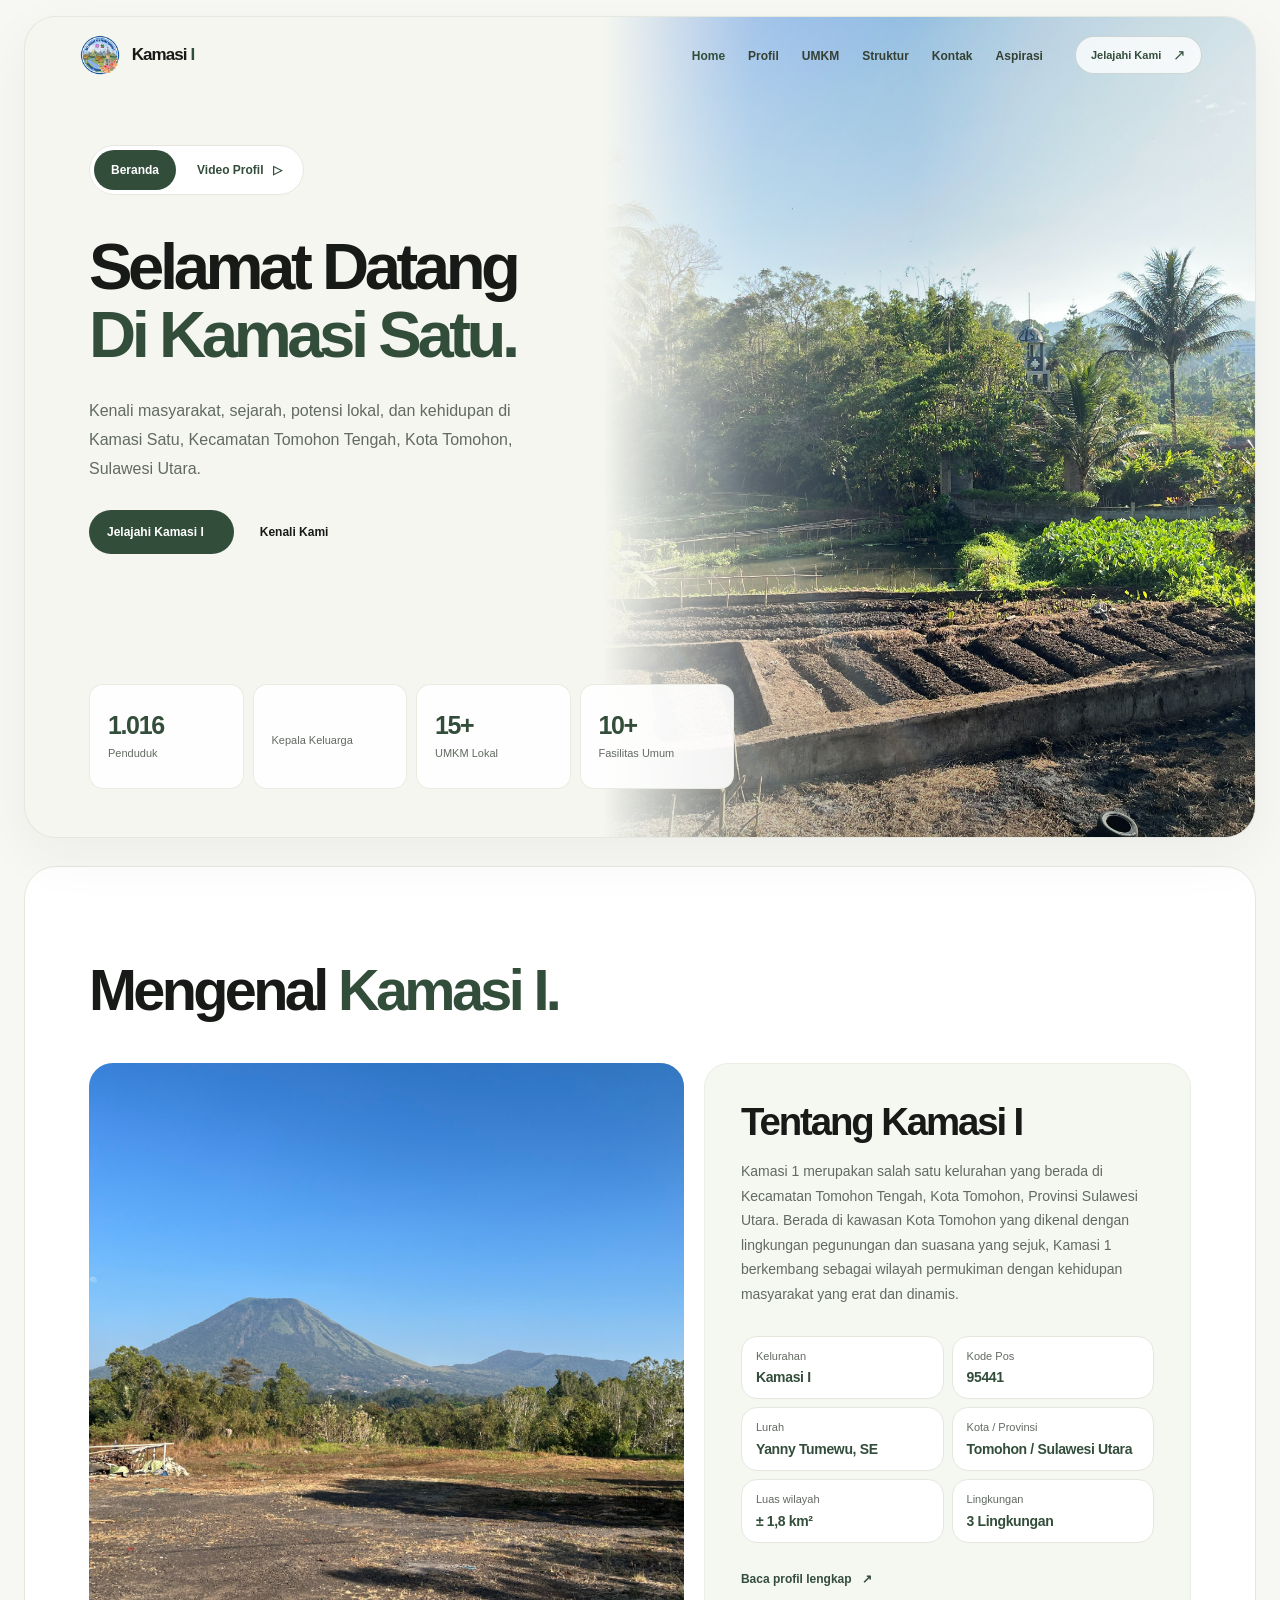
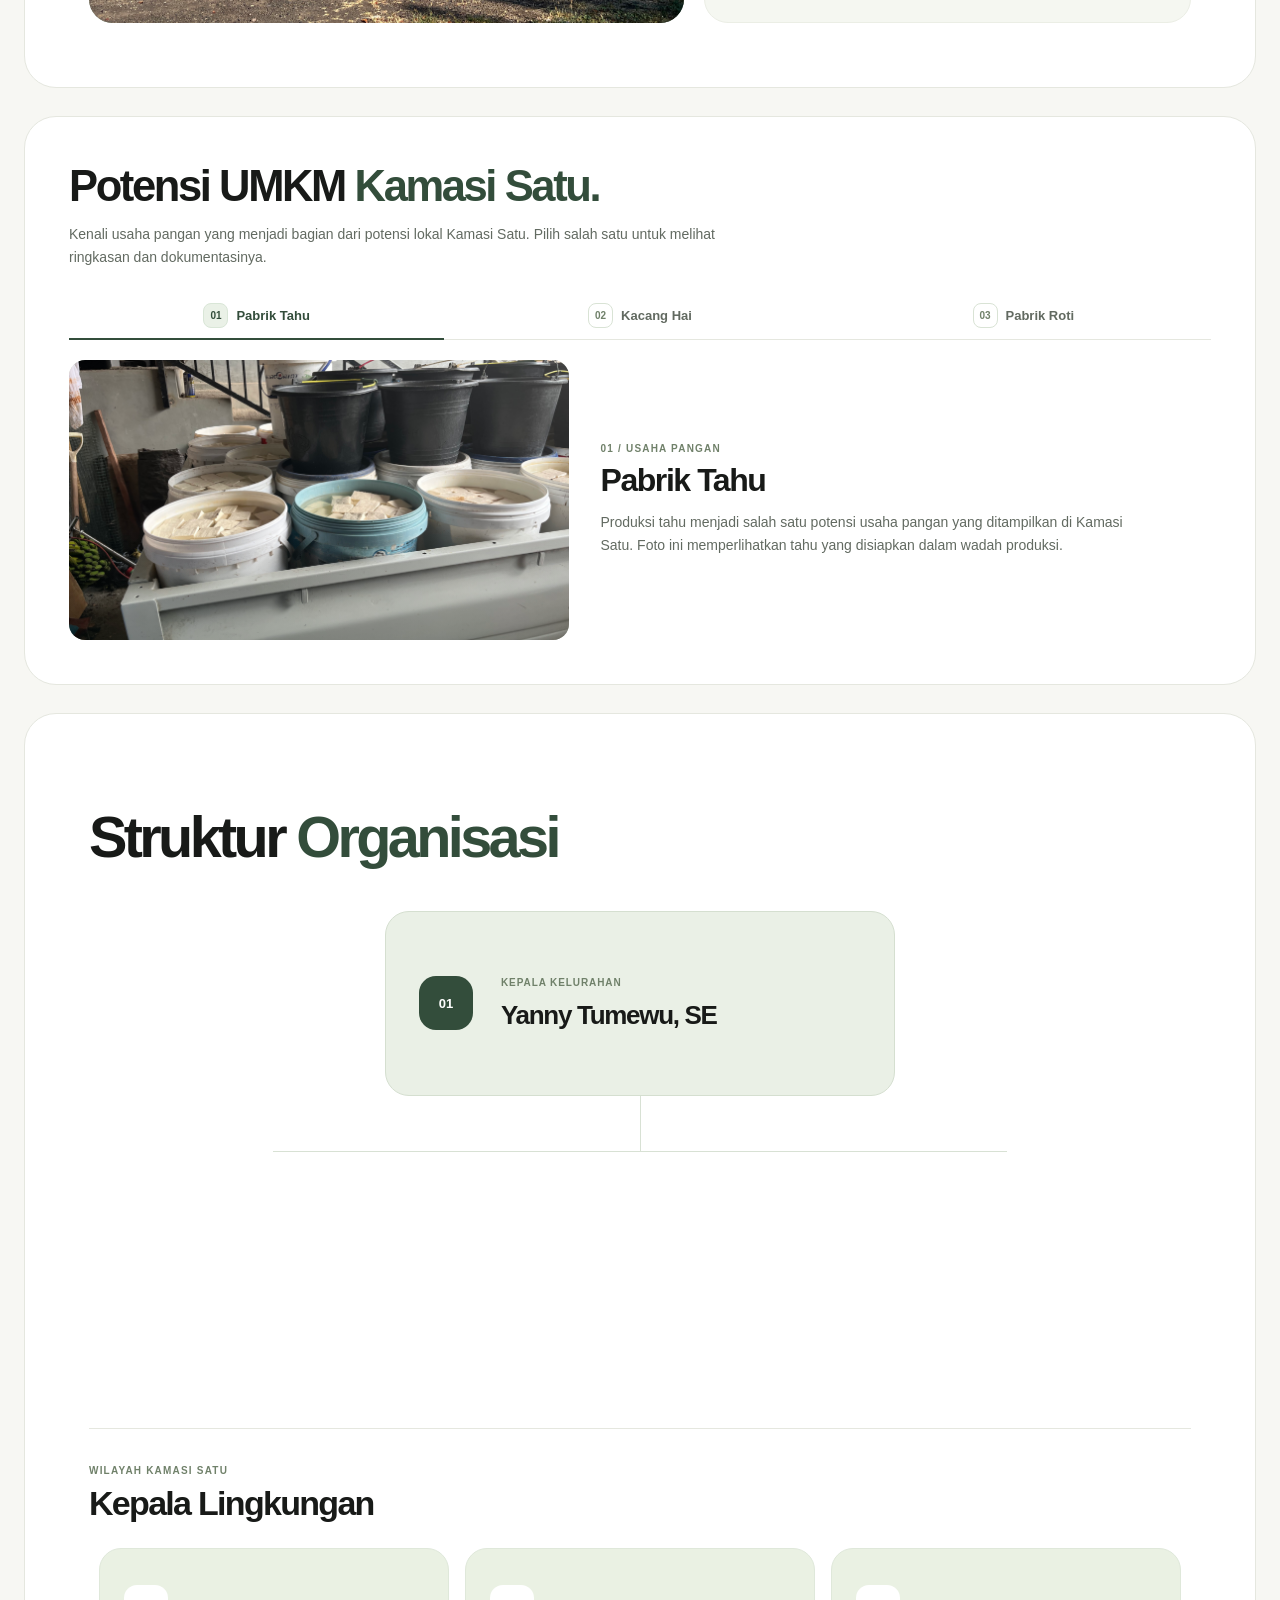
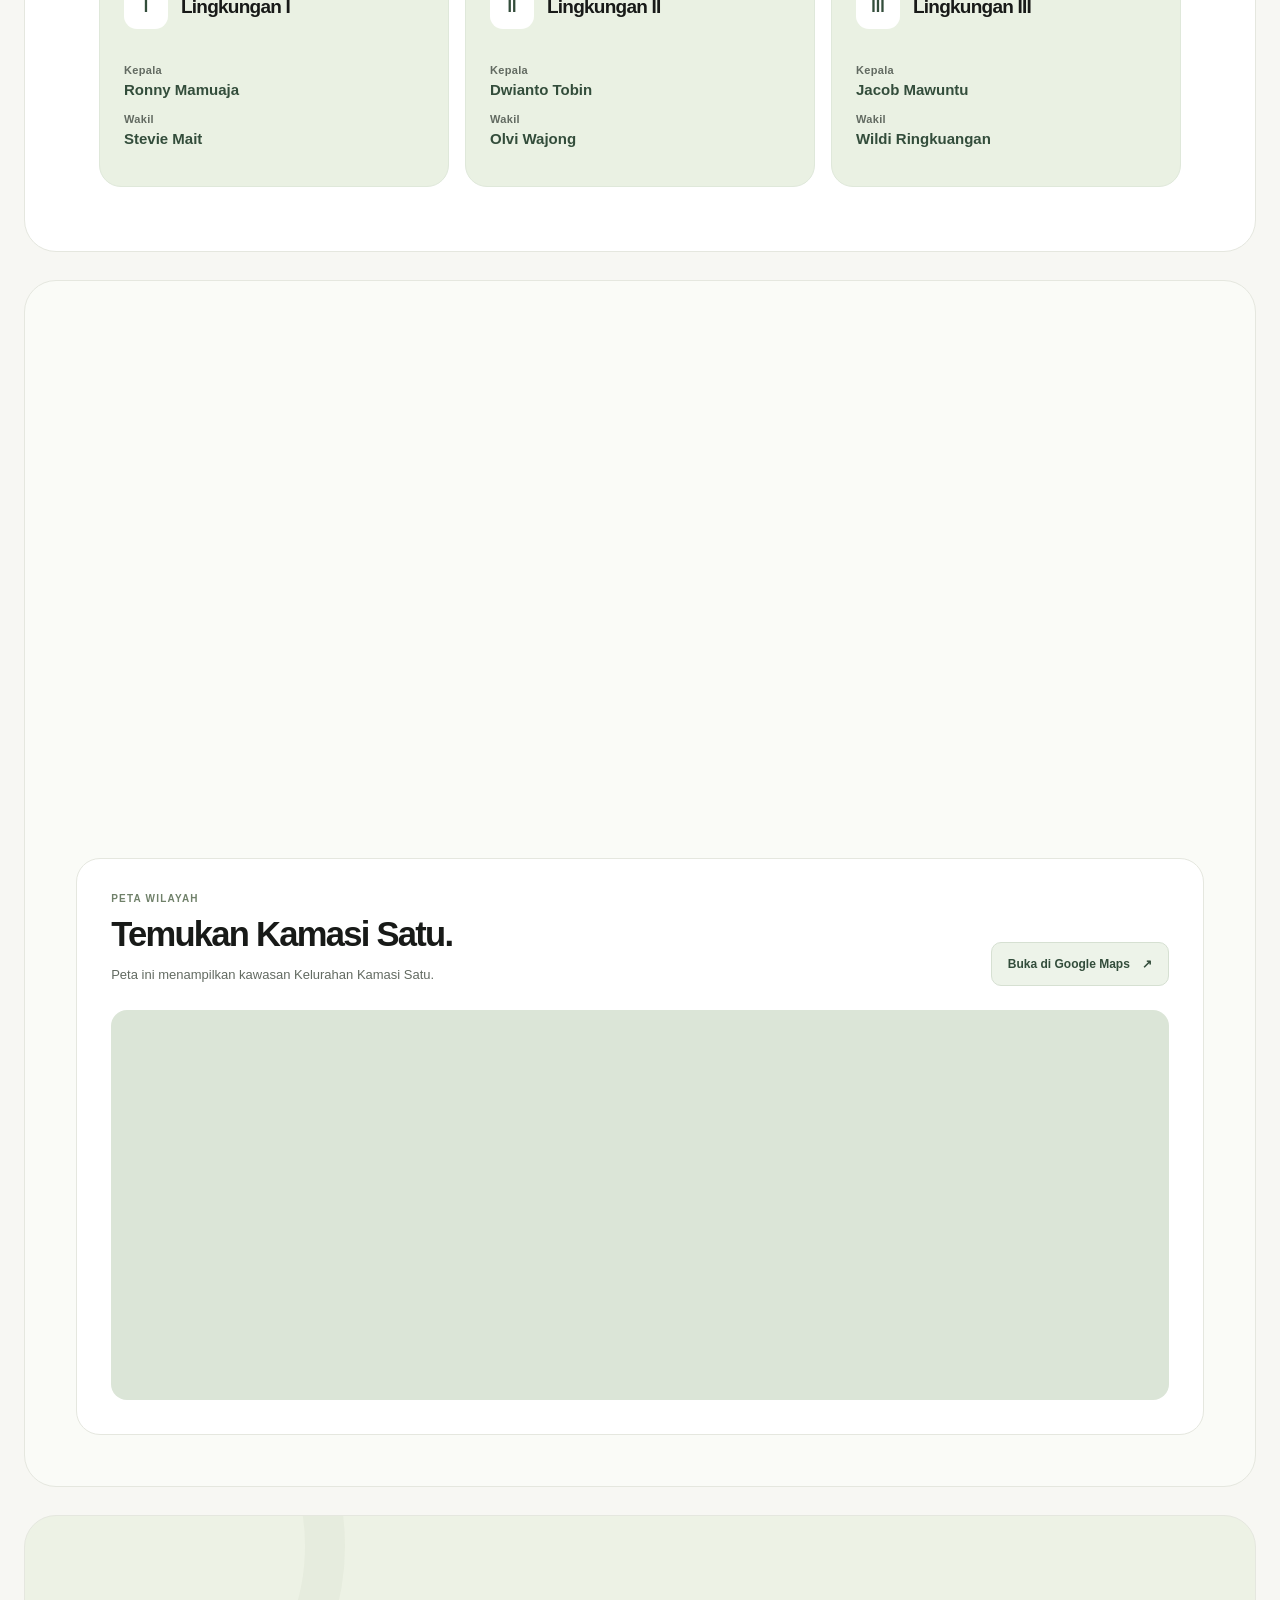
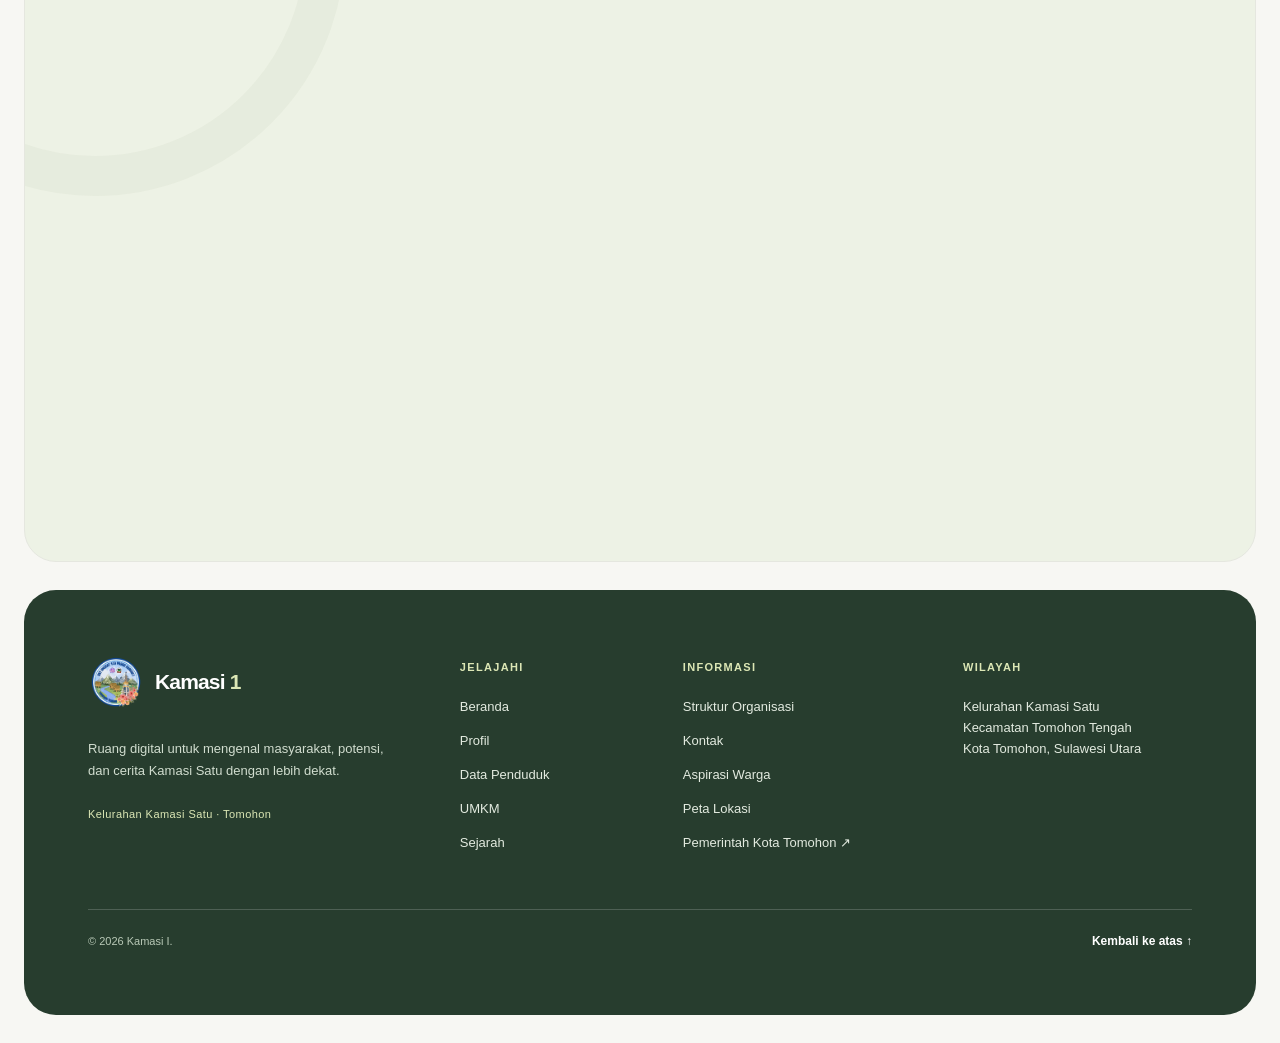
==== index.html @ d6968b81 "update layout potensi kamasi satu" ====
<!doctype html>
<html lang="id">
  <head>
    <meta charset="UTF-8" />
    <meta name="viewport" content="width=device-width, initial-scale=1" />
    <meta
      name="description"
      content="Mengenal Kamasi 1 lebih dekat: masyarakat, sejarah, potensi lokal, dan kehidupan di Kota Tomohon, Sulawesi Utara."
    />
    <meta name="theme-color" content="#f7f7f3" />
    <title>Kelurahan Kamasi I</title>
    <link rel="icon" href="assets/icons/logokamasi.png" type="image/png" />
    <link rel="preload" href="assets/images/hero/kamasi-hero%20.jpg" as="image" />
    <link rel="stylesheet" href="css/reset.css" />
    <link rel="stylesheet" href="css/variables.css" />
    <link rel="stylesheet" href="css/style.css" />
    <link rel="stylesheet" href="css/components.css" />
    <link rel="stylesheet" href="css/responsive.css" />
    <script defer src="js/navbar.js"></script>
    <script defer src="js/animation.js"></script>
    <script defer src="js/umkm.js"></script>
    <script defer src="js/hero.js"></script>
    <script defer src="js/main.js"></script>
  </head>
  <body>
    <a class="skip-link" href="#main-content">Lewati ke konten utama</a>

    <header class="site-header" id="site-header">
      <nav class="navbar container" aria-label="Navigasi utama">
        <a class="navbar__brand" href="#home" aria-label="Kamasi 1, kembali ke beranda">
          <img class="navbar__logo" src="assets/icons/logokamasi.png" alt="" width="44" height="44" />
          <span class="navbar__brand-name">Kamasi <span>I</span></span>
        </a>

        <div class="navbar__desktop">
          <ul class="navbar__menu">
            <li><a class="navbar__link" href="#home" aria-current="page">Home</a></li>
            <li><a class="navbar__link" href="profile.html">Profil</a></li>
            <li><a class="navbar__link" href="#umkm">UMKM</a></li>
            <li><a class="navbar__link" href="#structure" aria-label="Struktur Organisasi">Struktur</a></li>
            <li><a class="navbar__link" href="#contact">Kontak</a></li>
            <li><a class="navbar__link" href="#aspiration">Aspirasi</a></li>
          </ul>
          <a class="navbar__cta" href="profile.html">Jelajahi Kami <span aria-hidden="true">↗</span></a>
        </div>

        <button
          class="navbar__toggle"
          type="button"
          aria-label="Buka menu navigasi"
          aria-controls="mobile-menu"
          aria-expanded="false"
        >
          <span></span><span></span><span></span>
        </button>

        <div class="navbar__mobile" id="mobile-menu" inert>
          <ul class="navbar__mobile-list">
            <li><a href="#home" aria-current="page">Home</a></li>
            <li><a href="profile.html">Profil</a></li>
            <li><a href="#umkm">UMKM</a></li>
            <li><a href="#structure" aria-label="Struktur Organisasi">Struktur</a></li>
            <li><a href="#contact">Kontak</a></li>
            <li><a href="#aspiration">Aspirasi</a></li>
          </ul>
        </div>
      </nav>
    </header>

    <main id="main-content">
      <section class="hero container" id="home" aria-labelledby="hero-title">
        <div class="hero__tabs" role="tablist" aria-label="Pilih tampilan beranda" hidden>
          <button class="hero__tab" id="hero-tab-home" type="button" role="tab" aria-controls="hero-panel-home" aria-selected="true">Beranda</button>
          <button class="hero__tab" id="hero-tab-video" type="button" role="tab" aria-controls="hero-panel-video" aria-selected="false" tabindex="-1">Video Profil <span aria-hidden="true">▷</span></button>
        </div>
        <div class="hero__viewport">
          <div class="hero__track">
            <div class="hero__slide hero__slide--home" id="hero-panel-home">
              <div class="hero__content">
                <div class="hero__intro">
                  <h1 class="hero__title animate-in" id="hero-title">
                    Selamat Datang<br /><span>Di Kamasi Satu.</span>
                  </h1>
                  <p class="hero__description animate-in">
                    Kenali masyarakat, sejarah, potensi lokal, dan kehidupan di Kamasi Satu, Kecamatan Tomohon Tengah,  Kota Tomohon, Sulawesi Utara.
                  </p>
                  <div class="hero__actions animate-in">
                    <a class="button button--primary" href="#profile">Jelajahi Kamasi I <span aria-hidden="true"></span></a>
                    <a class="button button--text" href="profile.html">Kenali Kami <span aria-hidden="true"></span></a>
                  </div>
                </div>
              </div>

              <div class="hero__visual animate-in">
                <img
                  class="hero__image"
                  src="assets/images/hero/kamasi-hero%20.jpg"
                  alt="Lahan pertanian, pepohonan, dan perbukitan di bawah langit cerah"
                  width="4032"
                  height="3024"
                  fetchpriority="high"
                />
                <div class="hero__visual-wash" aria-hidden="true"></div>
              </div>


              <div class="stats animate-in" aria-label="Statistik contoh Kamasi 1, belum terverifikasi">
                <div class="stats__card"><strong class="stats__number">1.016</strong><span class="stats__label">Penduduk</span></div>
                <div class="stats__card"><strong class="stats__number"></strong><span class="stats__label">Kepala Keluarga</span></div>
                <div class="stats__card"><strong class="stats__number">15+</strong><span class="stats__label">UMKM Lokal</span></div>
                <div class="stats__card"><strong class="stats__number">10+</strong><span class="stats__label">Fasilitas Umum</span></div>
              </div>
            </div>
            <div class="hero__slide hero__slide--video" id="hero-panel-video" hidden>
              <div class="hero__video-intro">
                <h2 class="hero__video-title" id="hero-video-title">Lihat profile <span>Kamasi Satu

                </span></h2>
                <p class="hero__video-description" id="hero-video-status">Video profil sedang dipersiapkan. Untuk sementara, nikmati potret Kamasi Satu.</p>
              </div>
              <div class="hero__video-frame">
                <video class="hero__video" controls playsinline preload="none" poster="assets/images/hero/kamasi-hero%20.jpg" aria-label="Video profil Kamasi Satu" aria-describedby="hero-video-status" hidden></video>
                <img class="hero__video-poster" src="assets/images/hero/kamasi-hero%20.jpg" alt="Potret kawasan Kamasi Satu sebagai pengganti sementara video profil" width="4032" height="3024" />
              </div>
            </div>
          </div>
        </div>
      </section>

      <section class="profile container" id="profile" aria-labelledby="profile-title">
        <div class="profile__header">
          <div>
            <h2 class="profile__title" id="profile-title">Mengenal<span> Kamasi I.</span></h2>
          </div>
        </div>

        <div class="profile__grid">
          <figure class="profile__image-wrap">
            <img
              class="profile__image"
              src="assets/images/profile/kamasi1.jpg"
              alt="Pemandangan pegunungan dan kawasan hijau di sekitar Tomohon"
              width="4032"
              height="3024"
              loading="lazy"
              decoding="async"
            />
          </figure>

          <div class="profile__summary">
            <div>
              <h3 class="profile__summary-title">Tentang Kamasi I</h3>
              <p class="profile__summary-text">
              Kamasi 1 merupakan salah satu kelurahan yang berada di Kecamatan Tomohon Tengah, Kota Tomohon, Provinsi Sulawesi Utara. 
              Berada di kawasan Kota Tomohon yang dikenal dengan lingkungan pegunungan dan suasana yang sejuk, Kamasi 1 berkembang sebagai wilayah permukiman dengan kehidupan masyarakat yang erat dan dinamis.
              </p>
            </div>


            <dl class="profile__facts">
              <div class="profile__fact"><dt>Kelurahan</dt><dd>Kamasi I</dd></div>
              <div class="profile__fact"><dt>Kode Pos</dt><dd>95441</dd></div>
              <div class="profile__fact"><dt>Lurah</dt><dd>Yanny Tumewu, SE</dd></div>
              <div class="profile__fact"><dt>Kota / Provinsi</dt><dd>Tomohon / Sulawesi Utara</dd></div>
              <div class="profile__fact"><dt>Luas wilayah</dt><dd>± 1,8 km²</dd></div>
              <div class="profile__fact"><dt>Lingkungan</dt><dd>3 Lingkungan</dd></div>
            </dl>
            <a class="profile__more" href="profile.html">Baca profil lengkap <span aria-hidden="true">↗</span></a>
          </div>
        </div>

      </section>
      <section class="umkm container" id="umkm" aria-labelledby="umkm-title">

        <div class="umkm__header">
          <h2 class="umkm__title" id="umkm-title">Potensi UMKM <span>Kamasi Satu.</span></h2>
          <p class="umkm__intro">Kenali usaha pangan yang menjadi bagian dari potensi lokal Kamasi Satu. Pilih salah satu untuk melihat ringkasan dan dokumentasinya.</p>
        </div>

        <div class="umkm__tabs" role="tablist" aria-label="Pilih usaha lokal">
          <button class="umkm__tab" id="umkm-tab-tahu" type="button" role="tab" aria-selected="true" aria-controls="umkm-panel-tahu" tabindex="0"><span aria-hidden="true">01</span>Pabrik Tahu</button>
          <button class="umkm__tab" id="umkm-tab-kacang" type="button" role="tab" aria-selected="false" aria-controls="umkm-panel-kacang" tabindex="-1"><span aria-hidden="true">02</span>Kacang Hai</button>
          <button class="umkm__tab" id="umkm-tab-roti" type="button" role="tab" aria-selected="false" aria-controls="umkm-panel-roti" tabindex="-1"><span aria-hidden="true">03</span>Pabrik Roti</button>
        </div>

        <div class="umkm__panel" id="umkm-panel-tahu" role="tabpanel" aria-labelledby="umkm-tab-tahu" tabindex="0">
          <figure class="umkm__visual">
            <img class="umkm__image" src="assets/images/umkm/pabrik-tahu.jpg" alt="Potongan tahu dalam beberapa wadah pada area produksi" width="4032" height="3024" loading="lazy" decoding="async" />
          </figure>
          <div class="umkm__detail">
            <p class="umkm__detail-kicker">01 / USAHA PANGAN</p>
            <h3>Pabrik Tahu</h3>
            <p class="umkm__detail-lead">Produksi tahu menjadi salah satu potensi usaha pangan yang ditampilkan di Kamasi Satu. Foto ini memperlihatkan tahu yang disiapkan dalam wadah produksi.</p>
          </div>
        </div>

        <div class="umkm__panel" id="umkm-panel-kacang" role="tabpanel" aria-labelledby="umkm-tab-kacang" tabindex="0" hidden>
          <figure class="umkm__visual">
            <img class="umkm__image" src="assets/images/umkm/kacang-hai.jpg" alt="Camilan Kacang Hai berbentuk bulat dalam beberapa kemasan bening" width="1200" height="1600" loading="lazy" decoding="async" />
          </figure>
          <div class="umkm__detail">
            <p class="umkm__detail-kicker">02 / USAHA PANGAN</p>
            <h3>Kacang Hai</h3>
            <p class="umkm__detail-lead">Kacang Hai memperkaya pilihan camilan lokal Kamasi Satu. Dalam foto, produk berbentuk bulat ini telah dikemas dalam beberapa kantong bening.</p>
          </div>
        </div>

        <div class="umkm__panel" id="umkm-panel-roti" role="tabpanel" aria-labelledby="umkm-tab-roti" tabindex="0" hidden>
          <figure class="umkm__visual">
            <img class="umkm__image" src="assets/images/umkm/pabrikroti.jpeg" alt="Seseorang menyiapkan roti di meja produksi dengan rak dan loyang di sekitarnya" width="2160" height="1215" loading="lazy" decoding="async" />
          </figure>
          <div class="umkm__detail">
            <p class="umkm__detail-kicker">03 / USAHA PANGAN</p>
            <h3>Pabrik Roti</h3>
            <p class="umkm__detail-lead">Usaha roti menjadi bagian dari potensi pangan Kamasi Satu. Foto memperlihatkan persiapan roti di ruang produksi, dengan loyang dan rak di sekitarnya.</p>          </div>
        </div>
      </section>

      <section class="structure container" id="structure" aria-labelledby="structure-title">

        <div class="structure__header">
          <div>
            <h2 class="structure__title" id="structure-title">Struktur<span> Organisasi</span></h2>
          </div>
          <div class="structure__header-side">
          </div>
        </div>

        <div class="structure__chart" aria-label="Contoh susunan organisasi">
          <article class="structure-card structure-card--lead">
            <span class="structure-card__index" aria-hidden="true">01</span>
            <div class="structure-card__body">
              <p class="structure-card__eyebrow">Kepala Kelurahan</p>
              <h3>Yanny Tumewu, SE</h3>
            </div>
          </article>

          <div class="structure__branches" aria-hidden="true"></div>

          <div class="structure__team">
            <article class="structure-card">
              <span class="structure-card__index" aria-hidden="true">02</span>
              <p class="structure-card__eyebrow">Sekretariat</p>
              <h3>Vidi Alfian Assa, SIP</h3>
            </article>
            <article class="structure-card">
              <span class="structure-card__index" aria-hidden="true">03</span>
              <p class="structure-card__eyebrow">STAFF</p>
              <h3>Siska Prisilia Pontoh</h3>
            </article>
            <article class="structure-card">
              <span class="structure-card__index" aria-hidden="true">04</span>
              <p class="structure-card__eyebrow">Staff</p>
              <h3>Renaldo Mangundap</h3>
            </article>
          </div>
        </div>

        <div class="structure__neighborhoods" id="neighborhoods" aria-labelledby="neighborhoods-title">
          <div class="structure__neighborhoods-header">
            <div>
              <p class="structure__neighborhoods-kicker">WILAYAH KAMASI SATU</p>
              <h3 id="neighborhoods-title">Kepala Lingkungan</h3>
            </div>
          </div>

          <div class="structure__neighborhoods-grid">
            <article class="neighborhood-card">
              <div class="neighborhood-card__heading">
                <span class="neighborhood-card__number" aria-hidden="true">I</span>
                <h4>Lingkungan I</h4>
              </div>
              <dl class="neighborhood-card__people">
                <div><dt>Kepala</dt><dd>Ronny Mamuaja</dd></div>
                <div><dt>Wakil <span></span></dt><dd>Stevie Mait</dd></div>
              </dl>
            </article>
            <article class="neighborhood-card">
              <div class="neighborhood-card__heading">
                <span class="neighborhood-card__number" aria-hidden="true">II</span>
                <h4>Lingkungan II</h4>
              </div>
              <dl class="neighborhood-card__people">
                <div><dt>Kepala</dt><dd>Dwianto Tobin</dd></div>
                <div><dt>Wakil <span></span></dt><dd>Olvi Wajong</dd></div>
              </dl>
            </article>
            <article class="neighborhood-card">
              <div class="neighborhood-card__heading">
                <span class="neighborhood-card__number" aria-hidden="true">III</span>
                <h4>Lingkungan III</h4>
              </div>
              <dl class="neighborhood-card__people">
                <div><dt>Kepala</dt><dd>Jacob Mawuntu</dd></div>
                <div><dt>Wakil <span></span></dt><dd>Wildi Ringkuangan</dd></div>
              </dl>
            </article>
          </div>
        </div>
      </section>

      <section class="contact container" id="contact" aria-labelledby="contact-title">
        <div class="contact__header">
          <div>
            <h2 class="contact__title" id="contact-title">Ada yang ingin<br /><span>ditanyakan?</span></h2>
          </div>
        </div>


          <div class="contact__details">
            <div class="contact-card">
              <div>
                <h3>Alamat Kantor</h3>
                <p>Jl. Nawanua, Kelurahan Kamasi Satu, Kecamatan Tomohon Tengah, Kota Tomohon</p>
              </div>
            </div>
            <div class="contact-card">
              <div>
                <h3>Telepon &amp; Email</h3>
                <p>Nomor telepon dan alamat email belum diisi</p>
              </div>
            </div>
            <div class="contact-card">
              <div>
                <h3>Jam Pelayanan</h3>
                <p>Senin - Kamis: 07.30 - 16.30 WITA</p>
                <p>Jumat: 07.30 - 13.30 WITA</p>
              </div>
            </div>
          </div>
        <div class="contact__map" id="contact-map">
          <div class="contact__map-heading">
            <div>
              <p class="contact__map-kicker">Peta wilayah</p>
              <h3>Temukan Kamasi Satu.</h3>
              <p>Peta ini menampilkan kawasan Kelurahan Kamasi Satu.</p>
            </div>
            <a
              class="contact__map-link"
              href="https://www.google.com/maps/search/?api=1&amp;query=Kamasi%20Satu%2C%20Tomohon%20Tengah%2C%20Kota%20Tomohon%2C%20Sulawesi%20Utara"
              target="_blank"
              rel="noopener noreferrer"
            >Buka di Google Maps <span aria-hidden="true">↗</span></a>
          </div>
          <div class="contact__map-frame">
            <iframe
              title="Peta Google Maps Kelurahan Kamasi Satu, Tomohon Tengah"
              src="https://maps.google.com/maps?q=Kamasi%20Satu%2C%20Tomohon%20Tengah%2C%20Kota%20Tomohon%2C%20Sulawesi%20Utara&amp;z=15&amp;output=embed"
              loading="lazy"
              referrerpolicy="strict-origin-when-cross-origin"
              allowfullscreen
            ></iframe>
          </div>
        </div>
      </section>

      <section class="aspiration container" id="aspiration" aria-labelledby="aspiration-title">
        <div class="aspiration__intro">
          <p class="section-eyebrow"><span class="section-eyebrow__dot" aria-hidden="true"></span>ASPIRASI WARGA</p>
          <h2 class="aspiration__title" id="aspiration-title">Sampaikan aspirasi<br /><span>lewat WhatsApp.</span></h2>
          <p class="aspiration__description">Bagikan saran, masukan, atau kondisi fasilitas dan lingkungan di Kamasi Satu langsung melalui WhatsApp.</p>
          <ol class="aspiration__steps">
            <li class="aspiration__step">
              <span class="aspiration__step-number" aria-hidden="true">01</span>
              <div><h3>Buka WhatsApp</h3><p>Tekan tombol WhatsApp untuk membuka chat dengan format pesan yang sudah disiapkan.</p></div>
            </li>
            <li class="aspiration__step">
              <span class="aspiration__step-number" aria-hidden="true">02</span>
              <div><h3>Lengkapi lalu kirim</h3><p>Isi nama, lingkungan, lokasi, dan aspirasi Anda. Tambahkan foto jika diperlukan.</p></div>
            </li>
          </ol>
        </div>

        <article class="aspiration__report" aria-labelledby="aspiration-report-title">
          <h3 id="aspiration-report-title">Format pesan</h3>
          <p class="aspiration__report-description">Lengkapi format berikut di WhatsApp agar aspirasi mudah dipahami.</p>
          <pre class="aspiration__message" aria-label="Contoh format pesan aspirasi">Halo, saya ingin menyampaikan aspirasi untuk Kelurahan Kamasi Satu.

Nama:
Lingkungan (I/II/III):
Kategori (saran/jalan/sampah/drainase/lampu jalan/lainnya):
Lokasi:
Aspirasi atau kondisi yang dilaporkan:</pre>
          <ul class="aspiration__tips">
            <li>Tulis lokasi dengan jelas, misalnya patokan terdekat.</li>
            <li>Lampirkan foto kondisi di lapangan bila ada.</li>
          </ul>
          <a class="button button--primary aspiration__button" href="https://wa.me/6285396323894?text=Halo%2C%20saya%20ingin%20menyampaikan%20aspirasi%20untuk%20Kelurahan%20Kamasi%20Satu.%0A%0ANama%3A%0ALingkungan%20(I%2FII%2FIII)%3A%0AKategori%20(saran%2Fjalan%2Fsampah%2Fdrainase%2Flampu%20jalan%2Flainnya)%3A%0ALokasi%3A%0AAspirasi%20atau%20kondisi%20yang%20dilaporkan%3A" target="_blank" rel="noopener noreferrer" aria-label="Sampaikan aspirasi lewat WhatsApp ke +62 853-9632-3894, buka tab baru">Sampaikan lewat WhatsApp <span aria-hidden="true">↗</span></a>
          <p class="aspiration__destination"><span>Nomor WhatsApp</span><strong>+62 853-9632-3894</strong></p>
          <p class="aspiration__hint">Pesan belum terkirim otomatis. Periksa isinya, lalu tekan Kirim di WhatsApp.</p>
        </article>
      </section>
    </main>
    <footer class="site-footer container">
      <div class="site-footer__main">
        <div class="site-footer__about">
          <a class="site-footer__brand" href="#home" aria-label="Kamasi 1, kembali ke beranda">
            <img src="assets/icons/logokamasi.png" alt="" width="56" height="56" />
            <span>Kamasi <strong>1</strong></span>
          </a>
          <p>Ruang digital untuk mengenal masyarakat, potensi, dan cerita Kamasi Satu dengan lebih dekat.</p>
          <span class="site-footer__identity">Kelurahan Kamasi Satu · Tomohon</span>
        </div>

        <nav class="site-footer__column" aria-label="Jelajahi situs">
          <h2>Jelajahi</h2>
          <ul>
            <li><a href="#home">Beranda</a></li>
            <li><a href="profile.html">Profil</a></li>
            <li><a href="profile.html#population">Data Penduduk</a></li>
            <li><a href="#umkm">UMKM</a></li>
            <li><a href="profile.html#history">Sejarah</a></li>
          </ul>
        </nav>

        <nav class="site-footer__column" aria-label="Informasi warga">
          <h2>Informasi</h2>
          <ul>
            <li><a href="#structure">Struktur Organisasi</a></li>
            <li><a href="#contact">Kontak</a></li>
            <li><a href="#aspiration">Aspirasi Warga</a></li>
            <li><a href="#contact-map">Peta Lokasi</a></li>
            <li><a href="https://tomohon.go.id/" target="_blank" rel="noopener noreferrer">Pemerintah Kota Tomohon <span aria-hidden="true">↗</span></a></li>
          </ul>
        </nav>

        <div class="site-footer__column site-footer__location">
          <h2>Wilayah</h2>
          <address>Kelurahan Kamasi Satu<br />Kecamatan Tomohon Tengah<br />Kota Tomohon, Sulawesi Utara</address>
        </div>
      </div>
      <div class="site-footer__bottom">
        <p>© <span id="footer-year">2026</span> Kamasi I.</p>
        <a href="#home">Kembali ke atas <span aria-hidden="true">↑</span></a>
      </div>
    </footer>
  </body>
</html>
---- css/variables.css ----
:root {
  color-scheme: light;
  --background: #f7f7f3;
  --surface: #ffffff;
  --primary: #334d3b;
  --primary-dark: #273d2e;
  --primary-light: #70816a;
  --accent: #dce7b5;
  --text-primary: #181a18;
  --text-secondary: #626a61;
  --border: #e5e7df;
  --radius-small: 10px;
  --radius-medium: 16px;
  --radius-large: 24px;
  --radius-xl: 32px;
  --container-width: 1280px;
  --shadow-soft: 0 12px 34px rgb(35 52 38 / 8%);
  --font-sans: "Inter", "Helvetica Neue", Arial, sans-serif;
}
---- css/style.css ----
body {
  min-width: 320px;
  overflow-x: clip;
  background: var(--background);
  color: var(--text-primary);
  font-family: var(--font-sans);
  -webkit-font-smoothing: antialiased;
}

.container {
  width: min(calc(100% - 48px), var(--container-width));
  margin-inline: auto;
}

.skip-link {
  position: fixed;
  z-index: 100;
  top: 12px;
  left: 12px;
  transform: translateY(-150%);
  border-radius: var(--radius-small);
  background: var(--primary);
  color: var(--surface);
  padding: 12px 16px;
}

.skip-link:focus {
  transform: translateY(0);
}

main {
  padding-top: 16px;
}

.hero {
  position: relative;
  overflow: hidden;
  border: 1px solid rgb(225 229 219 / 80%);
  border-radius: var(--radius-xl);
  background: #f5f6f0;
  box-shadow: 0 18px 55px rgb(40 51 38 / 5%);
  scroll-margin-top: 16px;
}

.hero__viewport { height: var(--hero-panel-height, auto); overflow: hidden; transition: height 500ms cubic-bezier(0.22, 0.68, 0.25, 1); }
.hero__track { display: grid; grid-template-columns: 100% 100%; align-items: start; transition: transform 500ms cubic-bezier(0.22, 0.68, 0.25, 1); }
.hero--video .hero__track { transform: translateX(-100%); }
.hero__slide { position: relative; min-width: 0; }
.hero__slide[hidden] { display: none; }
.hero__slide[inert] { visibility: hidden; transition: visibility 0s 500ms; }
.hero__slide--home { display: grid; grid-template-columns: 47% 53%; min-height: min(820px, max(760px, calc(100svh - 32px))); }
.hero__slide--video { display: flex; flex-direction: column; gap: 26px; padding: 128px clamp(40px, 5vw, 72px) 40px; }
.hero__video-intro { display: grid; width: 100%; max-width: 960px; grid-template-columns: minmax(240px, 0.8fr) minmax(0, 1.2fr); column-gap: 32px; align-self: center; }
.hero__video-intro > * { grid-column: 2; min-width: 0; }
.hero__video-frame { position: relative; display: grid; width: 100%; max-width: 960px; flex: none; align-self: center; aspect-ratio: 16 / 9; overflow: hidden; border-radius: var(--radius-large); background: #d7dfd0; }
.hero__video-poster,
.hero__video { position: absolute; width: 100%; height: 100%; object-fit: cover; }
.hero__video { object-fit: contain; background: #181a18; }
.hero__video-frame [hidden] { display: none; }

.hero__content {
  position: relative;
  z-index: 2;
  display: flex;
  min-width: 0;
  flex-direction: column;
  justify-content: space-between;
  padding: 184px 16px 210px clamp(40px, 5vw, 72px);
}

.hero__intro {
  position: relative;
  z-index: 2;
}

.hero__eyebrow {
  display: flex;
  align-items: center;
  gap: 11px;
  color: var(--primary);
  font-size: 11px;
  font-weight: 700;
  letter-spacing: 0.19em;
  line-height: 1.5;
  text-transform: uppercase;
}

.hero__eyebrow-dot,
.hero__visual-label-dot {
  width: 7px;
  height: 7px;
  flex: none;
  border-radius: 50%;
  background: #8da276;
  box-shadow: 0 0 0 4px rgb(141 162 118 / 16%);
}

.hero__title {
  width: max-content;
  max-width: calc(100vw - 48px);
  margin-top: 32px;
  font-size: clamp(52px, 5.1vw, 70px);
  font-weight: 550;
  letter-spacing: -0.068em;
  line-height: 1.035;
}

.hero__title span {
  color: var(--primary);
}

.hero__description {
  max-width: 430px;
  margin-top: 29px;
  color: var(--text-secondary);
  font-size: 16px;
  line-height: 1.8;
}

.hero__actions {
  display: flex;
  flex-wrap: wrap;
  align-items: center;
  gap: 8px;
  margin-top: 26px;
}

.hero__location {
  display: flex;
  align-items: center;
  gap: 10px;
  margin-top: 32px;
  color: var(--text-secondary);
  font-size: 11px;
  font-weight: 600;
  letter-spacing: 0.07em;
  text-transform: uppercase;
}

.hero__location-line {
  width: 22px;
  height: 1px;
  background: var(--primary-light);
}

.hero__visual {
  position: relative;
  min-width: 0;
  overflow: hidden;
  background: linear-gradient(155deg, #d7dfd0 8%, #829779 50%, #3f6247 100%);
}

.hero__visual::before,
.hero__visual::after {
  position: absolute;
  right: -10%;
  bottom: -18%;
  width: 120%;
  height: 52%;
  border-radius: 50% 50% 0 0;
  background: rgb(30 70 48 / 25%);
  content: "";
}

.hero__visual::after {
  right: 15%;
  bottom: -26%;
  background: rgb(24 58 42 / 25%);
}

.hero__image {
  position: absolute;
  z-index: 1;
  width: 100%;
  height: 100%;
  object-fit: cover;
  object-position: 58% center;
}

.hero__visual--image-missing .hero__image {
  display: none;
}

.hero__visual-wash {
  position: absolute;
  z-index: 2;
  inset: 0;
  background: linear-gradient(90deg, #f5f6f0 0%, rgb(245 246 240 / 88%) 5%, rgb(245 246 240 / 38%) 23%, transparent 48%),
    linear-gradient(0deg, rgb(20 35 24 / 28%), transparent 30%);
  pointer-events: none;
}

.hero__visual-label {
  position: absolute;
  z-index: 3;
  right: 32px;
  bottom: 42px;
  display: flex;
  align-items: center;
  gap: 10px;
  border: 1px solid rgb(255 255 255 / 30%);
  border-radius: 100px;
  background: rgb(29 47 34 / 38%);
  color: #fff;
  padding: 10px 14px;
  font-size: 11px;
  letter-spacing: 0.02em;
  backdrop-filter: blur(8px);
}

.hero__visual-label-dot {
  width: 5px;
  height: 5px;
  background: var(--accent);
  box-shadow: none;
}

.profile {
  margin-top: 28px;
  border: 1px solid var(--border);
  border-radius: var(--radius-xl);
  background: var(--surface);
  padding: clamp(36px, 5vw, 72px);
  scroll-margin-top: 100px;
}

.profile__header {
  display: grid;
  grid-template-columns: 1.15fr 0.85fr;
  align-items: end;
  gap: 48px;
  margin-bottom: 42px;
}

.profile__title {
  margin-top: 28px;
  font-size: clamp(42px, 4.5vw, 60px);
  font-weight: 550;
  letter-spacing: -0.063em;
  line-height: 1.08;
}

.profile__title span { color: var(--primary); }

.profile__lead {
  max-width: 420px;
  padding-bottom: 5px;
  color: var(--text-secondary);
  font-size: 15px;
  line-height: 1.8;
}

.profile__grid {
  display: grid;
  grid-template-columns: 1.1fr 0.9fr;
  gap: 20px;
}

.profile__image-wrap {
  position: relative;
  min-width: 0;
  min-height: 560px;
  margin: 0;
  overflow: hidden;
  border-radius: var(--radius-large);
  background: linear-gradient(145deg, #dfe8d7, #809b80 58%, #355340);
}

.profile__image {
  position: absolute;
  width: 100%;
  height: 100%;
  object-fit: cover;
  object-position: 53% center;
}

.profile__image-wrap--image-missing .profile__image { display: none; }

.profile__image-caption {
  position: absolute;
  right: 22px;
  bottom: 22px;
  border: 1px solid rgb(255 255 255 / 40%);
  border-radius: 100px;
  background: rgb(255 255 255 / 89%);
  color: var(--primary);
  padding: 10px 15px;
  font-size: 11px;
  font-weight: 650;
  backdrop-filter: blur(8px);
}

.profile__summary {
  display: flex;
  min-width: 0;
  flex-direction: column;
  justify-content: space-between;
  gap: 24px;
  border: 1px solid #ebeee5;
  border-radius: var(--radius-large);
  background: #f5f7f1;
  padding: clamp(24px, 2.8vw, 36px);
}

.profile__summary-title {
  margin-top: 0;
  font-size: clamp(30px, 3vw, 40px);
  font-weight: 550;
  letter-spacing: -0.055em;
  line-height: 1.13;
}

.profile__summary-text {
  max-width: 410px;
  margin-top: 16px;
  color: var(--text-secondary);
  font-size: 14px;
  line-height: 1.75;
}

.profile__facts {
  display: grid;
  grid-template-columns: repeat(2, minmax(0, 1fr));
  gap: 8px;
  margin: 0;
}

.profile__footnote {
  margin-top: 22px;
  color: var(--text-secondary);
  font-size: 11px;
  line-height: 1.6;
}

.population {
  margin-top: 28px;
  border: 1px solid #dfe6db;
  border-radius: var(--radius-xl);
  background: #edf2e9;
  padding: clamp(36px, 5vw, 72px);
  scroll-margin-top: 100px;
}

.population__header {
  display: grid;
  grid-template-columns: 1.15fr 0.85fr;
  align-items: end;
  gap: 48px;
  margin-bottom: 42px;
}

.population__title {
  margin-top: 28px;
  font-size: clamp(44px, 4.7vw, 62px);
  font-weight: 550;
  letter-spacing: -0.063em;
  line-height: 1.06;
}

.population__title span { color: var(--primary); }

.population__header-side {
  max-width: 420px;
  padding-bottom: 5px;
}

.population__header-side p {
  margin-top: 18px;
  color: var(--text-secondary);
  font-size: 15px;
  line-height: 1.75;
}

.population__overview {
  display: grid;
  grid-template-columns: 0.92fr 1.08fr;
  gap: 16px;
}

.population__summary-cards {
  display: grid;
  grid-template-columns: repeat(2, minmax(0, 1fr));
  gap: 14px;
}

.population__age-panel {
  margin-top: 16px;
  border: 1px solid var(--border);
  border-radius: var(--radius-large);
  background: var(--surface);
  padding: clamp(28px, 3.5vw, 42px);
}

.population__age-heading {
  display: flex;
  align-items: end;
  justify-content: space-between;
  gap: 32px;
  margin-bottom: 35px;
}

.population__age-heading h3 {
  margin-top: 8px;
  font-size: 30px;
  font-weight: 550;
  letter-spacing: -0.045em;
}

.population__age-heading > p {
  max-width: 250px;
  color: var(--text-secondary);
  font-size: 12px;
  line-height: 1.6;
}

.population__age-list {
  display: grid;
  grid-template-columns: repeat(3, minmax(0, 1fr));
  gap: 34px;
}

.population__note {
  margin-top: 30px;
  padding-top: 19px;
  border-top: 1px solid var(--border);
  color: var(--text-secondary);
  font-size: 11px;
  line-height: 1.6;
}

.umkm,
.history,
.structure,
.contact {
  margin-top: 28px;
  border: 1px solid var(--border);
  border-radius: var(--radius-xl);
  padding: clamp(36px, 5vw, 72px);
  scroll-margin-top: 100px;
}

.umkm { background: var(--surface); padding: clamp(24px, 3.6vw, 44px); }
.history { background: #f4f3ed; }
.structure { background: var(--surface); }
.contact { background: #fafbf7; padding: clamp(28px, 4vw, 52px); }

.history__header,
.structure__header {
  display: grid;
  grid-template-columns: 1.15fr 0.85fr;
  align-items: end;
  gap: 48px;
  margin-bottom: 42px;
}

.contact__header { display: block; margin-bottom: 30px; }
.contact .contact__title { margin-top: 0; font-size: clamp(38px, 4.3vw, 54px); }

.history__title,
.structure__title,
.contact__title {
  margin-top: 28px;
  font-size: clamp(42px, 4.5vw, 60px);
  font-weight: 550;
  letter-spacing: -0.063em;
  line-height: 1.08;
}

.history__title span,
.structure__title span,
.contact__title span { color: var(--primary); }

.history__header-side,
.structure__header-side,
.contact__header-side { max-width: 420px; padding-bottom: 5px; }

.history__header-side p,
.structure__header-side p,
.contact__header-side p {
  margin-top: 18px;
  color: var(--text-secondary);
  font-size: 15px;
  line-height: 1.75;
}

.umkm__eyebrow { color: var(--primary-light); font-size: 10px; font-weight: 700; letter-spacing: 0.14em; }
.umkm__title { margin-top: 0; font-size: clamp(32px, 3.4vw, 44px); font-weight: 550; letter-spacing: -0.055em; line-height: 1.15; }
.umkm__title span { color: var(--primary); }
.umkm__intro { max-width: 670px; margin-top: 12px; color: var(--text-secondary); font-size: 14px; line-height: 1.65; }

.umkm__panel {
  display: grid;
  grid-template-columns: 0.9fr 1.1fr;
  align-items: center;
  gap: clamp(22px, 2.6vw, 32px);
  margin-top: 20px;
}
.umkm__panel[hidden] { display: none; }

.umkm__visual {
  position: relative;
  min-width: 0;
  height: clamp(220px, 22vw, 280px);
  margin: 0;
  overflow: hidden;
  border-radius: var(--radius-medium);
  background: #e2e9dc;
}

.umkm__visual::after {
  position: absolute;
  inset: 60% 0 0;
  background: linear-gradient(0deg, rgb(20 35 24 / 25%), transparent);
  content: "";
  pointer-events: none;
}

.umkm__image {
  position: absolute;
  inset: 0;
  width: 100%;
  height: 100%;
  object-fit: cover;
  object-position: center;
}

.umkm__visual--image-missing .umkm__image { display: none; }
.umkm__visual--image-missing .umkm__image-caption { display: none; }
.umkm__visual--image-missing::before { position: absolute; inset: 0; display: grid; place-items: center; color: var(--primary); content: "Foto belum tersedia"; font-size: 14px; font-weight: 650; }

.umkm__image-caption {
  position: absolute;
  z-index: 1;
  bottom: 22px;
  left: 22px;
  border: 1px solid rgb(255 255 255 / 40%);
  border-radius: 100px;
  background: rgb(255 255 255 / 91%);
  color: var(--primary);
  padding: 10px 15px;
  font-size: 11px;
  font-weight: 650;
  backdrop-filter: blur(8px);
}

.umkm__detail { min-width: 0; padding-block: 8px; }
.umkm__detail-kicker { color: var(--primary-light); font-size: 10px; font-weight: 700; letter-spacing: 0.12em; }
.umkm__detail h3 { margin-top: 8px; font-size: clamp(26px, 2.6vw, 32px); font-weight: 550; letter-spacing: -0.045em; line-height: 1.15; }
.umkm__detail-lead { max-width: 530px; margin-top: 12px; color: var(--text-secondary); font-size: 14px; line-height: 1.65; }
.umkm__detail-note { max-width: 530px; margin-top: 16px; border-top: 1px solid var(--border); padding-top: 12px; color: var(--text-secondary); font-size: 12px; line-height: 1.6; }

.umkm__footnote,
.history__footnote,
.structure__footnote,
.contact__footnote {
  margin-top: 22px;
  color: var(--text-secondary);
  font-size: 11px;
  line-height: 1.6;
}

.history__grid {
  display: grid;
  grid-template-columns: 0.84fr 1.16fr;
  gap: 18px;
}

.history__timeline-wrap {
  min-width: 0;
  border: 1px solid var(--border);
  border-radius: var(--radius-large);
  background: var(--surface);
  padding: clamp(28px, 3.5vw, 44px);
}

.structure__chart { max-width: 1120px; margin-inline: auto; }

.structure__branches {
  position: relative;
  height: 56px;
  margin-inline: 16.66%;
  border-bottom: 1px solid #d8e1d4;
}

.structure__branches::before {
  position: absolute;
  top: 0;
  left: 50%;
  height: 100%;
  border-left: 1px solid #d8e1d4;
  content: "";
}

.structure__team {
  display: grid;
  grid-template-columns: repeat(3, minmax(0, 1fr));
  gap: 16px;
  margin-top: 18px;
}

.structure__neighborhoods {
  max-width: 1120px;
  margin: 48px auto 0;
  border-top: 1px solid var(--border);
  padding-top: 36px;
  scroll-margin-top: 100px;
}

.structure__neighborhoods-header {
  display: flex;
  align-items: end;
  justify-content: space-between;
  gap: 24px;
}

.structure__neighborhoods-kicker {
  color: var(--primary-light);
  font-size: 10px;
  font-weight: 700;
  letter-spacing: 0.12em;
}

.structure__neighborhoods-header h3 {
  margin-top: 8px;
  font-size: clamp(26px, 2.8vw, 34px);
  font-weight: 550;
  letter-spacing: -0.05em;
  line-height: 1.15;
}

.structure__neighborhoods-header > p {
  max-width: 390px;
  color: var(--text-secondary);
  font-size: 13px;
  line-height: 1.6;
}

.structure__neighborhoods-grid {
  display: flex;
  flex-wrap: wrap;
  justify-content: center;
  gap: 16px;
  margin-top: 25px;
}

.contact__grid {
  display: grid;
  grid-template-columns: 0.9fr 1.1fr;
  gap: 18px;
}

.contact__details { display: grid; gap: 0; }

.contact__map {
  margin-top: 28px;
  border: 1px solid var(--border);
  border-radius: var(--radius-large);
  background: var(--surface);
  padding: clamp(22px, 3vw, 34px);
  scroll-margin-top: 100px;
}

.contact__map-heading {
  display: flex;
  align-items: end;
  justify-content: space-between;
  gap: 28px;
}

.contact__map-heading > div { max-width: 520px; }
.contact__map-heading h3 { margin-top: 11px; font-size: clamp(27px, 2.7vw, 36px); font-weight: 550; letter-spacing: -0.05em; line-height: 1.15; }
.contact__map-heading p:last-child { margin-top: 10px; color: var(--text-secondary); font-size: 13px; line-height: 1.6; }

.contact__map-frame {
  height: 390px;
  margin-top: 24px;
  overflow: hidden;
  border-radius: var(--radius-medium);
  background: #dbe5d7;
}

.contact__map-frame iframe { display: block; width: 100%; height: 100%; border: 0; }

.aspiration {
  position: relative;
  isolation: isolate;
  display: grid;
  grid-template-columns: minmax(0, 0.9fr) minmax(0, 1.1fr);
  gap: clamp(28px, 4vw, 52px);
  margin-top: 28px;
  overflow: hidden;
  border: 1px solid var(--border);
  border-radius: var(--radius-xl);
  background: #edf2e5;
  padding: clamp(28px, 4vw, 52px);
  scroll-margin-top: 100px;
}

.aspiration::before { position: absolute; z-index: -1; top: -220px; left: -180px; width: 500px; height: 500px; border: 40px solid rgb(112 129 106 / 6%); border-radius: 50%; content: ""; pointer-events: none; }
.aspiration__intro { min-width: 0; padding-top: 8px; }
.aspiration__title { margin-top: 20px; font-size: clamp(40px, 4.2vw, 54px); font-weight: 550; letter-spacing: -0.065em; line-height: 1.05; }
.aspiration__title span { color: var(--primary); }
.aspiration__description { max-width: 400px; margin-top: 20px; color: var(--text-secondary); font-size: 15px; line-height: 1.7; }
.aspiration__steps { display: grid; gap: 24px; margin: 34px 0 0; padding: 0; list-style: none; }
.aspiration__tips { display: grid; gap: 7px; margin: 18px 0 22px; padding-left: 17px; color: var(--text-secondary); font-size: 12px; line-height: 1.65; list-style: disc; }
.aspiration__destination { display: flex; flex-wrap: wrap; align-items: baseline; justify-content: space-between; gap: 6px 12px; margin-top: 14px; color: var(--text-secondary); font-size: 11px; }
.aspiration__destination strong { color: var(--primary); font-size: 12px; font-weight: 650; white-space: nowrap; }
.aspiration__hint { margin-top: 10px; color: var(--text-secondary); font-size: 11px; line-height: 1.6; }

.site-footer {
  margin-top: 28px;
  margin-bottom: 28px;
  border-radius: var(--radius-xl);
  background: var(--primary-dark);
  color: var(--surface);
  padding: clamp(34px, 5vw, 64px);
}

.site-footer__main {
  display: grid;
  grid-template-columns: 1.4fr 0.75fr 1fr 1fr;
  gap: clamp(24px, 4vw, 60px);
}

.site-footer__about { max-width: 300px; }
.site-footer__brand { display: inline-flex; align-items: center; gap: 11px; font-size: 21px; font-weight: 600; letter-spacing: -0.04em; }
.site-footer__brand img { width: 56px; height: 56px; flex: none; border-radius: 50%; object-fit: contain; }
.site-footer__brand strong { color: var(--accent); font-weight: 600; }
.site-footer__about > p { margin-top: 24px; color: #d1ddcf; font-size: 13px; line-height: 1.7; }
.site-footer__identity { display: inline-block; margin-top: 25px; color: var(--accent); font-size: 11px; letter-spacing: 0.04em; }

.site-footer__column h2 { margin: 7px 0 24px; color: var(--accent); font-size: 11px; font-weight: 700; letter-spacing: 0.12em; text-transform: uppercase; }
.site-footer__column ul { display: grid; gap: 13px; }
.site-footer__column a,
.site-footer__location address { color: #e3ebe0; font-size: 13px; line-height: 1.6; }
.site-footer__column a:hover { color: var(--surface); text-decoration: underline; text-underline-offset: 4px; }
.site-footer__location address { font-style: normal; }
.site-footer__location p { margin-top: 20px; color: #b9c9b7; font-size: 12px; line-height: 1.65; }

.site-footer__bottom {
  display: flex;
  align-items: center;
  justify-content: space-between;
  gap: 20px;
  margin-top: 56px;
  border-top: 1px solid rgb(255 255 255 / 18%);
  padding-top: 22px;
  color: #b9c9b7;
  font-size: 11px;
  line-height: 1.6;
}

.site-footer__bottom a { flex: none; color: var(--surface); font-size: 12px; font-weight: 600; }
.site-footer__bottom a:hover { text-decoration: underline; text-underline-offset: 4px; }

.placeholder-section {
  min-height: 180px;
  scroll-margin-top: 92px;
}

.animate-in {
  animation: rise-in 600ms cubic-bezier(0.2, 0.7, 0.2, 1) both;
}

.hero__title.animate-in { animation-delay: 90ms; }
.hero__description.animate-in { animation-delay: 170ms; }
.hero__actions.animate-in { animation-delay: 250ms; }
.hero__visual.animate-in { animation-name: image-in; animation-delay: 120ms; animation-duration: 700ms; }
.stats.animate-in { animation-delay: 350ms; }

@keyframes rise-in {
  from { opacity: 0; transform: translateY(16px); }
  to { opacity: 1; transform: translateY(0); }
}

@keyframes image-in {
  from { opacity: 0; transform: scale(1.025); }
  to { opacity: 1; transform: scale(1); }
}

.reveal-ready .reveal-on-scroll {
  opacity: 0;
  transform: translateY(14px);
  transition: opacity 600ms ease, transform 600ms ease;
}

.reveal-ready .reveal-on-scroll.is-visible {
  opacity: 1;
  transform: translateY(0);
}

@media (prefers-reduced-motion: reduce) {
  .hero__viewport,
  .hero__track,
  .hero__slide[inert] { transition: none; }
  .animate-in,
  .reveal-ready .reveal-on-scroll {
    animation: none !important;
    opacity: 1;
    transform: none;
    transition: none !important;
  }
}
---- css/components.css ----
.site-header {
  position: fixed;
  z-index: 30;
  top: 16px;
  right: 0;
  left: 0;
  transition: top 250ms ease, background-color 250ms ease, border-color 250ms ease, box-shadow 250ms ease;
}

.site-header.is-scrolled {
  top: 0;
  border-bottom: 1px solid rgb(225 229 219 / 90%);
  background: rgb(255 255 255 / 90%);
  box-shadow: 0 8px 24px rgb(30 50 32 / 5%);
  backdrop-filter: blur(14px);
}

.navbar {
  position: relative;
  display: flex;
  height: 78px;
  align-items: center;
  justify-content: space-between;
  gap: 24px;
  padding-inline: clamp(32px, 4.2vw, 60px);
}

.navbar__brand {
  display: inline-flex;
  flex: none;
  align-items: center;
  gap: 10px;
  font-size: 17px;
  font-weight: 700;
  letter-spacing: -0.055em;
}

.navbar__brand-name span { color: var(--primary); }
.navbar__logo { width: 44px; height: 44px; flex: none; border-radius: 50%; object-fit: contain; }

.navbar__desktop,
.navbar__menu {
  display: flex;
  align-items: center;
}

.navbar__desktop { gap: clamp(18px, 2.5vw, 36px); }
.navbar__menu { gap: clamp(13px, 1.8vw, 25px); }

.navbar__link {
  color: #354035;
  font-size: 12px;
  font-weight: 550;
  white-space: nowrap;
  transition: color 200ms ease;
}

.navbar__link:hover,
.navbar__link[aria-current="page"] { color: var(--primary); }

.navbar__cta {
  display: inline-flex;
  min-height: 38px;
  flex: none;
  align-items: center;
  gap: 12px;
  border: 1px solid rgb(51 77 59 / 20%);
  border-radius: 100px;
  background: rgb(255 255 255 / 78%);
  padding: 0 15px;
  color: var(--primary);
  font-size: 11px;
  font-weight: 700;
  white-space: nowrap;
  transition: background-color 200ms ease, transform 200ms ease;
}

.navbar__cta:hover { background: var(--surface); transform: translateY(-2px); }
.navbar__cta span { font-size: 15px; font-weight: 400; }

.navbar__toggle,
.navbar__mobile { display: none; }

.button {
  display: inline-flex;
  min-height: 44px;
  align-items: center;
  justify-content: center;
  gap: 12px;
  border-radius: 100px;
  padding: 0 18px;
  font-size: 12px;
  font-weight: 650;
  transition: background-color 200ms ease, color 200ms ease, transform 200ms ease;
}

.button:hover { transform: translateY(-2px); }
.button span { font-size: 16px; font-weight: 400; line-height: 1; }
.button--primary { background: var(--primary); color: var(--surface); }
.button--primary:hover { background: var(--primary-dark); }
.button--text { color: var(--text-primary); }
.button--text:hover { color: var(--primary); }

.hero__tabs {
  position: absolute;
  z-index: 6;
  top: 128px;
  left: clamp(40px, 5vw, 72px);
  display: inline-flex;
  gap: 4px;
  border: 1px solid var(--border);
  border-radius: 100px;
  background: rgb(255 255 255 / 94%);
  padding: 4px;
}
.hero__tabs[hidden] { display: none; }
.hero__tab { display: inline-flex; min-height: 40px; align-items: center; justify-content: center; gap: 9px; border: 0; border-radius: 100px; background: transparent; padding: 8px 17px; color: var(--primary); font-size: 12px; font-weight: 600; transition: background 200ms ease, color 200ms ease; }
.hero__tab[aria-selected="true"] { background: var(--primary); color: var(--surface); }
.hero__tab:hover:not([aria-selected="true"]) { background: #edf2e9; }
.hero__video-title { margin-top: 0; font-size: clamp(25px, 2.6vw, 32px); font-weight: 550; letter-spacing: -0.055em; line-height: 1.15; }
.hero__video-title span { color: var(--primary); }
.hero__video-description { max-width: 490px; margin-top: 8px; color: var(--text-secondary); font-size: 13px; line-height: 1.65; }
.hero__video-badge { position: absolute; bottom: 18px; left: 18px; max-width: calc(100% - 36px); border-radius: 100px; background: rgb(255 255 255 / 94%); padding: 9px 14px; color: var(--primary); font-size: 11px; font-weight: 600; }
.hero__video-frame--available .hero__video-badge { display: none; }

.stats {
  position: absolute;
  z-index: 5;
  bottom: 48px;
  left: clamp(40px, 5vw, 72px);
  display: grid;
  width: min(645px, calc(100% - 120px));
  grid-template-columns: repeat(4, minmax(0, 1fr));
  gap: 9px;
}

.stats__card {
  display: flex;
  min-height: 105px;
  flex-direction: column;
  justify-content: center;
  gap: 8px;
  border: 1px solid rgb(232 235 226 / 95%);
  border-radius: 14px;
  background: rgb(255 255 255 / 90%);
  padding: 17px 18px;
  backdrop-filter: blur(9px);
  transition: transform 220ms ease, background-color 220ms ease;
}

.stats__card:hover { transform: translateY(-3px); background: var(--surface); }
.stats__number { color: var(--primary); font-size: 25px; font-weight: 550; letter-spacing: -0.055em; line-height: 1; }
.stats__label { color: var(--text-secondary); font-size: 11px; font-weight: 500; line-height: 1.3; }

.section-eyebrow {
  display: inline-flex;
  align-items: center;
  gap: 10px;
  color: var(--primary);
  font-size: 11px;
  font-weight: 700;
  letter-spacing: 0.16em;
  text-transform: uppercase;
}

.section-eyebrow__dot {
  width: 7px;
  height: 7px;
  flex: none;
  border-radius: 50%;
  background: #8da276;
  box-shadow: 0 0 0 4px rgb(141 162 118 / 16%);
}

.sample-badge {
  display: inline-flex;
  align-items: center;
  border: 1px solid #dce5d7;
  border-radius: 100px;
  background: #eaf0e5;
  color: var(--primary);
  padding: 8px 12px;
  font-size: 10px;
  font-weight: 700;
  letter-spacing: 0.025em;
}

.profile__fact {
  min-width: 0;
  border: 1px solid var(--border);
  border-radius: var(--radius-medium);
  background: var(--surface);
  padding: 12px 14px;
}

.profile__fact dt {
  margin-bottom: 6px;
  color: var(--text-secondary);
  font-size: 11px;
  line-height: 1.3;
}

.profile__fact dt span { font-size: 10px; }

.profile__fact dd {
  margin: 0;
  color: var(--primary);
  font-size: 14px;
  font-weight: 650;
  letter-spacing: -0.025em;
  line-height: 1.25;
}

.profile__more {
  display: inline-flex;
  align-self: flex-start;
  align-items: center;
  gap: 10px;
  color: var(--primary);
  font-size: 12px;
  font-weight: 700;
}

.profile__more:hover { text-decoration: underline; text-underline-offset: 4px; }

.population__total {
  position: relative;
  display: flex;
  min-height: 336px;
  flex-direction: column;
  justify-content: space-between;
  overflow: hidden;
  border-radius: var(--radius-large);
  background: var(--primary);
  color: var(--surface);
  padding: clamp(28px, 3vw, 40px);
}

.population__total::after {
  position: absolute;
  top: -118px;
  right: -96px;
  width: 350px;
  height: 350px;
  border: 1px solid rgb(255 255 255 / 15%);
  border-radius: 50%;
  box-shadow: 0 0 0 48px rgb(255 255 255 / 4%), 0 0 0 96px rgb(255 255 255 / 3%);
  content: "";
  pointer-events: none;
}

.population__total-top {
  position: relative;
  z-index: 1;
  display: flex;
  justify-content: space-between;
  gap: 18px;
  font-size: 11px;
  font-weight: 650;
  letter-spacing: 0.04em;
}

.population__total-top span:last-child { color: #d1dfd0; font-weight: 500; }
.population__total > div:last-child { position: relative; z-index: 1; }

.population__total strong {
  display: flex;
  align-items: baseline;
  gap: 11px;
  font-size: clamp(66px, 7.3vw, 96px);
  font-weight: 500;
  letter-spacing: -0.075em;
  line-height: 1;
}

.population__total strong span {
  font-size: 18px;
  font-weight: 450;
  letter-spacing: 0;
}

.population__total p {
  max-width: 250px;
  margin-top: 19px;
  color: #dce8d9;
  font-size: 12px;
  line-height: 1.6;
}

.population__stat-card {
  display: flex;
  min-width: 0;
  min-height: 161px;
  flex-direction: column;
  align-items: flex-start;
  justify-content: space-between;
  border: 1px solid var(--border);
  border-radius: var(--radius-large);
  background: var(--surface);
  padding: 23px 26px;
  transition: transform 220ms ease, box-shadow 220ms ease;
}

.population__stat-card:hover { transform: translateY(-3px); box-shadow: var(--shadow-soft); }

.population__stat-icon {
  display: grid;
  width: 31px;
  height: 31px;
  place-items: center;
  border-radius: 10px;
  background: #eff3e9;
  color: var(--primary-light);
  font-size: 10px;
  font-weight: 700;
}

.population__stat-card > div { display: grid; gap: 4px; }
.population__stat-card strong { color: var(--primary); font-size: 39px; font-weight: 550; letter-spacing: -0.055em; line-height: 1; }
.population__stat-card div span { color: var(--text-secondary); font-size: 12px; }
.population__stat-card--wide { grid-column: 1 / -1; flex-direction: row; align-items: end; }
.population__stat-card--wide .population__stat-icon { align-self: flex-start; }
.population__stat-card--wide > div { margin-right: auto; margin-left: 21px; }
.population__stat-card--wide p { max-width: 180px; color: var(--text-secondary); font-size: 11px; line-height: 1.5; }

.population__age-kicker {
  color: var(--primary-light);
  font-size: 10px;
  font-weight: 700;
  letter-spacing: 0.13em;
  text-transform: uppercase;
}

.population__age-meta { display: flex; justify-content: space-between; gap: 12px; margin-bottom: 18px; font-size: 12px; }
.population__age-meta span { color: var(--text-secondary); }
.population__age-meta strong { color: var(--text-primary); font-weight: 650; white-space: nowrap; }

.population__age-item progress {
  display: block;
  width: 100%;
  height: 9px;
  overflow: hidden;
  border: 0;
  border-radius: 100px;
  appearance: none;
  background: #e7ede4;
}

.population__age-item progress::-webkit-progress-bar { border-radius: 100px; background: #e7ede4; }
.population__age-item progress::-webkit-progress-value { border-radius: 100px; background: #729171; }
.population__age-item progress::-moz-progress-bar { border-radius: 100px; background: #729171; }
.population__age-percent { display: block; margin-top: 12px; color: var(--primary); font-size: 12px; font-weight: 700; }

.umkm__tabs { display: flex; gap: 8px; border-bottom: 1px solid var(--border); margin-top: 22px; }
.umkm__tab { position: relative; display: inline-flex; min-width: 0; min-height: 48px; flex: 1; align-items: center; justify-content: center; gap: 8px; border: 0; background: transparent; padding: 8px 10px; color: var(--text-secondary); font-family: inherit; font-size: 13px; font-weight: 550; white-space: nowrap; transition: color 180ms ease, background 180ms ease; }
.umkm__tab:hover { color: var(--primary); background: #f7f9f5; }
.umkm__tab[aria-selected="true"] { color: var(--primary); font-weight: 700; }
.umkm__tab[aria-selected="true"]::after { position: absolute; right: 0; bottom: -1px; left: 0; height: 2px; background: var(--primary); content: ""; }
.umkm__tab span { display: grid; width: 25px; height: 25px; flex: none; place-items: center; border: 1px solid #d9e3d5; border-radius: 8px; color: var(--primary-light); font-size: 10px; font-weight: 700; }
.umkm__tab[aria-selected="true"] span { border-color: #d9e6d7; background: #eaf1e7; color: var(--primary); }

.history__aside {
  position: relative;
  display: flex;
  min-height: 545px;
  flex-direction: column;
  justify-content: space-between;
  overflow: hidden;
  border-radius: var(--radius-large);
  background: var(--primary);
  color: var(--surface);
  padding: clamp(30px, 3.5vw, 44px);
}

.history__aside::after {
  position: absolute;
  top: -160px;
  right: -145px;
  width: 410px;
  height: 410px;
  border: 1px solid rgb(255 255 255 / 13%);
  border-radius: 50%;
  box-shadow: 0 0 0 64px rgb(255 255 255 / 3%), 0 0 0 128px rgb(255 255 255 / 2%);
  content: "";
  pointer-events: none;
}

.history__aside > * { position: relative; z-index: 1; }
.history__aside-kicker { color: #dce8d9; font-size: 11px; font-weight: 650; letter-spacing: 0.11em; text-transform: uppercase; }
.history__aside h3 { font-size: clamp(38px, 3.7vw, 52px); font-weight: 500; letter-spacing: -0.065em; line-height: 1.08; }
.history__aside div p { max-width: 310px; margin-top: 20px; color: #dce8d9; font-size: 13px; line-height: 1.75; }
.history__aside-footer { display: flex; justify-content: space-between; gap: 20px; border-top: 1px solid rgb(255 255 255 / 25%); padding-top: 18px; color: #dce8d9; font-size: 11px; }
.history__aside-footer span { color: var(--surface); font-size: 17px; }

.history__timeline { margin: 0; padding: 0; list-style: none; }

.history__item {
  position: relative;
  display: grid;
  grid-template-columns: 44px minmax(0, 1fr);
  gap: 22px;
  padding-bottom: 30px;
}

.history__item:last-child { padding-bottom: 0; }

.history__item:not(:last-child)::before {
  position: absolute;
  top: 47px;
  bottom: 3px;
  left: 21px;
  width: 1px;
  background: #d9e3d5;
  content: "";
}

.history__item-number {
  display: grid;
  width: 44px;
  height: 44px;
  place-items: center;
  border: 1px solid #dce5d8;
  border-radius: 50%;
  background: #edf3e9;
  color: var(--primary);
  font-size: 11px;
  font-weight: 700;
}

.history__period { color: var(--primary-light); font-size: 10px; font-weight: 700; letter-spacing: 0.08em; line-height: 1.4; text-transform: uppercase; }
.history__item h3 { margin-top: 10px; font-size: 23px; font-weight: 550; letter-spacing: -0.045em; line-height: 1.2; }
.history__item div > p:last-child { max-width: 460px; margin-top: 11px; color: var(--text-secondary); font-size: 12px; line-height: 1.7; }

.structure-card {
  position: relative;
  min-width: 0;
  min-height: 210px;
  border: 1px solid var(--border);
  border-radius: var(--radius-large);
  background: #f6f8f3;
  padding: 28px;
  transition: transform 220ms ease, box-shadow 220ms ease;
}

.structure-card:hover { transform: translateY(-3px); box-shadow: var(--shadow-soft); }

.structure-card--lead {
  display: flex;
  width: min(100%, 510px);
  min-height: 185px;
  align-items: center;
  gap: 28px;
  margin-inline: auto;
  border-color: #d5dfd0;
  background: #eaf0e6;
  padding: 33px;
}

.structure-card__index {
  display: grid;
  width: 39px;
  height: 39px;
  place-items: center;
  border-radius: 12px;
  background: #e7eee2;
  color: var(--primary);
  font-size: 11px;
  font-weight: 700;
}

.structure-card--lead .structure-card__index { width: 54px; height: 54px; flex: none; border-radius: 17px; background: var(--primary); color: var(--surface); font-size: 13px; }
.structure-card__body { min-width: 0; }
.structure-card__eyebrow { margin-top: 21px; color: var(--primary-light); font-size: 10px; font-weight: 700; letter-spacing: 0.09em; line-height: 1.4; text-transform: uppercase; }
.structure-card--lead .structure-card__eyebrow { margin-top: 0; }
.structure-card h3 { margin-top: 11px; font-size: 26px; font-weight: 550; letter-spacing: -0.05em; line-height: 1.15; }
.structure-card p:last-child { margin-top: 9px; color: var(--text-secondary); font-size: 12px; line-height: 1.6; }
.structure-card__symbol { align-self: flex-start; margin-left: auto; color: var(--primary); font-size: 20px; }
.structure__team .structure-card::before { position: absolute; bottom: 100%; left: 50%; height: 19px; border-left: 1px solid #d8e1d4; content: ""; }

.neighborhood-card {
  flex: 1 1 270px;
  max-width: 350px;
  min-width: 0;
  border: 1px solid #dfe8da;
  border-radius: 22px;
  background: #eaf1e3;
  padding: 22px 24px;
  transition: background 220ms ease, transform 220ms ease;
}

.neighborhood-card:hover { background: #e5eedc; transform: translateY(-2px); }
.neighborhood-card__heading { display: flex; align-items: center; gap: 13px; }
.neighborhood-card__number { display: grid; width: 44px; height: 44px; flex: none; place-items: center; border-radius: 13px; background: var(--surface); color: var(--primary); font-size: 16px; font-weight: 700; }
.neighborhood-card__heading h4 { min-width: 0; font-size: 19px; font-weight: 550; letter-spacing: -0.04em; }
.neighborhood-card__people { display: grid; gap: 13px; margin-top: 21px; }
.neighborhood-card__people dt { color: var(--text-secondary); font-size: 11px; font-weight: 650; letter-spacing: 0.03em; }
.neighborhood-card__people dt span { font-weight: 400; }
.neighborhood-card__people dd { margin: 4px 0 0; color: var(--primary); font-size: 15px; font-weight: 550; line-height: 1.3; }

.contact__feature {
  position: relative;
  display: flex;
  min-height: 535px;
  flex-direction: column;
  justify-content: space-between;
  overflow: hidden;
  border-radius: var(--radius-large);
  background: var(--primary);
  color: var(--surface);
  padding: clamp(30px, 3.5vw, 44px);
}

.contact__feature::after {
  position: absolute;
  top: -185px;
  right: -155px;
  width: 470px;
  height: 470px;
  border: 1px solid rgb(255 255 255 / 12%);
  border-radius: 50%;
  box-shadow: 0 0 0 70px rgb(255 255 255 / 3%), 0 0 0 140px rgb(255 255 255 / 2%);
  content: "";
  pointer-events: none;
}

.contact__feature > * { position: relative; z-index: 1; }
.contact__feature-kicker { color: #dce8d9; font-size: 11px; font-weight: 650; letter-spacing: 0.11em; text-transform: uppercase; }
.contact__feature h3 { font-size: clamp(42px, 4.4vw, 59px); font-weight: 500; letter-spacing: -0.065em; line-height: 1.04; }
.contact__feature div p { max-width: 330px; margin-top: 22px; color: #dce8d9; font-size: 14px; line-height: 1.7; }
.contact__feature-location { display: flex; justify-content: space-between; gap: 18px; border-top: 1px solid rgb(255 255 255 / 25%); padding-top: 18px; color: #dce8d9; font-size: 11px; }
.contact__feature-location span { color: var(--surface); font-size: 17px; }

.contact-card {
  min-width: 0;
  padding: 24px 8px;
}

.contact-card:first-child { border: 1px solid #e0e8d8; border-radius: var(--radius-medium); background: #e8f0de; padding-inline: 24px; }
.contact-card:not(:first-child) { border-bottom: 1px solid var(--border); }
.contact-card h3 { font-size: 23px; font-weight: 550; letter-spacing: -0.04em; line-height: 1.2; }
.contact-card p { max-width: 800px; margin-top: 8px; color: var(--text-secondary); font-size: 14px; line-height: 1.65; overflow-wrap: anywhere; }
.contact-card p + p { margin-top: 4px; }

.contact__map-kicker { color: var(--primary-light); font-size: 10px; font-weight: 700; letter-spacing: 0.12em; text-transform: uppercase; }
.contact__map-link {
  display: inline-flex;
  min-height: 44px;
  flex: none;
  align-items: center;
  justify-content: center;
  gap: 12px;
  border: 1px solid #d6e0d2;
  border-radius: var(--radius-small);
  background: #edf3e9;
  color: var(--primary);
  padding: 11px 16px;
  font-size: 12px;
  font-weight: 650;
  transition: background 220ms ease, transform 220ms ease;
}

.contact__map-link:hover { background: #e1ebdc; transform: translateY(-2px); }

.aspiration__step { position: relative; display: flex; align-items: flex-start; gap: 14px; }
.aspiration__step:not(:last-child)::after { position: absolute; top: 40px; bottom: -24px; left: 19px; border-left: 1px solid #c5d4bc; content: ""; }
.aspiration__step-number { display: grid; width: 40px; height: 40px; flex: none; place-items: center; border: 1px solid #d6e1ce; border-radius: 50%; background: var(--surface); color: var(--primary); font-size: 11px; font-weight: 700; }
.aspiration__step h3 { margin-top: 3px; font-size: 16px; font-weight: 600; letter-spacing: -0.025em; }
.aspiration__step p { max-width: 330px; margin-top: 7px; color: var(--text-secondary); font-size: 12px; line-height: 1.7; }
.aspiration__report { min-width: 0; border: 1px solid rgb(255 255 255 / 80%); border-radius: var(--radius-large); background: var(--surface); padding: clamp(24px, 2.7vw, 36px); }
.aspiration__report > h3 { font-size: 26px; font-weight: 550; letter-spacing: -0.045em; }
.aspiration__report-description { margin-top: 12px; color: var(--text-secondary); font-size: 13px; line-height: 1.65; }
.aspiration__message { margin: 20px 0 0; border: 1px solid #e4ebdc; border-radius: var(--radius-medium); background: #f1f5eb; padding: 20px; color: var(--text-primary); font-family: var(--font-sans); font-size: 12px; line-height: 1.85; white-space: pre-wrap; overflow-wrap: anywhere; }
.aspiration__button { width: 100%; min-height: 48px; padding-block: 12px; text-align: center; }

@media (prefers-reduced-motion: reduce) {
  .hero__tab,
  .site-header,
  .navbar__cta,
  .navbar__link,
  .button,
  .stats__card,
  .population__stat-card,
  .umkm__tab,
  .structure-card,
  .neighborhood-card,
  .contact-card,
  .contact__map-link {
    transition: none;
  }
}
---- css/responsive.css ----
@media (max-width: 1190px) {
  .navbar { padding-inline: 32px; }
  .navbar__desktop { gap: 18px; }
  .navbar__menu { gap: 14px; }
  .navbar__link { font-size: 11px; }
  .hero__title { font-size: clamp(52px, 5vw, 62px); }
  .hero__content { padding-left: 48px; }
  .stats { left: 48px; }
  .profile__grid { grid-template-columns: 1fr 1fr; }
  .profile__image-wrap { min-height: 530px; }
  .history__header,
  .structure__header,
  .contact__header { gap: 30px; }
}

@media (min-width: 768px) and (max-width: 1023px) {
  .hero__slide--home { min-height: 780px; grid-template-columns: 50% 50%; }
  .hero__tabs { top: 114px; left: 36px; }
  .hero__slide--video { padding: 114px 36px 36px; }
  .hero__content { padding: 170px 0 265px 36px; }
  .hero__title { font-size: clamp(44px, 5.2vw, 55px); }
  .hero__description { max-width: 355px; font-size: 14px; }
  .stats { bottom: 38px; left: 36px; width: 385px; grid-template-columns: repeat(2, 1fr); }
  .stats__card { min-height: 82px; padding: 14px 18px; }
  .stats__number { font-size: 22px; }
  .navbar__cta { display: none; }
  .navbar__menu { gap: 12px; }
  .profile { padding: 36px; }
  .profile__header { gap: 28px; }
  .profile__title { font-size: clamp(38px, 4.6vw, 48px); }
  .profile__lead { font-size: 13px; }
  .profile__image-wrap { min-height: 580px; }
  .profile__summary { padding: 24px; }
  .profile__summary-title { font-size: 31px; }
  .profile__summary-text { font-size: 12px; }
  .profile__fact { padding: 11px 12px; }
  .profile__fact dd { font-size: 13px; }
  .population { padding: 36px; }
  .population__header { gap: 28px; }
  .population__title { font-size: clamp(40px, 4.8vw, 50px); }
  .population__header-side p { font-size: 13px; }
  .population__total { min-height: 320px; }
  .population__total strong { font-size: 65px; }
  .population__stat-card { min-height: 153px; padding: 18px; }
  .population__stat-card strong { font-size: 32px; }
  .population__stat-card--wide p { max-width: 125px; font-size: 10px; }
  .population__age-list { gap: 20px; }
  .population__age-meta { display: grid; gap: 5px; }
  .umkm,
  .history,
  .structure,
  .contact { padding: 36px; }
  .history__title,
  .structure__title,
  .contact__title { font-size: clamp(38px, 4.6vw, 48px); }
  .history__header-side p,
  .structure__header-side p,
  .contact__header-side p { font-size: 13px; }
  .umkm__title { font-size: clamp(32px, 4vw, 38px); }
  .umkm__detail h3 { font-size: 28px; }
  .history__grid { grid-template-columns: 0.88fr 1.12fr; }
  .history__aside { min-height: 610px; padding: 27px; }
  .history__aside h3 { font-size: 38px; }
  .history__timeline-wrap { padding: 28px; }
  .history__item { grid-template-columns: 38px minmax(0, 1fr); gap: 14px; }
  .history__item-number { width: 38px; height: 38px; }
  .history__item:not(:last-child)::before { top: 41px; left: 18px; }
  .history__item h3 { font-size: 20px; }
  .history__item div > p:last-child { font-size: 11px; }
  .structure-card { min-height: 200px; padding: 22px; }
  .structure-card h3 { font-size: 21px; }
  .structure-card--lead { min-height: 170px; }
  .contact__feature { min-height: 565px; padding: 28px; }
  .contact__feature h3 { font-size: 44px; }
  .contact-card { padding: 22px 8px; }
  .contact-card h3 { font-size: 21px; }
  .contact-card p { font-size: 13px; }
  .contact__map-frame { height: 345px; }
  .aspiration { grid-template-columns: 1fr; gap: 28px; }
  .aspiration__title { font-size: 46px; }
  .aspiration__steps { grid-template-columns: repeat(2, minmax(0, 1fr)); }
  .aspiration__step:not(:last-child)::after { display: none; }
  .site-footer__main { grid-template-columns: repeat(2, minmax(0, 1fr)); gap: 36px; }
  .site-footer__about { max-width: 320px; }
}

@media (max-width: 768px) {
  .container { width: min(calc(100% - 32px), var(--container-width)); }
  main { padding-top: 12px; }
  .site-header { top: 12px; }
  .navbar { height: 68px; padding-inline: 20px; }
  .navbar__brand { font-size: 17px; }
  .navbar__desktop { display: none; }
  .navbar__toggle {
    display: flex;
    width: 40px;
    height: 40px;
    flex-direction: column;
    align-items: center;
    justify-content: center;
    gap: 5px;
    border: 1px solid rgb(51 77 59 / 15%);
    border-radius: 12px;
    background: rgb(255 255 255 / 88%);
    color: var(--primary);
  }
  .navbar__toggle span {
    width: 17px;
    height: 1.8px;
    border-radius: 4px;
    background: currentColor;
    transition: transform 200ms ease, opacity 200ms ease;
  }
  .navbar__toggle[aria-expanded="true"] span:first-child { transform: translateY(6.8px) rotate(45deg); }
  .navbar__toggle[aria-expanded="true"] span:nth-child(2) { opacity: 0; }
  .navbar__toggle[aria-expanded="true"] span:last-child { transform: translateY(-6.8px) rotate(-45deg); }
  .navbar__mobile {
    position: absolute;
    top: 70px;
    right: 0;
    left: 0;
    display: block;
    visibility: hidden;
    border: 1px solid var(--border);
    border-radius: var(--radius-large);
    background: rgb(255 255 255 / 97%);
    box-shadow: var(--shadow-soft);
    padding: 10px;
    opacity: 0;
    transform: translateY(-8px);
    transition: visibility 200ms ease, opacity 200ms ease, transform 200ms ease;
    backdrop-filter: blur(12px);
  }
  .navbar__mobile.is-open { visibility: visible; opacity: 1; transform: translateY(0); }
  .navbar__mobile-list { display: grid; }
  .navbar__mobile-list a {
    display: block;
    border-radius: var(--radius-small);
    padding: 11px 13px;
    color: var(--text-primary);
    font-size: 13px;
    font-weight: 600;
  }
  .navbar__mobile-list a:hover,
  .navbar__mobile-list a:focus-visible { background: #f2f5ed; color: var(--primary); }
}

@media (max-width: 767px) {
  .hero { border-radius: 24px; }
  .hero__slide--home { display: flex; min-height: 0; flex-direction: column; }
  .hero__tabs { top: 86px; left: 24px; }
  .hero:has(.hero__tabs:not([hidden])) .hero__content { padding-top: 142px; }
  .hero__slide--video { padding: 150px 24px 24px; gap: 18px; }
  .hero__video-intro { display: block; }
  .hero__video-frame { border-radius: var(--radius-medium); }
  .hero__video-title { font-size: 28px; }
  .hero__video-description { margin-top: 10px; line-height: 1.6; }
  .hero__video-badge { bottom: 10px; left: 10px; max-width: calc(100% - 20px); padding: 6px 10px; font-size: 10px; }
  .hero__content { display: block; padding: 102px 24px 35px; }
  .hero__eyebrow { font-size: 10px; }
  .hero__title { width: auto; max-width: none; margin-top: 24px; font-size: clamp(42px, 7vw, 54px); }
  .hero__description { max-width: 540px; margin-top: 22px; font-size: 15px; line-height: 1.7; }
  .hero__actions { margin-top: 25px; }
  .hero__location { margin-top: 38px; font-size: 10px; }
  .hero__visual { min-height: 430px; margin: 0 15px; border-radius: 20px; }
  .hero__visual-wash { background: linear-gradient(0deg, rgb(20 35 24 / 28%), transparent 32%); }
  .hero__image { object-position: 58% 50%; }
  .hero__visual-label { right: 15px; bottom: 15px; }
  .stats { position: static; width: auto; grid-template-columns: repeat(2, minmax(0, 1fr)); gap: 9px; margin: 16px 15px 20px; }
  .stats__card { min-height: 90px; }
  .profile { margin-top: 16px; padding: 30px 24px; scroll-margin-top: 80px; }
  .profile__header { display: block; margin-bottom: 28px; }
  .profile__title { margin-top: 20px; font-size: clamp(36px, 7vw, 50px); }
  .profile__lead { max-width: 560px; margin-top: 20px; font-size: 14px; }
  .profile__grid { grid-template-columns: 1fr; gap: 14px; }
  .profile__image-wrap { min-height: 410px; }
  .profile__summary { gap: 24px; padding: 26px; }
  .profile__summary-title { margin-top: 0; }
  .profile__summary-text { font-size: 14px; }
  .population { margin-top: 16px; padding: 30px 24px; scroll-margin-top: 80px; }
  .population__header { display: block; margin-bottom: 28px; }
  .population__title { margin-top: 20px; font-size: clamp(38px, 7vw, 52px); }
  .population__header-side { margin-top: 22px; }
  .population__header-side p { margin-top: 13px; font-size: 14px; }
  .population__overview { grid-template-columns: 1fr; gap: 12px; }
  .population__total { min-height: 275px; }
  .population__stat-card { min-height: 140px; }
  .population__age-panel { margin-top: 12px; }
  .population__age-list { grid-template-columns: 1fr; gap: 25px; }
  .population__age-meta { display: flex; }
  .umkm,
  .history,
  .structure,
  .contact { margin-top: 16px; padding: 30px 24px; scroll-margin-top: 80px; }
  .history__header,
  .structure__header,
  .contact__header { display: block; margin-bottom: 28px; }
  .history__title,
  .structure__title,
  .contact__title { margin-top: 20px; font-size: clamp(36px, 7vw, 50px); }
  .history__header-side,
  .structure__header-side,
  .contact__header-side { margin-top: 22px; }
  .history__header-side p,
  .structure__header-side p,
  .contact__header-side p { margin-top: 13px; font-size: 14px; }
  .history__grid { grid-template-columns: 1fr; gap: 14px; }
  .umkm { padding: 26px 24px; }
  .umkm__title { font-size: clamp(30px, 5vw, 36px); }
  .umkm__intro { font-size: 13px; }
  .umkm__tabs { margin-top: 18px; }
  .umkm__tab { min-height: 46px; padding: 8px 6px; font-size: 12px; }
  .umkm__panel { grid-template-columns: 1fr; gap: 16px; margin-top: 18px; }
  .umkm__visual { height: 220px; }
  .umkm__detail { padding-block: 0; }
  .umkm__detail h3 { font-size: 26px; }
  .umkm__detail-lead { margin-top: 10px; font-size: 13px; }
  .history__aside { min-height: 320px; }
  .history__timeline-wrap { padding: 28px; }
  .structure__branches { display: none; }
  .structure__team { grid-template-columns: 1fr; gap: 12px; margin-top: 12px; }
  .structure__team .structure-card::before { display: none; }
  .structure-card { min-height: 0; padding: 22px; }
  .structure-card--lead { width: 100%; min-height: 155px; }
  .structure__neighborhoods { margin-top: 36px; padding-top: 28px; scroll-margin-top: 80px; }
  .structure__neighborhoods-header { align-items: flex-start; flex-direction: column; gap: 12px; }
  .structure__neighborhoods-grid { gap: 12px; margin-top: 20px; }
  .contact__grid { grid-template-columns: 1fr; gap: 14px; }
  .contact__feature { min-height: 340px; }
  .contact__map { margin-top: 14px; padding: 24px; scroll-margin-top: 80px; }
  .contact__map-heading { align-items: flex-start; flex-direction: column; gap: 18px; }
  .contact__map-frame { height: 340px; margin-top: 20px; }
  .aspiration { grid-template-columns: 1fr; gap: 26px; margin-top: 16px; border-radius: 24px; padding: 30px 24px; scroll-margin-top: 80px; }
  .aspiration::before { top: -190px; left: -130px; width: 360px; height: 360px; }
  .aspiration__title { font-size: clamp(36px, 7vw, 46px); }
  .aspiration__description { font-size: 14px; }
  .aspiration__steps { margin-top: 26px; }
  .aspiration__report { padding: 24px; }
  .aspiration__message { padding: 18px; }
  .site-footer { margin-top: 16px; margin-bottom: 16px; padding: 38px; }
  .site-footer__about { grid-column: 1 / -1; }
  .site-footer__bottom { margin-top: 42px; }
  .placeholder-section { min-height: 160px; scroll-margin-top: 80px; }
}

@media (max-width: 480px) {
  .hero__content { padding: 96px 20px 29px; }
  .hero__tabs { left: 20px; }
  .hero__tab { min-height: 40px; padding-inline: 14px; font-size: 11px; }
  .hero__slide--video { padding-inline: 20px; }
  .hero__video-title { font-size: 26px; }
  .hero__video-description { font-size: 13px; }
  .hero__title { font-size: clamp(40px, 10.9vw, 48px); letter-spacing: -0.075em; }
  .hero__description { font-size: 14px; }
  .hero__actions { gap: 4px; }
  .button { min-height: 44px; padding-inline: 14px; font-size: 11px; gap: 9px; }
  .hero__location { flex-wrap: wrap; gap: 7px; line-height: 1.5; }
  .hero__visual { min-height: 380px; margin-inline: 12px; }
  .stats { margin: 12px 12px 18px; }
  .stats__card { min-height: 84px; padding: 13px; }
  .stats__number { font-size: 23px; }
  .stats__label { font-size: 10px; }
  .profile { padding: 25px 18px; border-radius: 24px; }
  .profile__title { font-size: clamp(33px, 9vw, 40px); }
  .profile__lead { font-size: 13px; }
  .profile__image-wrap { min-height: 300px; border-radius: 18px; }
  .profile__image-caption { right: 12px; bottom: 12px; font-size: 10px; }
  .profile__summary { padding: 22px 18px; border-radius: 18px; }
  .profile__summary-title { font-size: 32px; }
  .profile__summary-text { font-size: 13px; }
  .profile__facts { gap: 8px; }
  .profile__fact { padding: 11px 10px; }
  .profile__fact dd { font-size: 12px; }
  .profile__footnote { font-size: 12px; }
  .population { padding: 25px 18px; border-radius: 24px; }
  .population__title { font-size: clamp(36px, 9.4vw, 42px); }
  .population__header-side p { font-size: 13px; }
  .population__total { min-height: 255px; padding: 24px; border-radius: 18px; }
  .population__total strong { font-size: 64px; }
  .population__total strong span { font-size: 15px; }
  .population__stat-card { min-height: 125px; padding: 15px; border-radius: 18px; }
  .population__stat-card strong { font-size: 29px; }
  .population__stat-card--wide { min-height: 105px; align-items: center; }
  .population__stat-card--wide .population__stat-icon { align-self: center; }
  .population__stat-card--wide > div { margin: 0 0 0 auto; text-align: right; }
  .population__stat-card--wide p { display: none; }
  .population__age-panel { padding: 24px 18px; border-radius: 18px; }
  .population__age-heading { display: block; margin-bottom: 28px; }
  .population__age-heading h3 { font-size: 27px; }
  .population__age-heading > p { margin-top: 10px; }
  .population__note { font-size: 12px; }
  .umkm,
  .history,
  .structure,
  .contact { padding: 25px 18px; border-radius: 24px; }
  .history__title,
  .structure__title,
  .contact__title { font-size: clamp(33px, 9vw, 40px); }
  .history__header-side p,
  .structure__header-side p,
  .contact__header-side p { font-size: 13px; }
  .umkm { padding: 24px 18px; }
  .umkm__title { font-size: clamp(28px, 7.8vw, 32px); }
  .umkm__tabs { gap: 3px; }
  .umkm__tab { min-height: 44px; padding-inline: 3px; font-size: 11px; }
  .umkm__tab span { display: none; }
  .umkm__visual { height: 190px; }
  .umkm__image-caption { right: 12px; bottom: 12px; left: auto; font-size: 10px; }
  .history__aside { min-height: 300px; border-radius: 18px; padding: 24px; }
  .history__aside h3 { font-size: 35px; }
  .history__timeline-wrap { border-radius: 18px; padding: 24px 18px; }
  .history__item { grid-template-columns: 36px minmax(0, 1fr); gap: 14px; }
  .history__item-number { width: 36px; height: 36px; }
  .history__item:not(:last-child)::before { top: 39px; left: 17px; }
  .history__item h3 { font-size: 20px; }
  .history__period { font-size: 9px; }
  .umkm__footnote,
  .history__footnote,
  .structure__footnote,
  .contact__footnote { font-size: 12px; }
  .structure-card { border-radius: 18px; padding: 20px; }
  .structure-card--lead { gap: 17px; padding: 20px; }
  .structure-card--lead .structure-card__index { width: 44px; height: 44px; }
  .structure-card h3 { font-size: 22px; }
  .structure-card__symbol { display: none; }
  .structure__neighborhoods-header h3 { font-size: 28px; }
  .neighborhood-card { border-radius: 18px; padding: 20px; }
  .contact__feature { min-height: 300px; border-radius: 18px; padding: 24px; }
  .contact__feature h3 { font-size: 40px; }
  .contact__feature div p { font-size: 13px; }
  .contact .contact__title { font-size: clamp(33px, 9vw, 40px); }
  .contact-card { padding: 20px 6px; }
  .contact-card:first-child { padding-inline: 16px; }
  .contact-card h3 { font-size: 21px; }
  .contact-card p { font-size: 13px; }
  .contact__map { border-radius: 18px; padding: 20px 18px; }
  .contact__map-heading h3 { font-size: 27px; }
  .contact__map-heading p:last-child { font-size: 12px; }
  .contact__map-link { width: 100%; }
  .contact__map-frame { height: 300px; border-radius: 14px; }
  .aspiration { padding: 25px 18px; }
  .aspiration__intro { padding-top: 0; }
  .aspiration__title { margin-top: 16px; font-size: clamp(34px, 9vw, 40px); }
  .aspiration__description { margin-top: 16px; font-size: 13px; }
  .aspiration__step { gap: 12px; }
  .aspiration__step h3 { font-size: 15px; }
  .aspiration__report { border-radius: 18px; padding: 22px 16px; }
  .aspiration__report > h3 { font-size: 24px; }
  .aspiration__message { margin-top: 16px; padding: 15px; }
  .site-footer { border-radius: 24px; padding: 30px 23px; }
  .site-footer__main { grid-template-columns: 1fr; gap: 29px; }
  .site-footer__about { grid-column: auto; }
  .site-footer__about > p { margin-top: 18px; }
  .site-footer__identity { margin-top: 15px; }
  .site-footer__column h2 { margin: 0 0 14px; }
  .site-footer__column ul { gap: 10px; }
  .site-footer__bottom { align-items: flex-start; flex-direction: column; gap: 17px; margin-top: 34px; }
}

@media (prefers-reduced-motion: reduce) {
  .navbar__toggle span,
  .navbar__mobile { transition: none; }
}
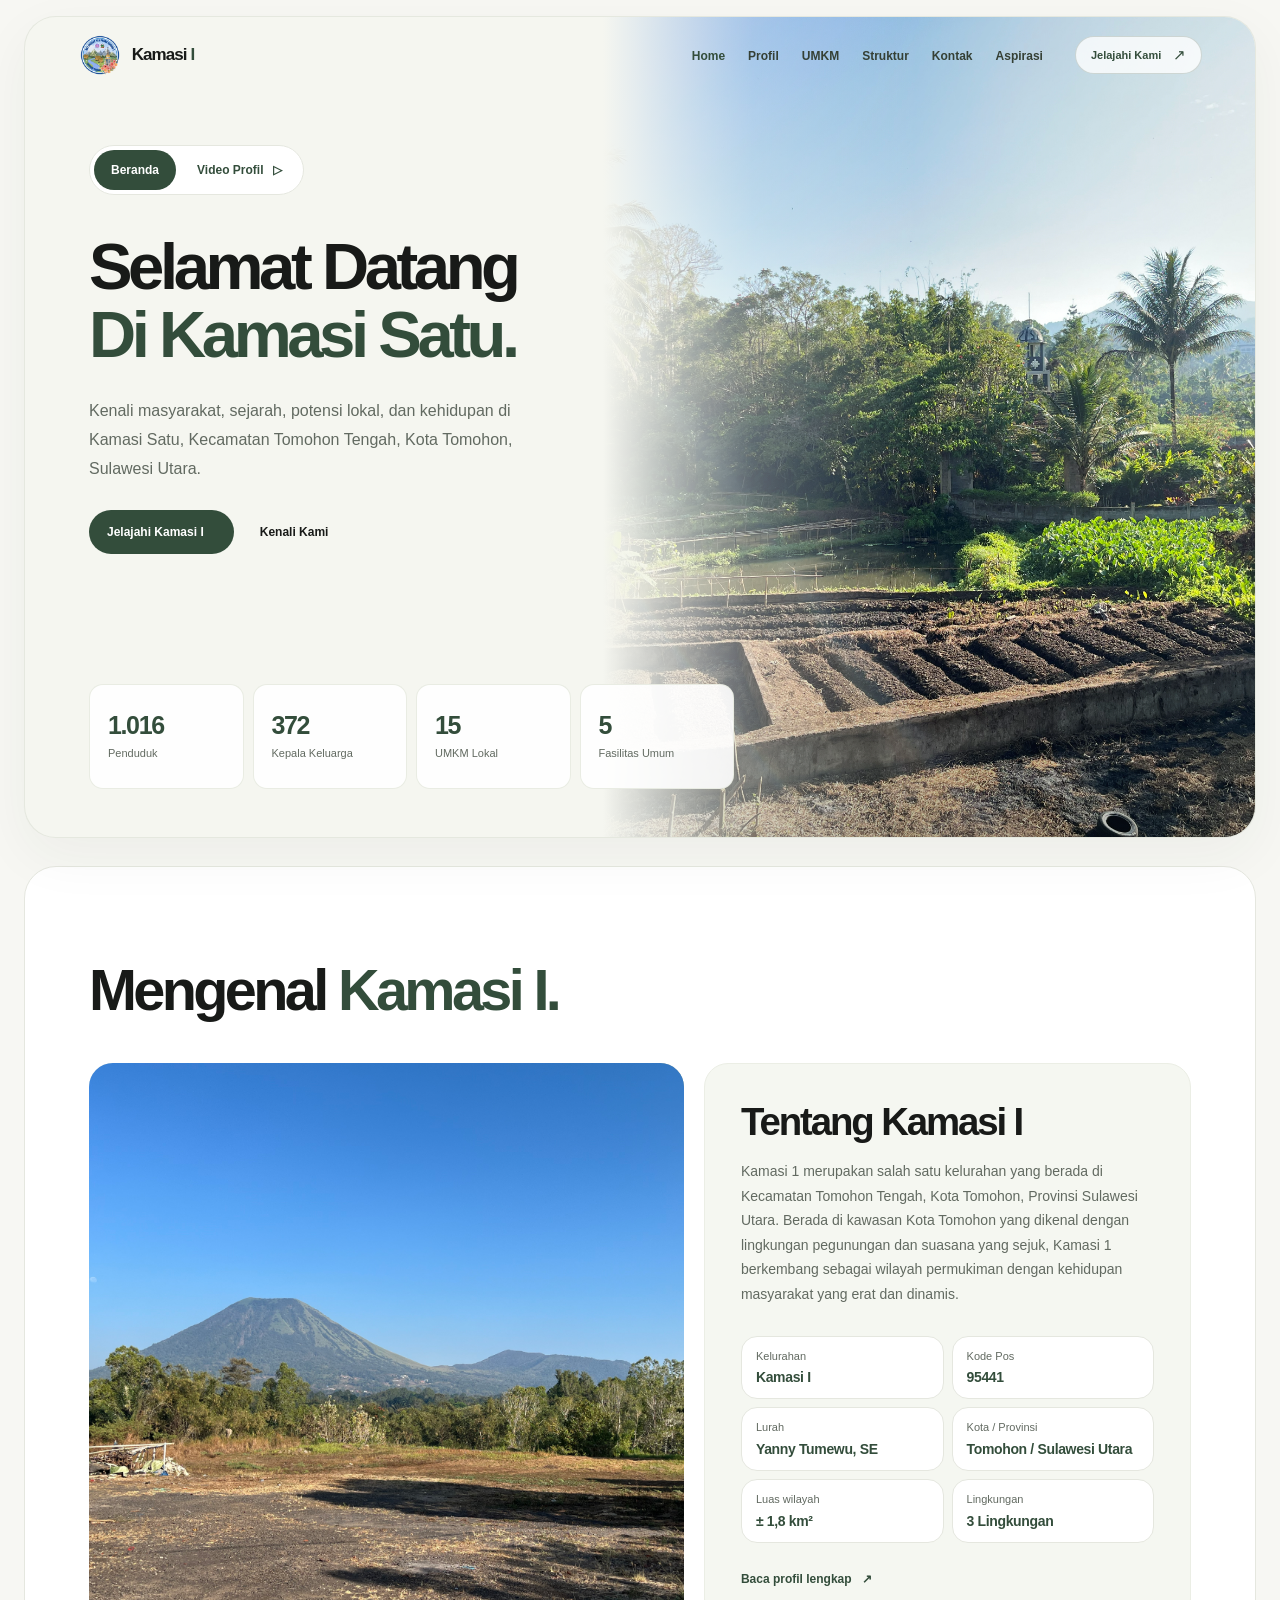
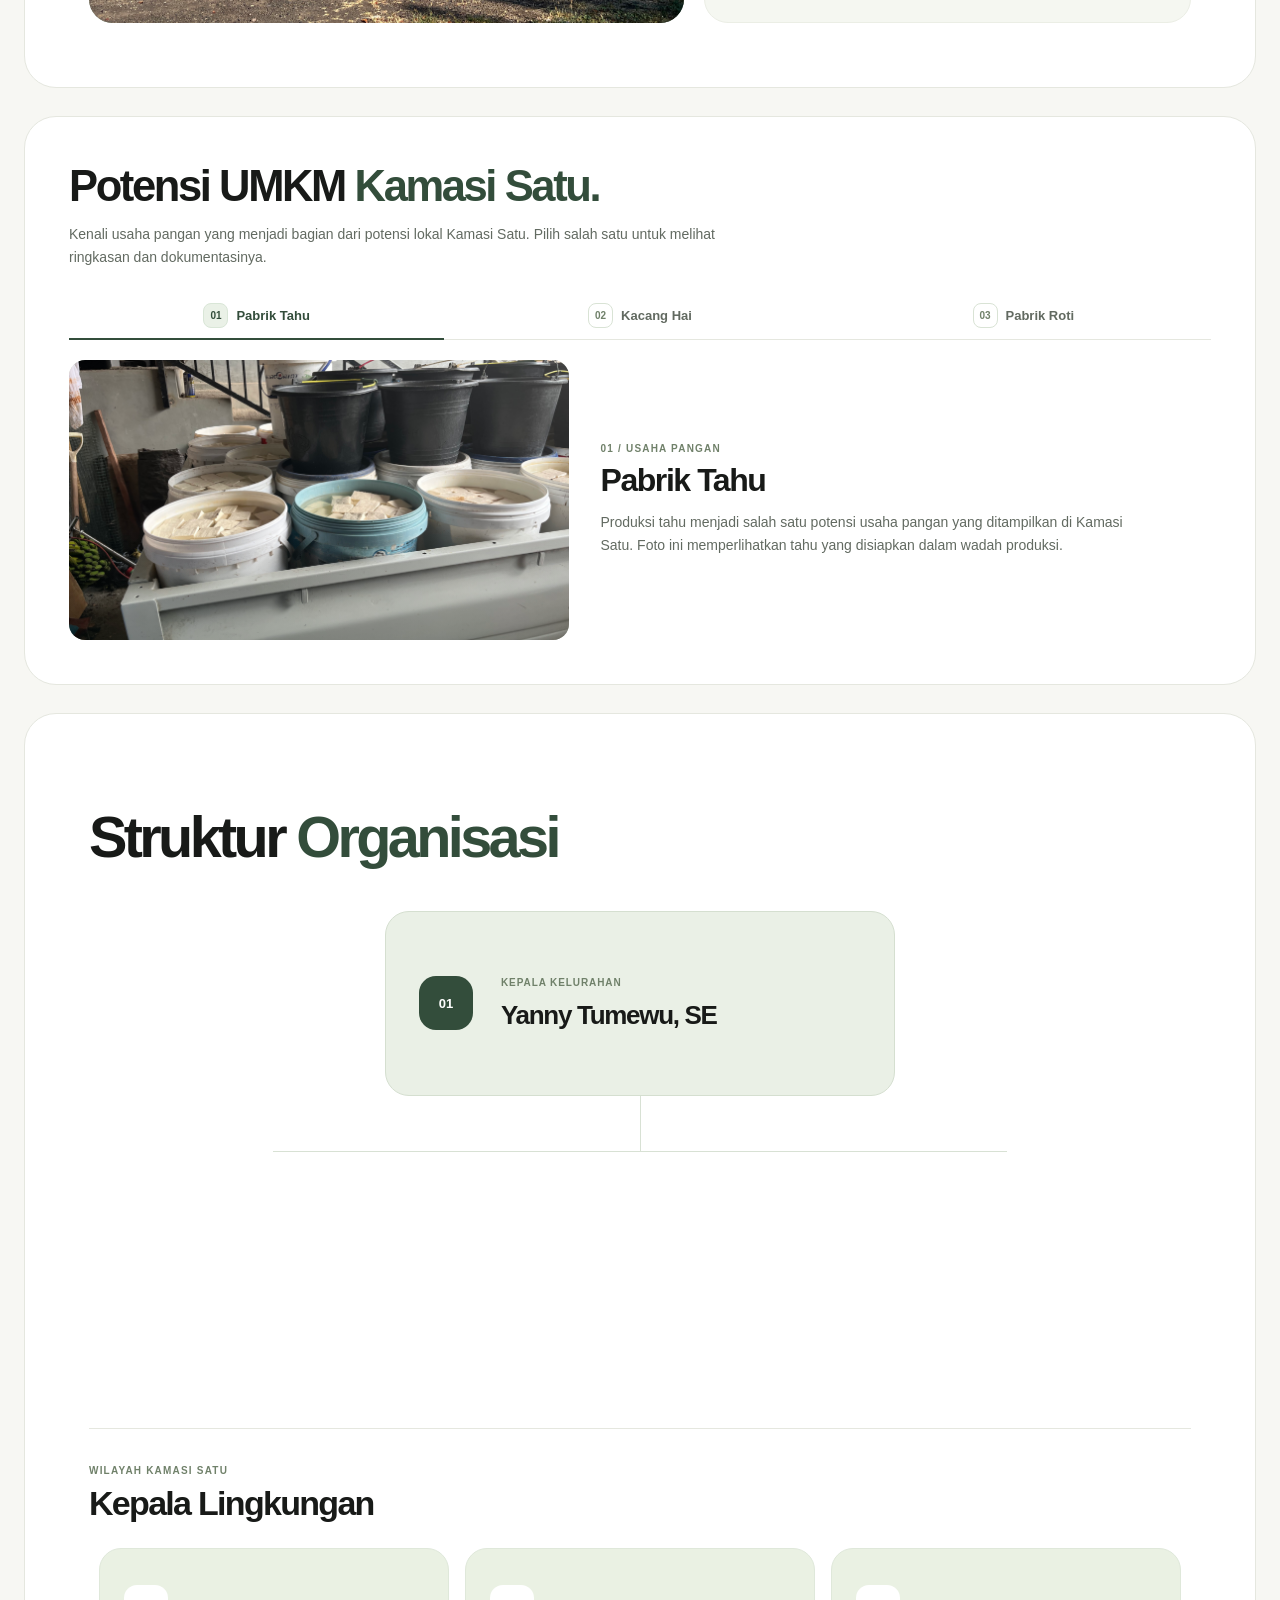
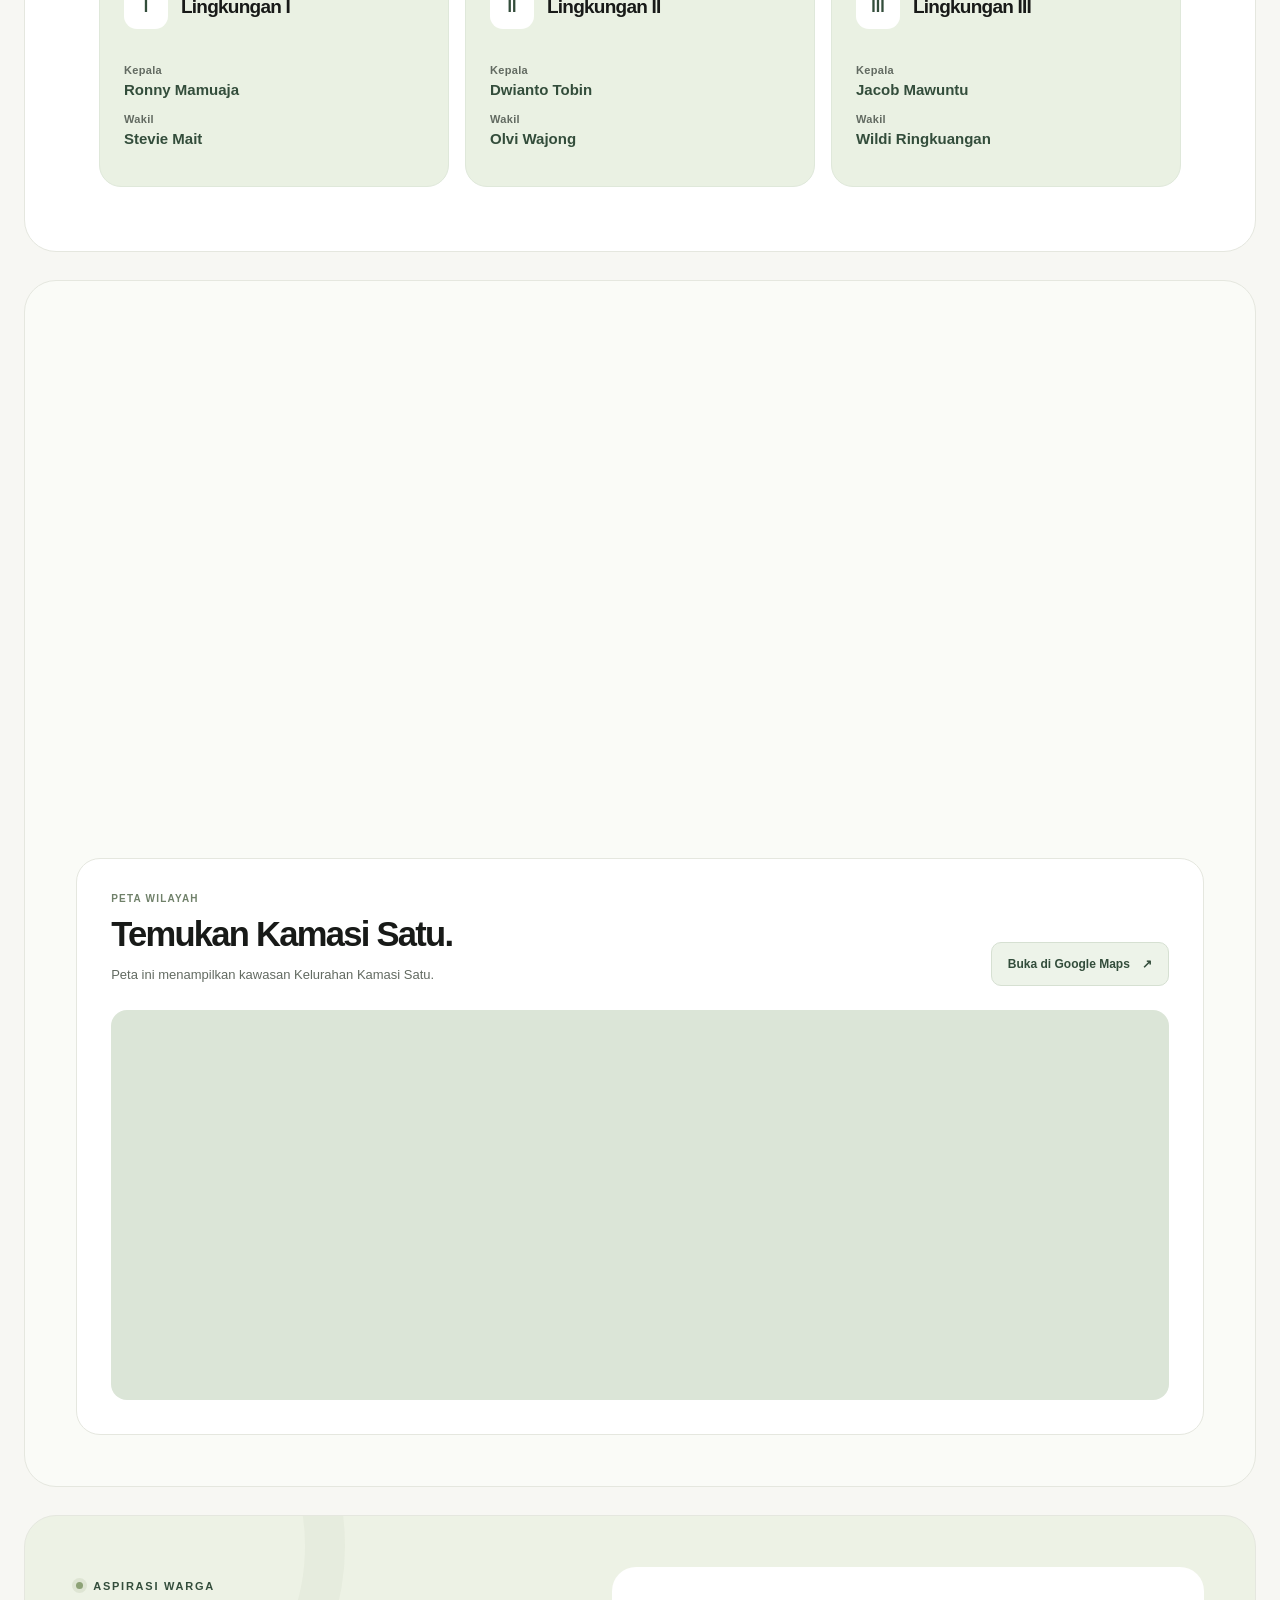
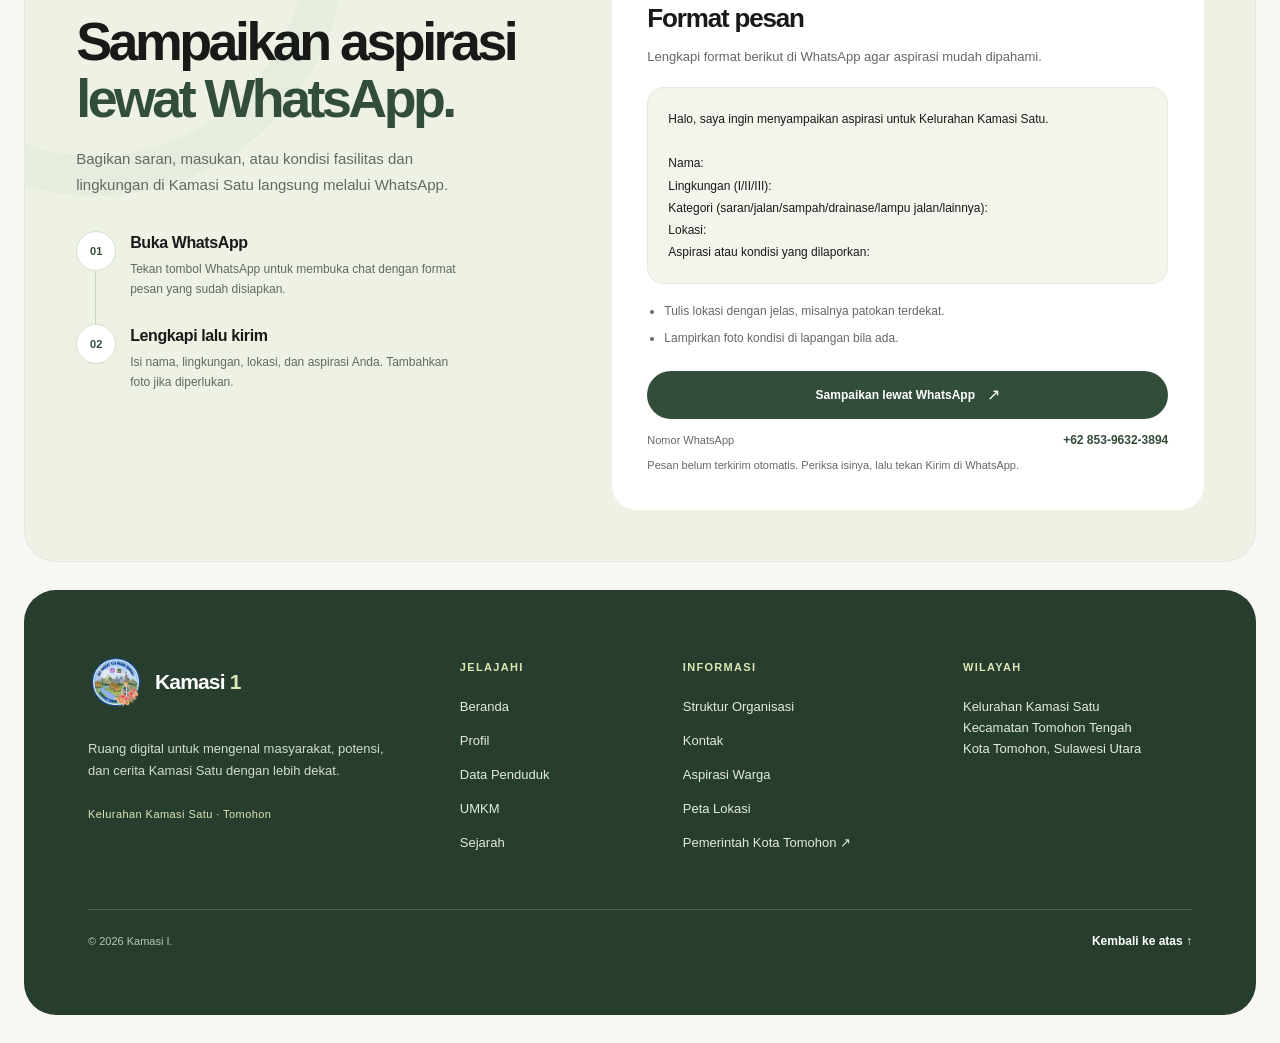
==== commit 688fabdf: "update stastik home page" ====
--- a/index.html
+++ b/index.html
@@ -106,9 +106,9 @@
 
               <div class="stats animate-in" aria-label="Statistik contoh Kamasi 1, belum terverifikasi">
                 <div class="stats__card"><strong class="stats__number">1.016</strong><span class="stats__label">Penduduk</span></div>
-                <div class="stats__card"><strong class="stats__number"></strong><span class="stats__label">Kepala Keluarga</span></div>
-                <div class="stats__card"><strong class="stats__number">15+</strong><span class="stats__label">UMKM Lokal</span></div>
-                <div class="stats__card"><strong class="stats__number">10+</strong><span class="stats__label">Fasilitas Umum</span></div>
+                <div class="stats__card"><strong class="stats__number">372</strong><span class="stats__label">Kepala Keluarga</span></div>
+                <div class="stats__card"><strong class="stats__number">15</strong><span class="stats__label">UMKM Lokal</span></div>
+                <div class="stats__card"><strong class="stats__number">5</strong><span class="stats__label">Fasilitas Umum</span></div>
               </div>
             </div>
             <div class="hero__slide hero__slide--video" id="hero-panel-video" hidden>
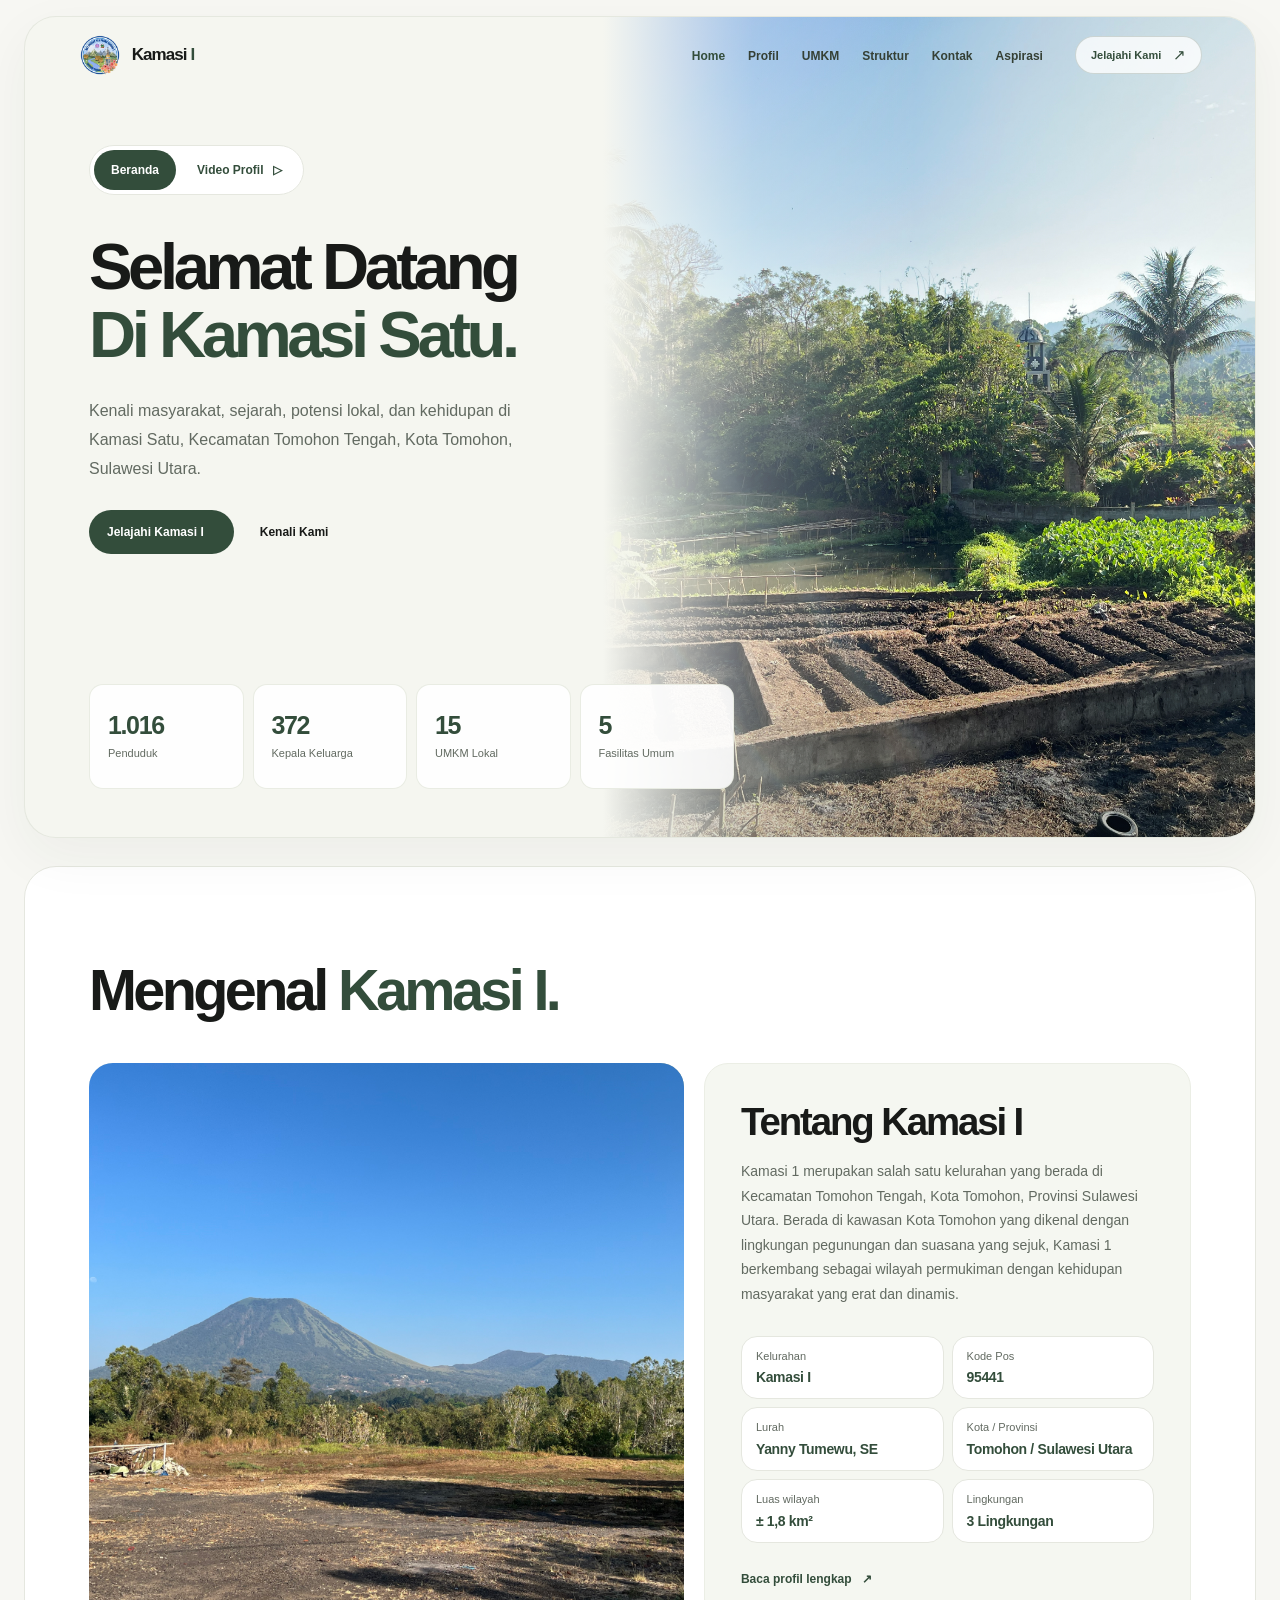
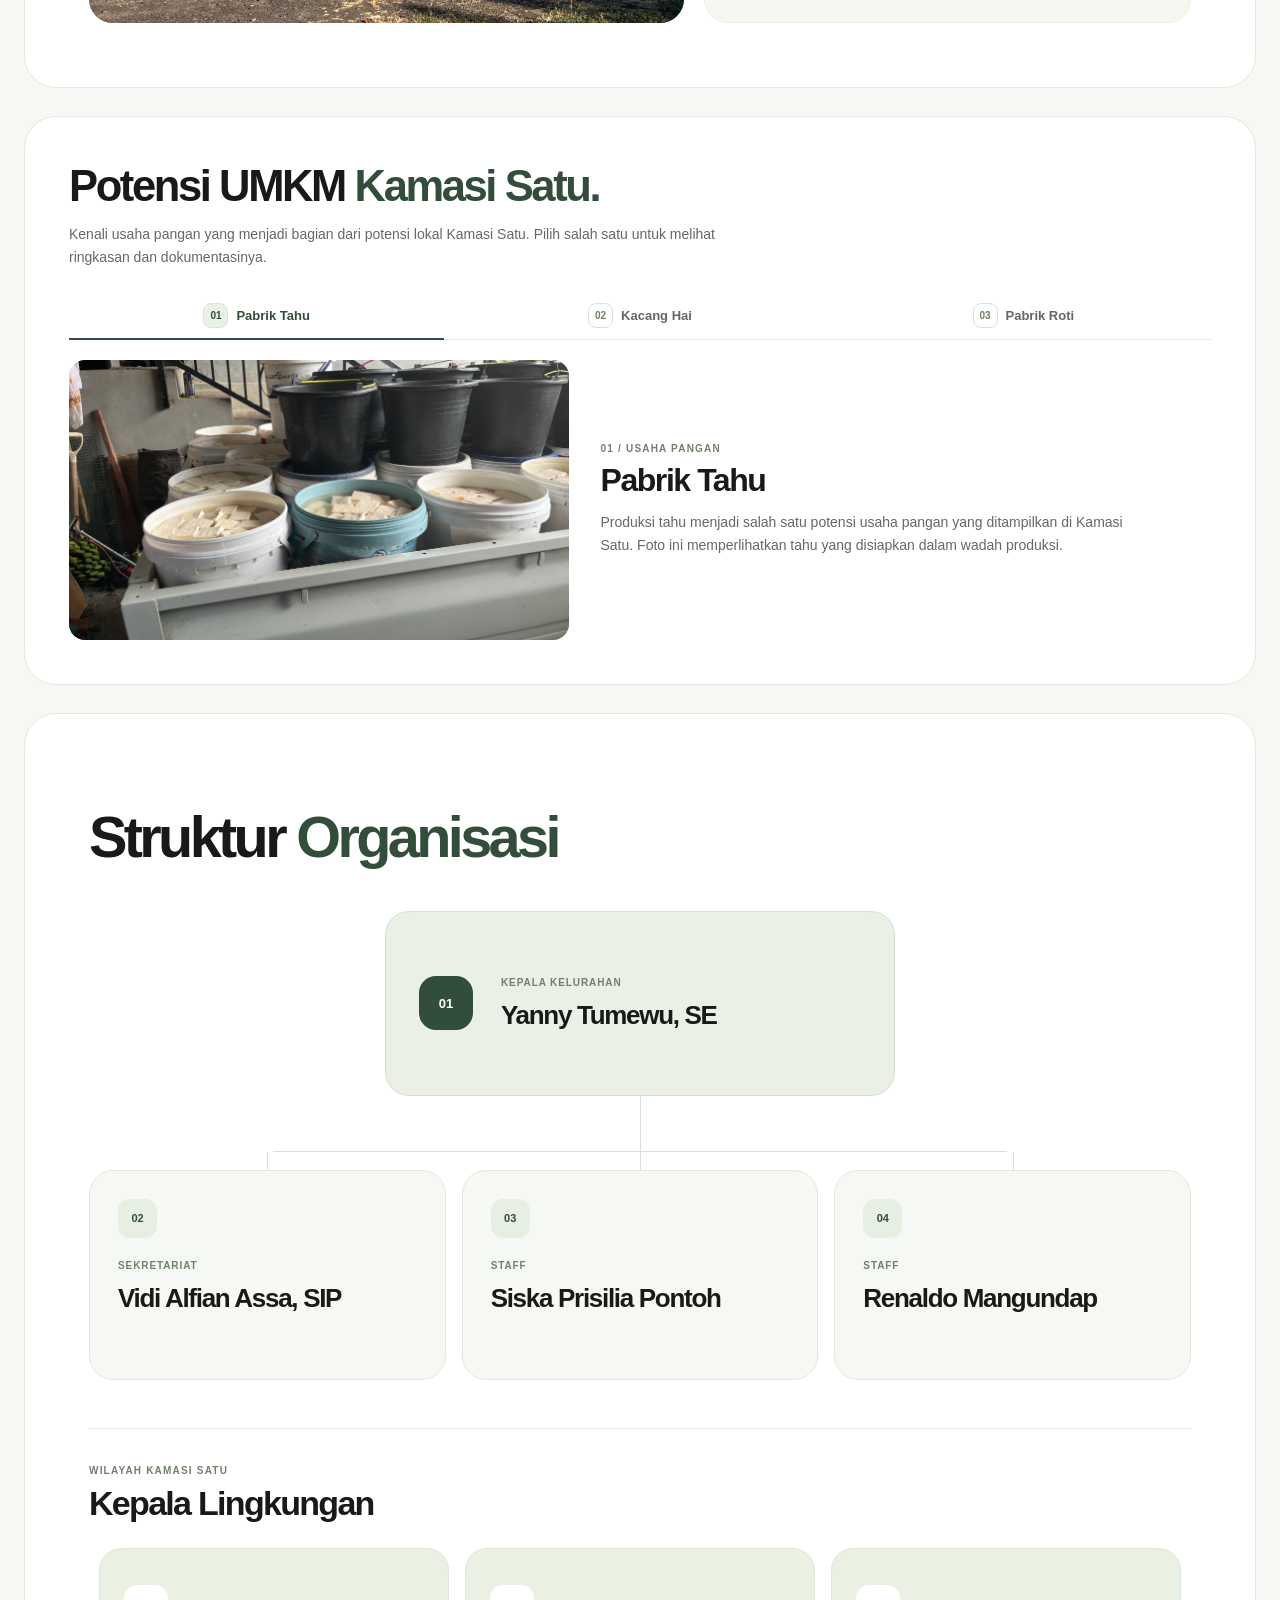
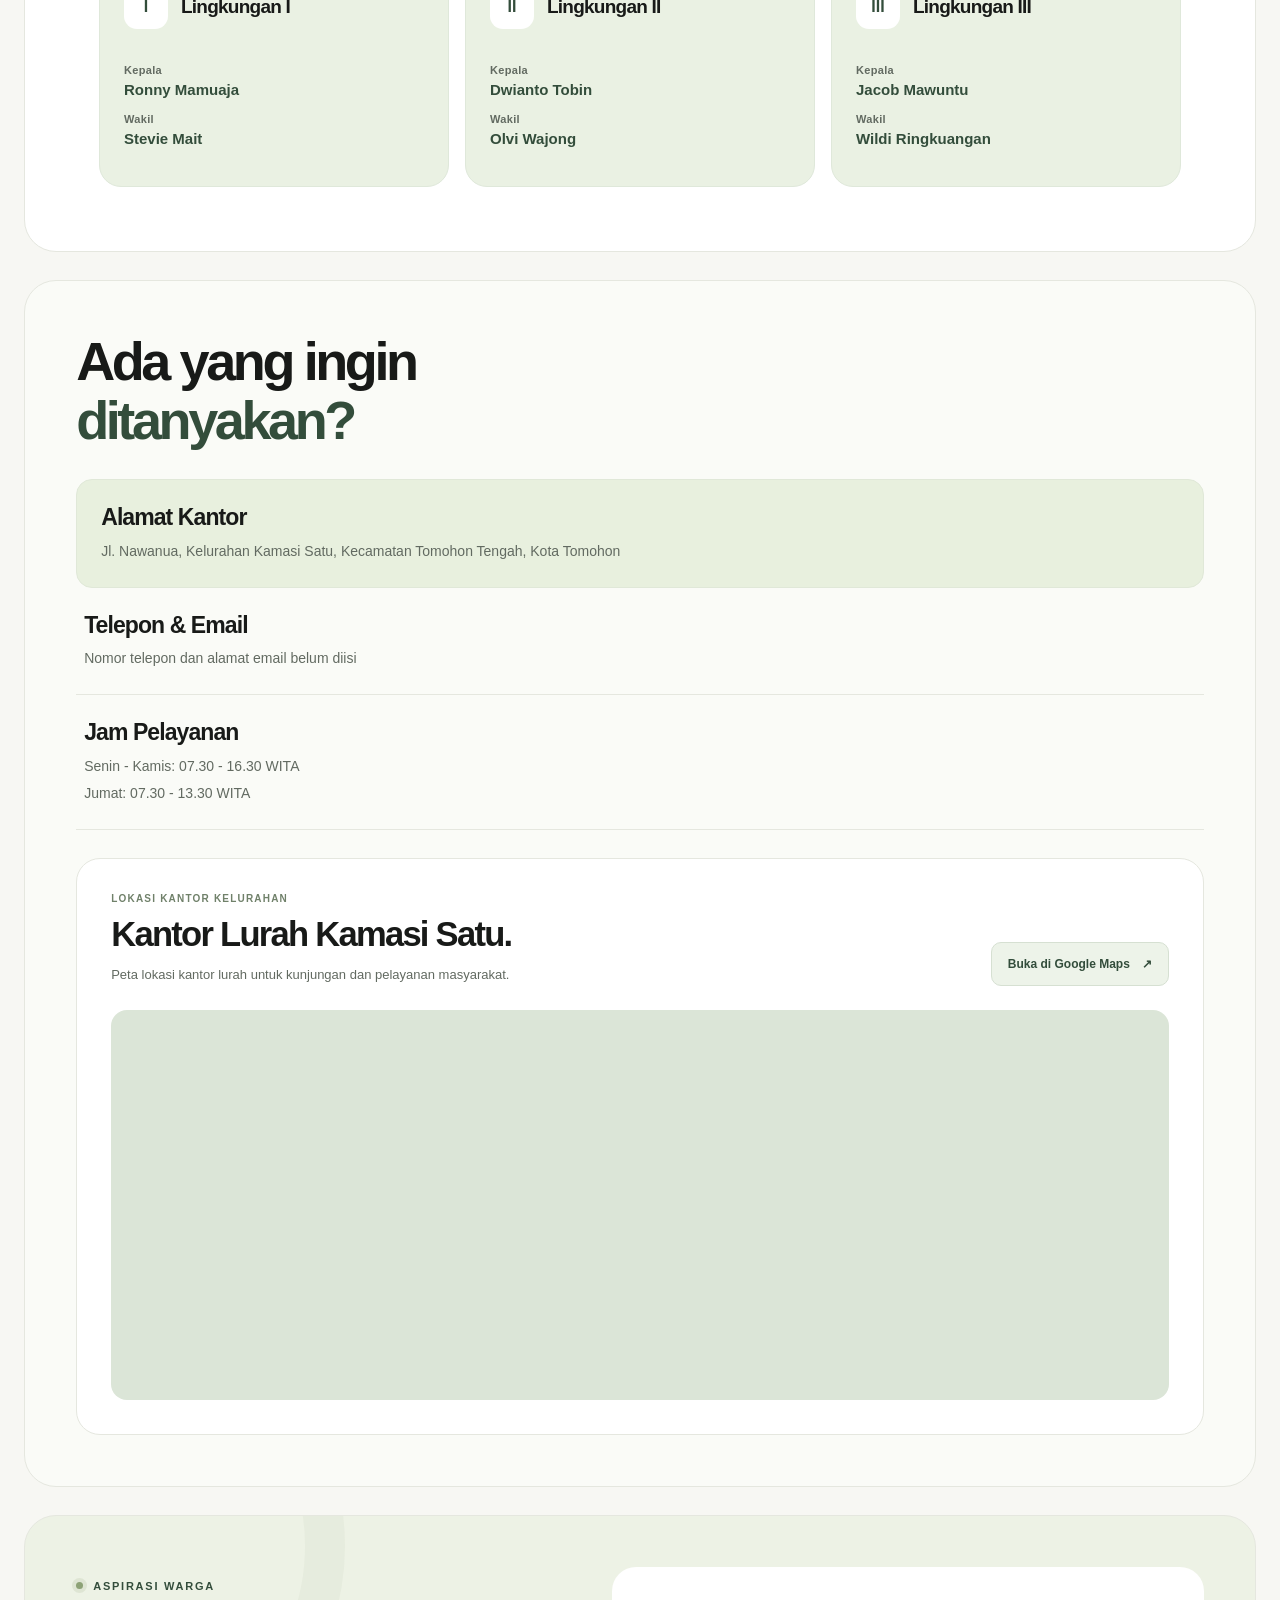
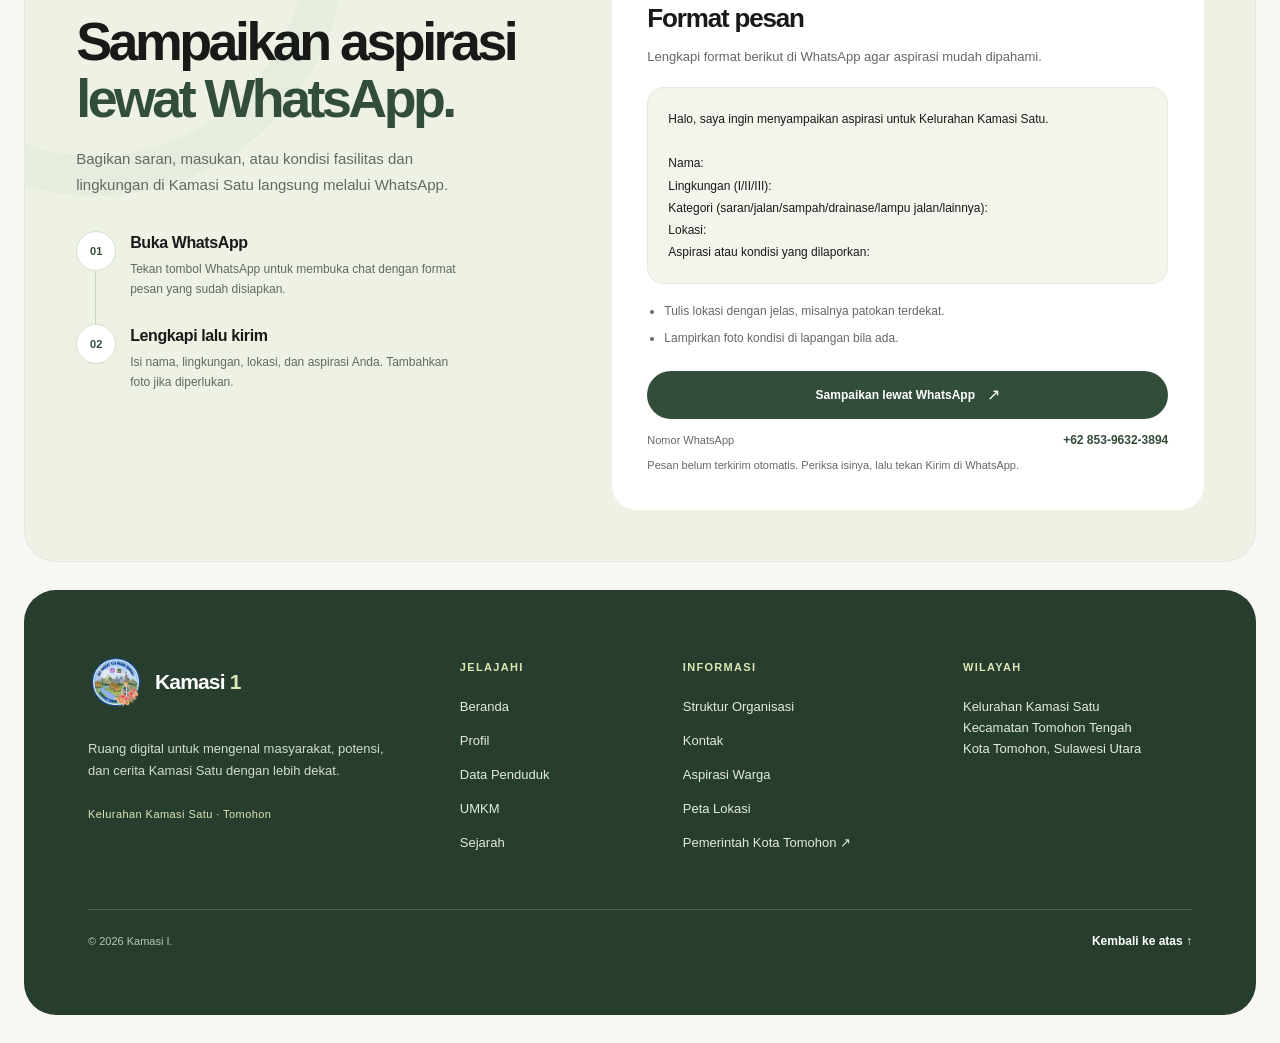
==== commit 02a56a35: "update lokasi google maps kamasi satu" ====
--- a/index.html
+++ b/index.html
@@ -331,21 +331,21 @@
         <div class="contact__map" id="contact-map">
           <div class="contact__map-heading">
             <div>
-              <p class="contact__map-kicker">Peta wilayah</p>
-              <h3>Temukan Kamasi Satu.</h3>
-              <p>Peta ini menampilkan kawasan Kelurahan Kamasi Satu.</p>
+              <p class="contact__map-kicker">Lokasi kantor kelurahan</p>
+              <h3>Kantor Lurah Kamasi Satu.</h3>
+              <p>Peta lokasi kantor lurah untuk kunjungan dan pelayanan masyarakat.</p>
             </div>
             <a
               class="contact__map-link"
-              href="https://www.google.com/maps/search/?api=1&amp;query=Kamasi%20Satu%2C%20Tomohon%20Tengah%2C%20Kota%20Tomohon%2C%20Sulawesi%20Utara"
+              href="https://maps.app.goo.gl/ySBEKvRKJSBdPKPK8"
               target="_blank"
               rel="noopener noreferrer"
             >Buka di Google Maps <span aria-hidden="true">↗</span></a>
           </div>
           <div class="contact__map-frame">
             <iframe
-              title="Peta Google Maps Kelurahan Kamasi Satu, Tomohon Tengah"
-              src="https://maps.google.com/maps?q=Kamasi%20Satu%2C%20Tomohon%20Tengah%2C%20Kota%20Tomohon%2C%20Sulawesi%20Utara&amp;z=15&amp;output=embed"
+              title="Peta lokasi Kantor Lurah Kamasi Satu, Tomohon Tengah"
+              src="https://maps.google.com/maps?q=1.3285899%2C124.8307644&amp;z=18&amp;output=embed"
               loading="lazy"
               referrerpolicy="strict-origin-when-cross-origin"
               allowfullscreen
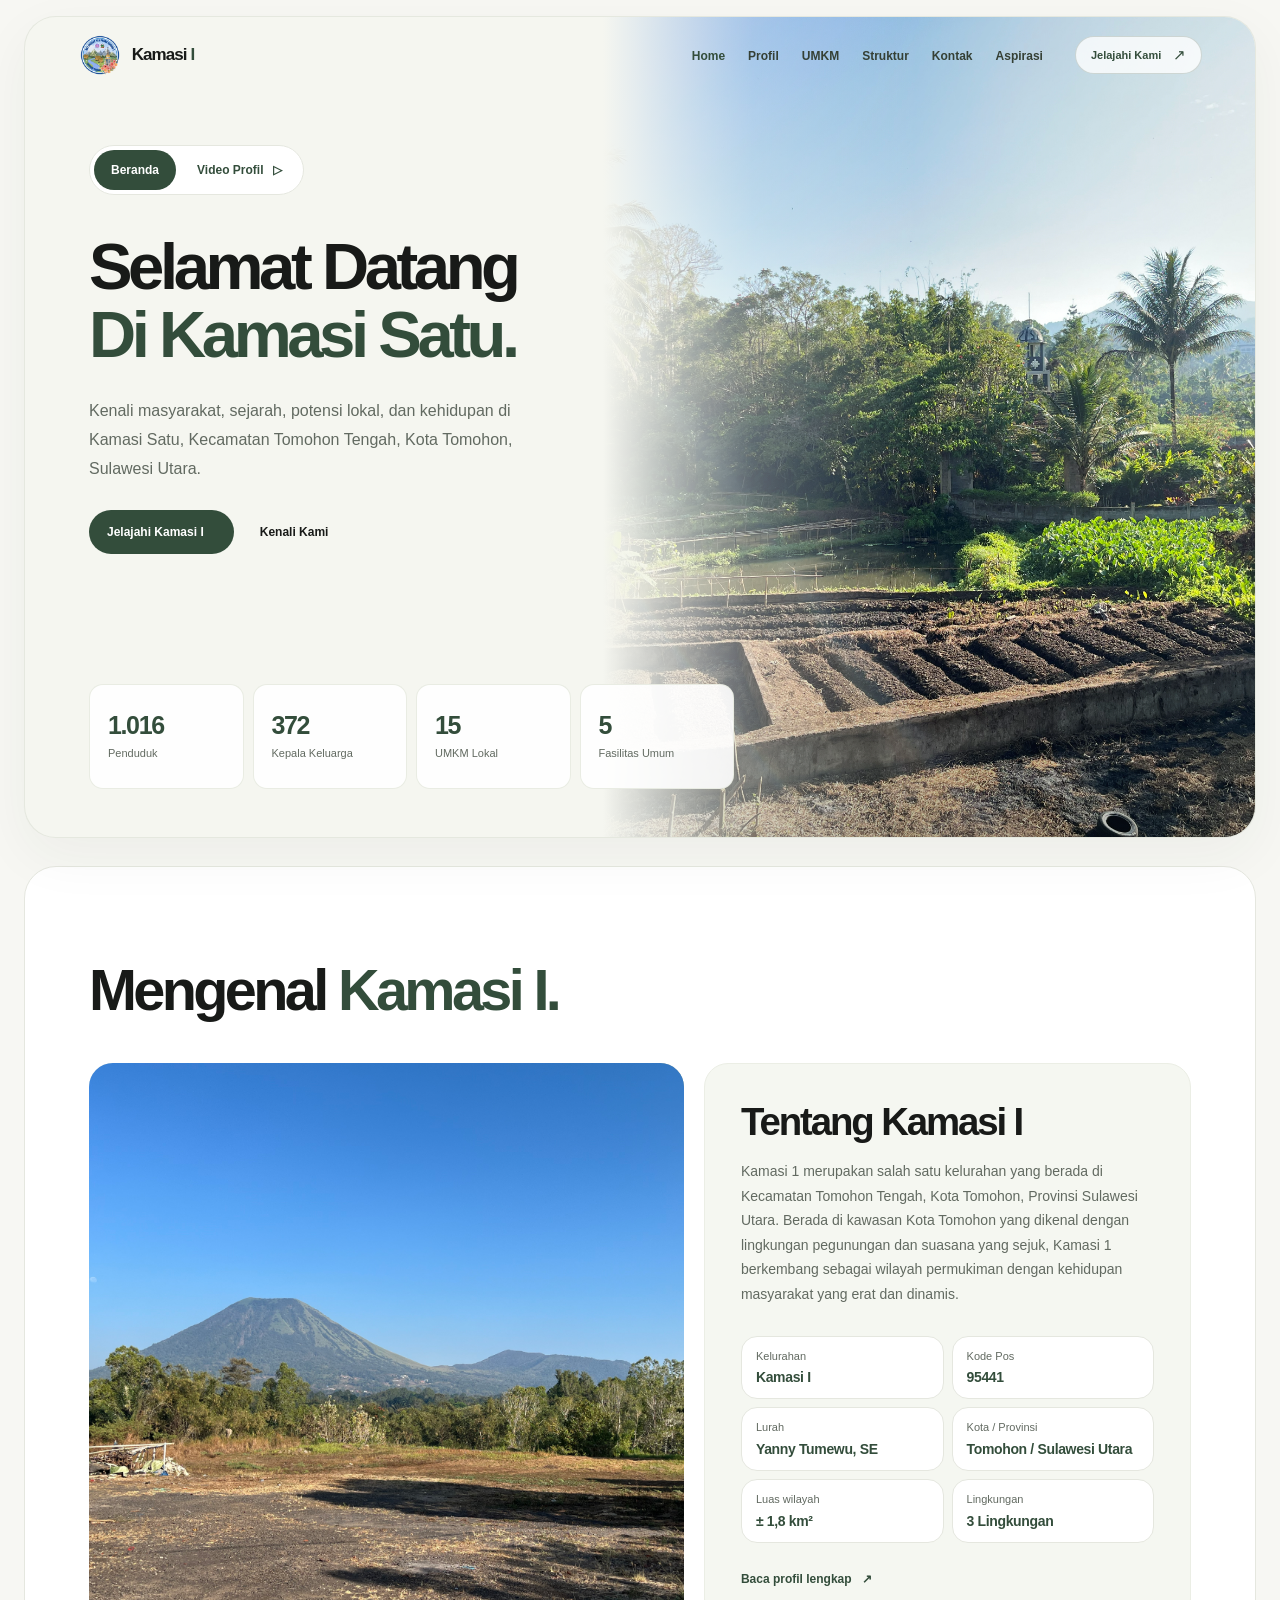
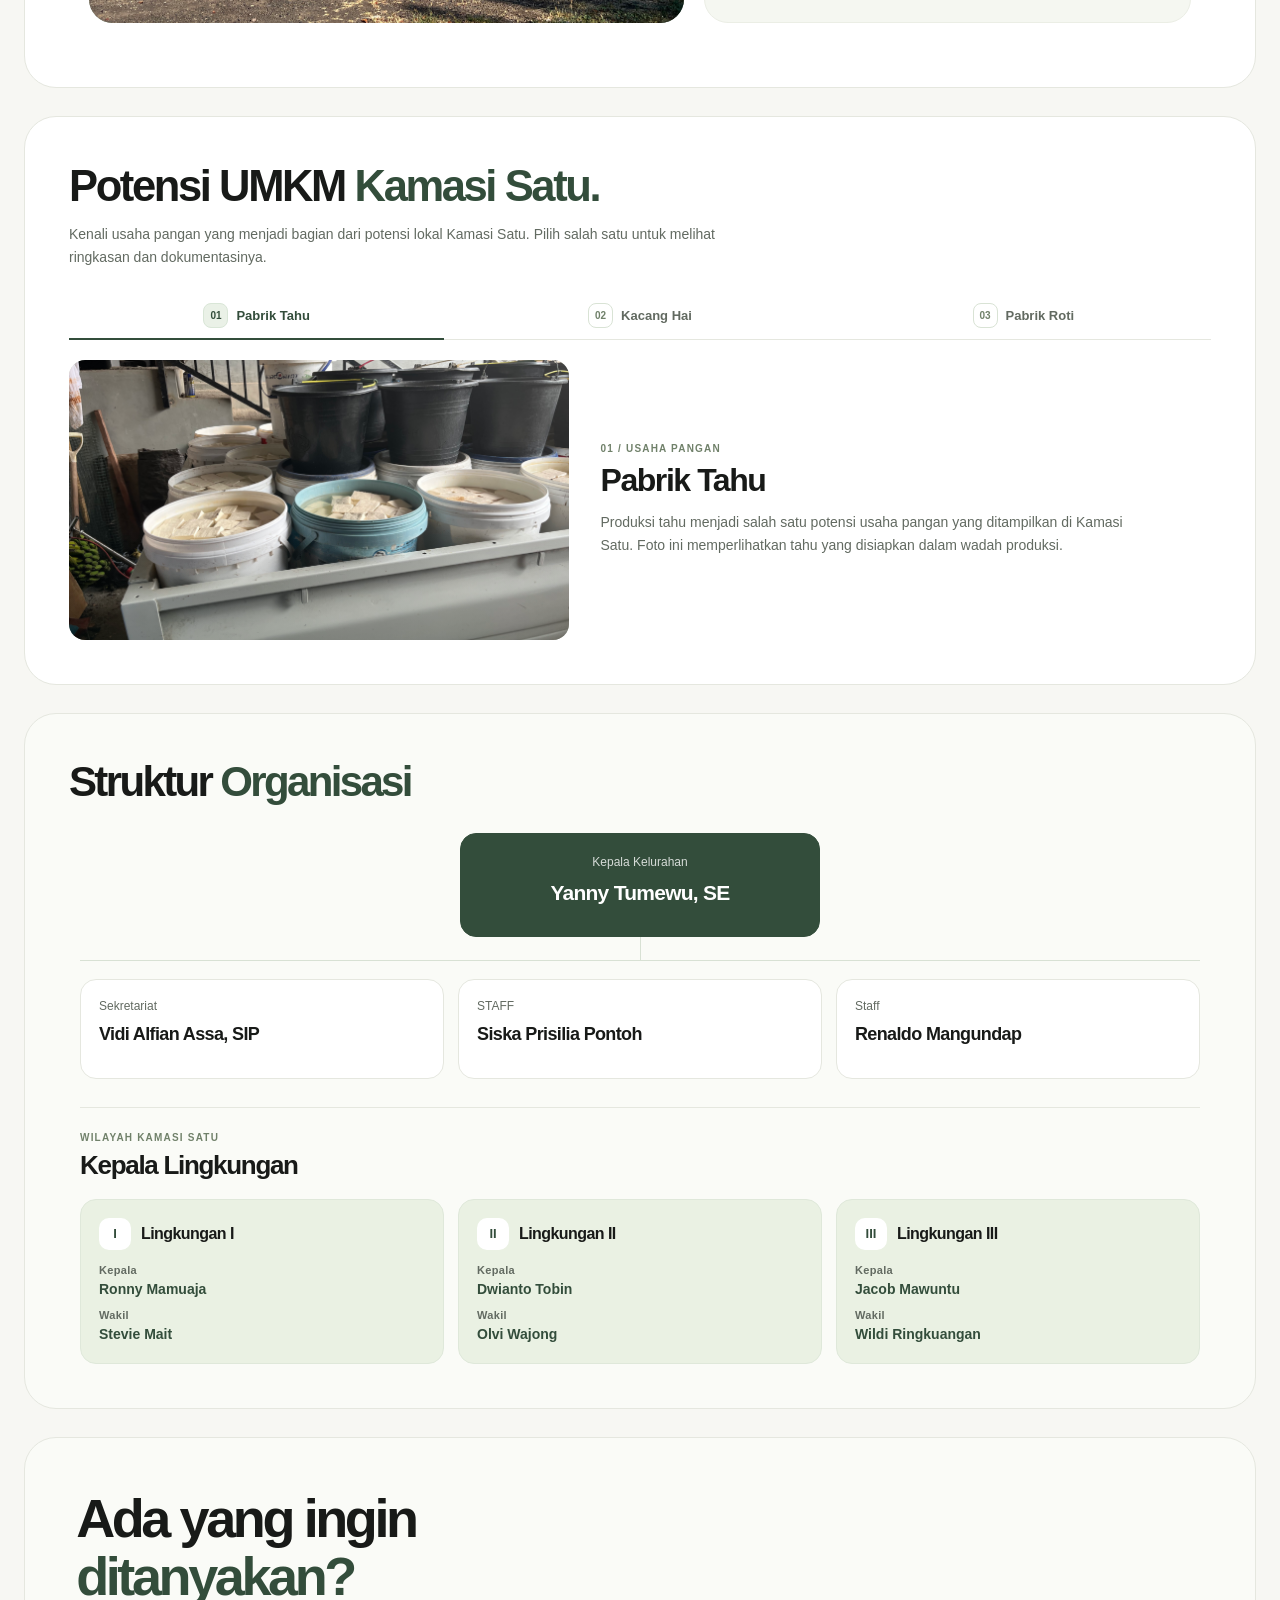
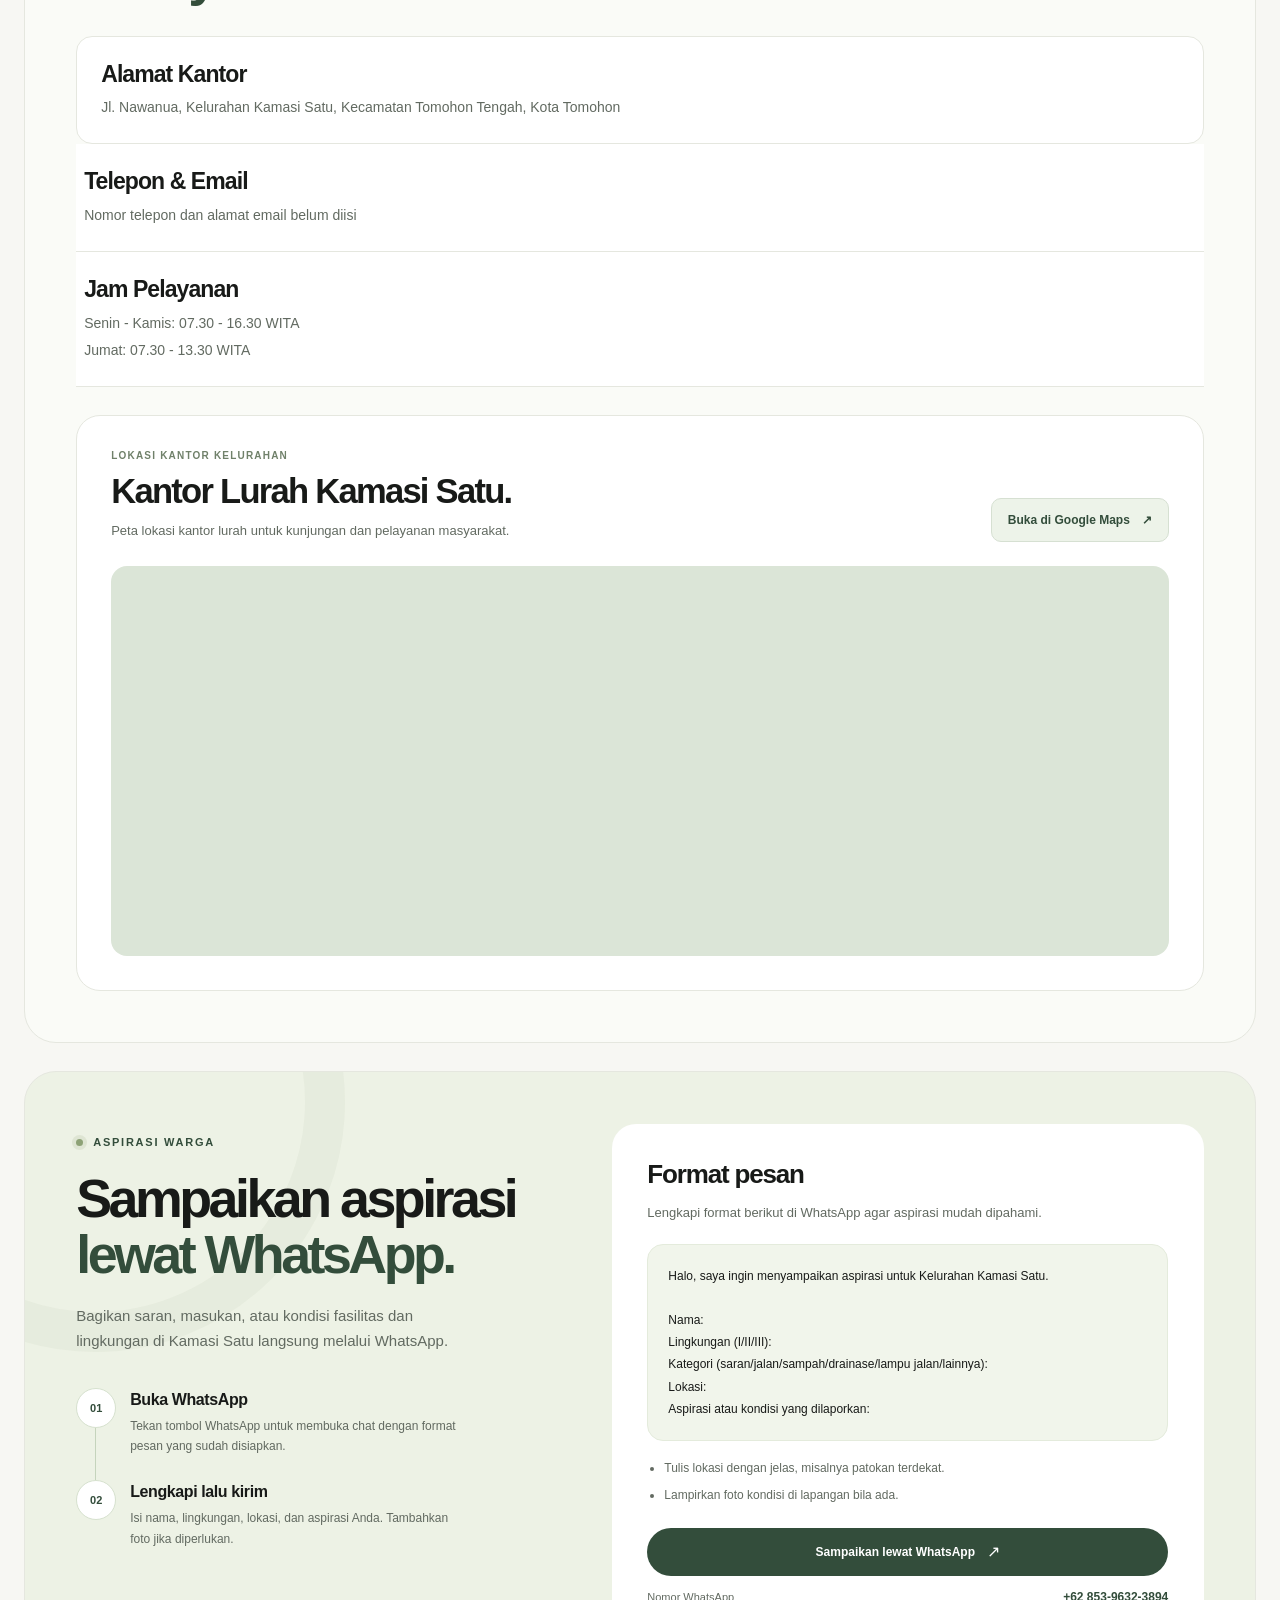
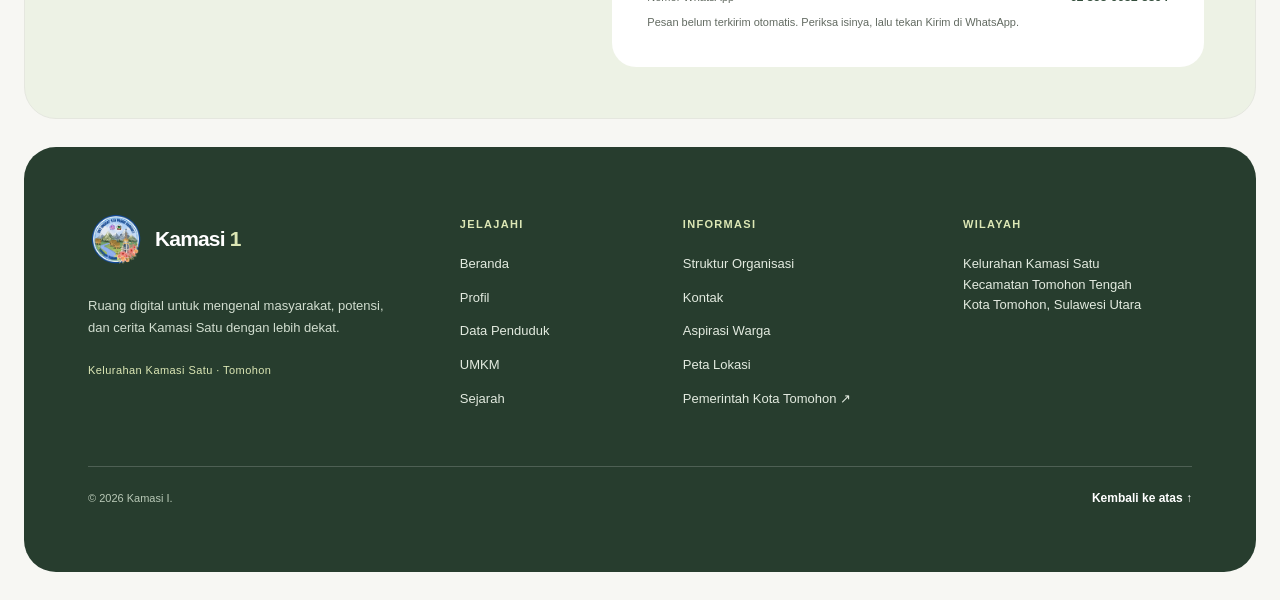
==== commit 1f54ed28: "update struktur layout and contact layout" ====
--- a/index.html
+++ b/index.html
@@ -222,13 +222,10 @@
           <div>
             <h2 class="structure__title" id="structure-title">Struktur<span> Organisasi</span></h2>
           </div>
-          <div class="structure__header-side">
-          </div>
         </div>
 
         <div class="structure__chart" aria-label="Contoh susunan organisasi">
           <article class="structure-card structure-card--lead">
-            <span class="structure-card__index" aria-hidden="true">01</span>
             <div class="structure-card__body">
               <p class="structure-card__eyebrow">Kepala Kelurahan</p>
               <h3>Yanny Tumewu, SE</h3>
@@ -239,17 +236,14 @@
 
           <div class="structure__team">
             <article class="structure-card">
-              <span class="structure-card__index" aria-hidden="true">02</span>
               <p class="structure-card__eyebrow">Sekretariat</p>
               <h3>Vidi Alfian Assa, SIP</h3>
             </article>
             <article class="structure-card">
-              <span class="structure-card__index" aria-hidden="true">03</span>
               <p class="structure-card__eyebrow">STAFF</p>
               <h3>Siska Prisilia Pontoh</h3>
             </article>
             <article class="structure-card">
-              <span class="structure-card__index" aria-hidden="true">04</span>
               <p class="structure-card__eyebrow">Staff</p>
               <h3>Renaldo Mangundap</h3>
             </article>
--- a/css/style.css
+++ b/css/style.css
@@ -441,7 +441,9 @@
 
 .umkm { background: var(--surface); padding: clamp(24px, 3.6vw, 44px); }
 .history { background: #f4f3ed; }
-.structure { background: var(--surface); }
+.structure { background: #fafbf7; padding: clamp(24px, 3.6vw, 44px); }
+.structure .structure__header { display: block; margin-bottom: 26px; }
+.structure .structure__title { margin-top: 0; font-size: clamp(30px, 3.4vw, 42px); line-height: 1.15; }
 .contact { background: #fafbf7; padding: clamp(28px, 4vw, 52px); }
 
 .history__header,
@@ -577,8 +579,8 @@
 
 .structure__branches {
   position: relative;
-  height: 56px;
-  margin-inline: 16.66%;
+  height: 24px;
+  margin-inline: 0;
   border-bottom: 1px solid #d8e1d4;
 }
 
@@ -594,15 +596,15 @@
 .structure__team {
   display: grid;
   grid-template-columns: repeat(3, minmax(0, 1fr));
-  gap: 16px;
+  gap: 14px;
   margin-top: 18px;
 }
 
 .structure__neighborhoods {
   max-width: 1120px;
-  margin: 48px auto 0;
+  margin: 28px auto 0;
   border-top: 1px solid var(--border);
-  padding-top: 36px;
+  padding-top: 24px;
   scroll-margin-top: 100px;
 }
 
@@ -622,7 +624,7 @@
 
 .structure__neighborhoods-header h3 {
   margin-top: 8px;
-  font-size: clamp(26px, 2.8vw, 34px);
+  font-size: clamp(22px, 2.4vw, 26px);
   font-weight: 550;
   letter-spacing: -0.05em;
   line-height: 1.15;
@@ -636,11 +638,10 @@
 }
 
 .structure__neighborhoods-grid {
-  display: flex;
-  flex-wrap: wrap;
-  justify-content: center;
-  gap: 16px;
-  margin-top: 25px;
+  display: grid;
+  grid-template-columns: repeat(3, minmax(0, 1fr));
+  gap: 14px;
+  margin-top: 18px;
 }
 
 .contact__grid {
--- a/css/components.css
+++ b/css/components.css
@@ -434,68 +434,49 @@
 .structure-card {
   position: relative;
   min-width: 0;
-  min-height: 210px;
+  min-height: 100px;
   border: 1px solid var(--border);
-  border-radius: var(--radius-large);
-  background: #f6f8f3;
-  padding: 28px;
-  transition: transform 220ms ease, box-shadow 220ms ease;
-}
-
-.structure-card:hover { transform: translateY(-3px); box-shadow: var(--shadow-soft); }
+  border-radius: var(--radius-medium);
+  background: var(--surface);
+  padding: 18px;
+}
 
 .structure-card--lead {
-  display: flex;
-  width: min(100%, 510px);
-  min-height: 185px;
-  align-items: center;
-  gap: 28px;
+  width: min(100%, 360px);
+  min-height: 104px;
   margin-inline: auto;
-  border-color: #d5dfd0;
-  background: #eaf0e6;
-  padding: 33px;
-}
-
-.structure-card__index {
-  display: grid;
-  width: 39px;
-  height: 39px;
-  place-items: center;
-  border-radius: 12px;
-  background: #e7eee2;
-  color: var(--primary);
-  font-size: 11px;
-  font-weight: 700;
-}
-
-.structure-card--lead .structure-card__index { width: 54px; height: 54px; flex: none; border-radius: 17px; background: var(--primary); color: var(--surface); font-size: 13px; }
+  border-color: var(--primary);
+  background: var(--primary);
+  color: var(--surface);
+  padding: 20px 24px;
+  text-align: center;
+}
+
 .structure-card__body { min-width: 0; }
-.structure-card__eyebrow { margin-top: 21px; color: var(--primary-light); font-size: 10px; font-weight: 700; letter-spacing: 0.09em; line-height: 1.4; text-transform: uppercase; }
-.structure-card--lead .structure-card__eyebrow { margin-top: 0; }
-.structure-card h3 { margin-top: 11px; font-size: 26px; font-weight: 550; letter-spacing: -0.05em; line-height: 1.15; }
+.structure-card__eyebrow { color: var(--text-secondary); font-size: 12px; line-height: 1.45; }
+.structure-card--lead .structure-card__eyebrow { color: rgb(255 255 255 / 80%); }
+.structure-card h3 { margin-top: 8px; font-size: 18px; font-weight: 550; letter-spacing: -0.035em; line-height: 1.3; overflow-wrap: anywhere; }
+.structure-card--lead h3 { font-size: 21px; }
 .structure-card p:last-child { margin-top: 9px; color: var(--text-secondary); font-size: 12px; line-height: 1.6; }
 .structure-card__symbol { align-self: flex-start; margin-left: auto; color: var(--primary); font-size: 20px; }
-.structure__team .structure-card::before { position: absolute; bottom: 100%; left: 50%; height: 19px; border-left: 1px solid #d8e1d4; content: ""; }
 
 .neighborhood-card {
-  flex: 1 1 270px;
-  max-width: 350px;
   min-width: 0;
   border: 1px solid #dfe8da;
-  border-radius: 22px;
+  border-radius: var(--radius-medium);
   background: #eaf1e3;
-  padding: 22px 24px;
+  padding: 18px;
   transition: background 220ms ease, transform 220ms ease;
 }
 
 .neighborhood-card:hover { background: #e5eedc; transform: translateY(-2px); }
-.neighborhood-card__heading { display: flex; align-items: center; gap: 13px; }
-.neighborhood-card__number { display: grid; width: 44px; height: 44px; flex: none; place-items: center; border-radius: 13px; background: var(--surface); color: var(--primary); font-size: 16px; font-weight: 700; }
-.neighborhood-card__heading h4 { min-width: 0; font-size: 19px; font-weight: 550; letter-spacing: -0.04em; }
-.neighborhood-card__people { display: grid; gap: 13px; margin-top: 21px; }
+.neighborhood-card__heading { display: flex; align-items: center; gap: 10px; }
+.neighborhood-card__number { display: grid; width: 32px; height: 32px; flex: none; place-items: center; border-radius: var(--radius-small); background: var(--surface); color: var(--primary); font-size: 13px; font-weight: 650; }
+.neighborhood-card__heading h4 { min-width: 0; margin: 0; font-size: 16px; font-weight: 550; letter-spacing: -0.035em; }
+.neighborhood-card__people { display: grid; gap: 10px; margin: 14px 0 0; }
 .neighborhood-card__people dt { color: var(--text-secondary); font-size: 11px; font-weight: 650; letter-spacing: 0.03em; }
 .neighborhood-card__people dt span { font-weight: 400; }
-.neighborhood-card__people dd { margin: 4px 0 0; color: var(--primary); font-size: 15px; font-weight: 550; line-height: 1.3; }
+.neighborhood-card__people dd { margin: 4px 0 0; color: var(--primary); font-size: 14px; font-weight: 550; line-height: 1.4; overflow-wrap: anywhere; }
 
 .contact__feature {
   position: relative;
@@ -532,10 +513,11 @@
 
 .contact-card {
   min-width: 0;
+  background: var(--surface);
   padding: 24px 8px;
 }
 
-.contact-card:first-child { border: 1px solid #e0e8d8; border-radius: var(--radius-medium); background: #e8f0de; padding-inline: 24px; }
+.contact-card:first-child { border: 1px solid var(--border); border-radius: var(--radius-medium); padding-inline: 24px; }
 .contact-card:not(:first-child) { border-bottom: 1px solid var(--border); }
 .contact-card h3 { font-size: 23px; font-weight: 550; letter-spacing: -0.04em; line-height: 1.2; }
 .contact-card p { max-width: 800px; margin-top: 8px; color: var(--text-secondary); font-size: 14px; line-height: 1.65; overflow-wrap: anywhere; }
--- a/css/responsive.css
+++ b/css/responsive.css
@@ -67,9 +67,6 @@
   .history__item:not(:last-child)::before { top: 41px; left: 18px; }
   .history__item h3 { font-size: 20px; }
   .history__item div > p:last-child { font-size: 11px; }
-  .structure-card { min-height: 200px; padding: 22px; }
-  .structure-card h3 { font-size: 21px; }
-  .structure-card--lead { min-height: 170px; }
   .contact__feature { min-height: 565px; padding: 28px; }
   .contact__feature h3 { font-size: 44px; }
   .contact-card { padding: 22px 8px; }
@@ -219,12 +216,12 @@
   .history__timeline-wrap { padding: 28px; }
   .structure__branches { display: none; }
   .structure__team { grid-template-columns: 1fr; gap: 12px; margin-top: 12px; }
-  .structure__team .structure-card::before { display: none; }
-  .structure-card { min-height: 0; padding: 22px; }
-  .structure-card--lead { width: 100%; min-height: 155px; }
-  .structure__neighborhoods { margin-top: 36px; padding-top: 28px; scroll-margin-top: 80px; }
+  .structure-card { min-height: 0; padding: 16px 18px; }
+  .structure-card--lead { min-height: 96px; padding: 18px; }
+  .structure__neighborhoods { margin-top: 24px; padding-top: 22px; scroll-margin-top: 80px; }
   .structure__neighborhoods-header { align-items: flex-start; flex-direction: column; gap: 12px; }
-  .structure__neighborhoods-grid { gap: 12px; margin-top: 20px; }
+  .structure__neighborhoods-grid { grid-template-columns: 1fr; gap: 10px; margin-top: 16px; }
+  .neighborhood-card__people { grid-template-columns: repeat(2, minmax(0, 1fr)); gap: 16px; }
   .contact__grid { grid-template-columns: 1fr; gap: 14px; }
   .contact__feature { min-height: 340px; }
   .contact__map { margin-top: 14px; padding: 24px; scroll-margin-top: 80px; }
@@ -318,13 +315,9 @@
   .history__footnote,
   .structure__footnote,
   .contact__footnote { font-size: 12px; }
-  .structure-card { border-radius: 18px; padding: 20px; }
-  .structure-card--lead { gap: 17px; padding: 20px; }
-  .structure-card--lead .structure-card__index { width: 44px; height: 44px; }
-  .structure-card h3 { font-size: 22px; }
+  .structure-card h3 { font-size: 18px; }
   .structure-card__symbol { display: none; }
-  .structure__neighborhoods-header h3 { font-size: 28px; }
-  .neighborhood-card { border-radius: 18px; padding: 20px; }
+  .structure__neighborhoods-header h3 { font-size: 22px; }
   .contact__feature { min-height: 300px; border-radius: 18px; padding: 24px; }
   .contact__feature h3 { font-size: 40px; }
   .contact__feature div p { font-size: 13px; }
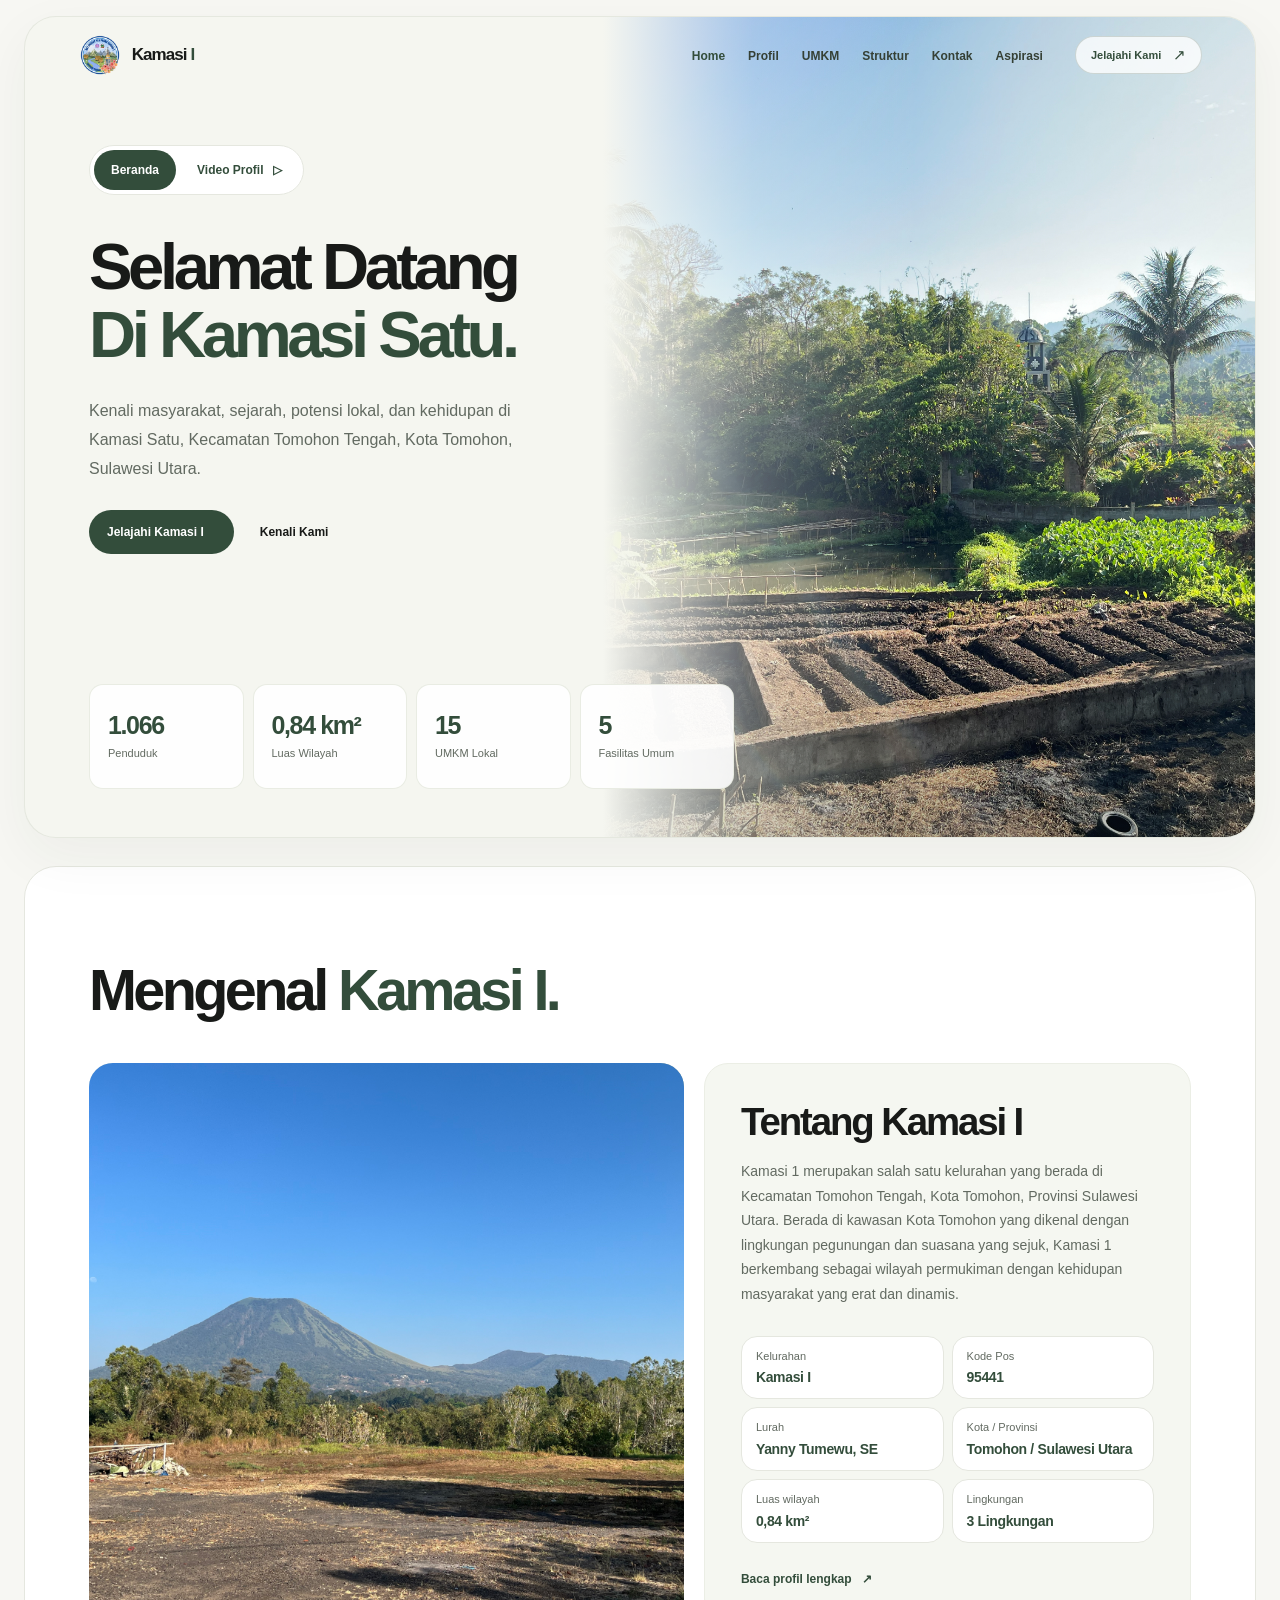
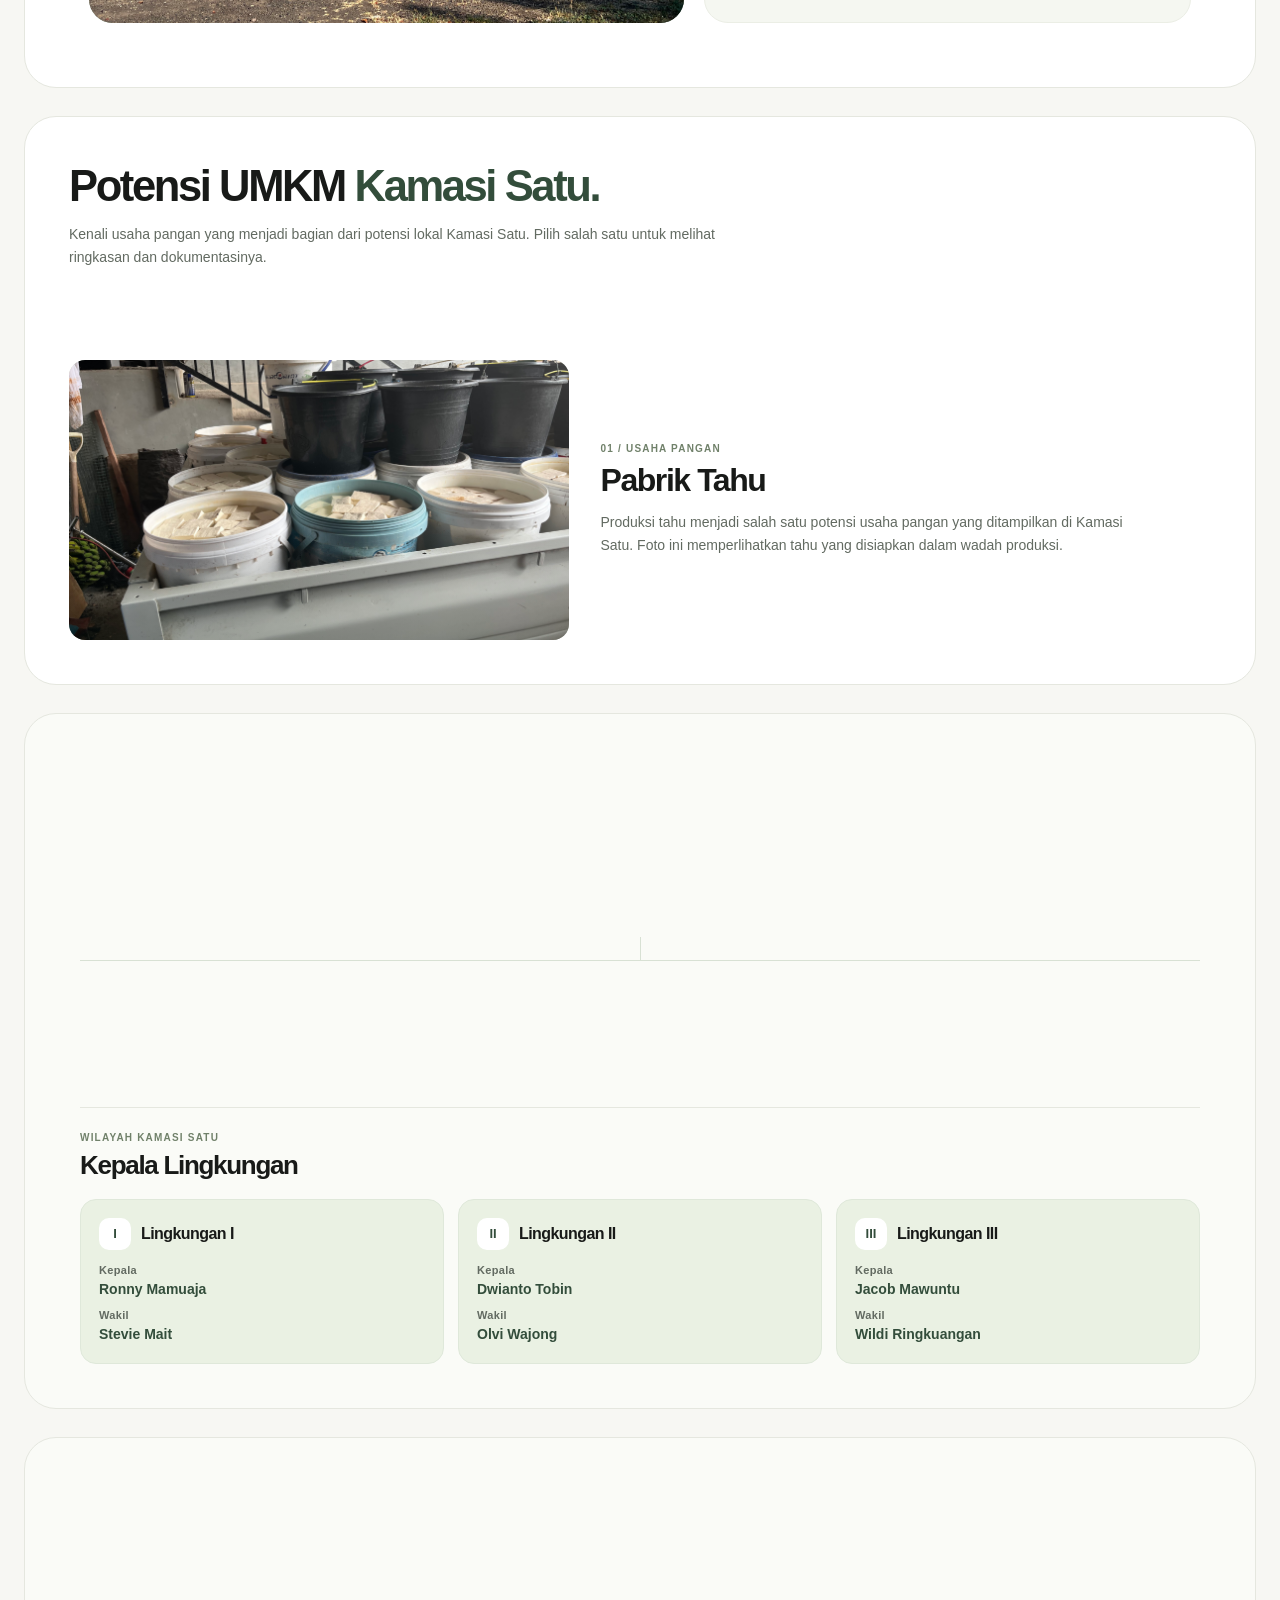
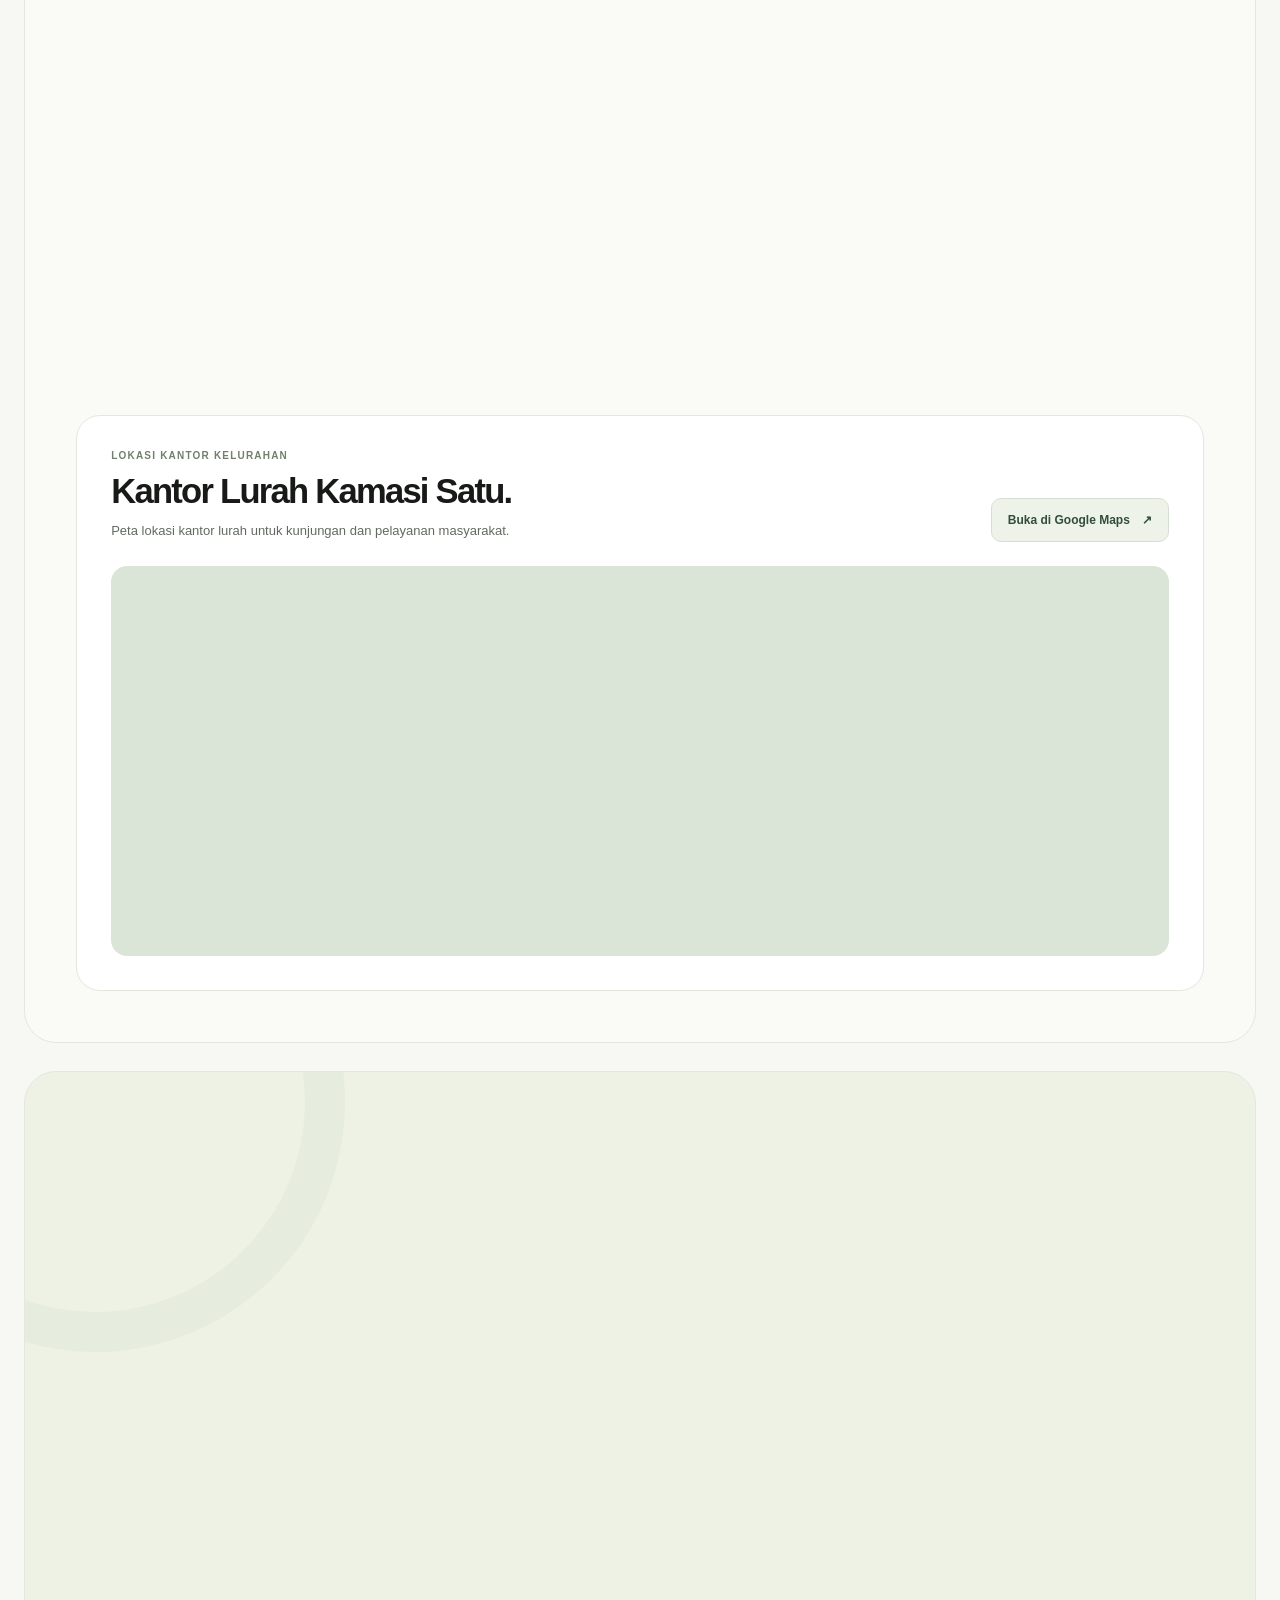
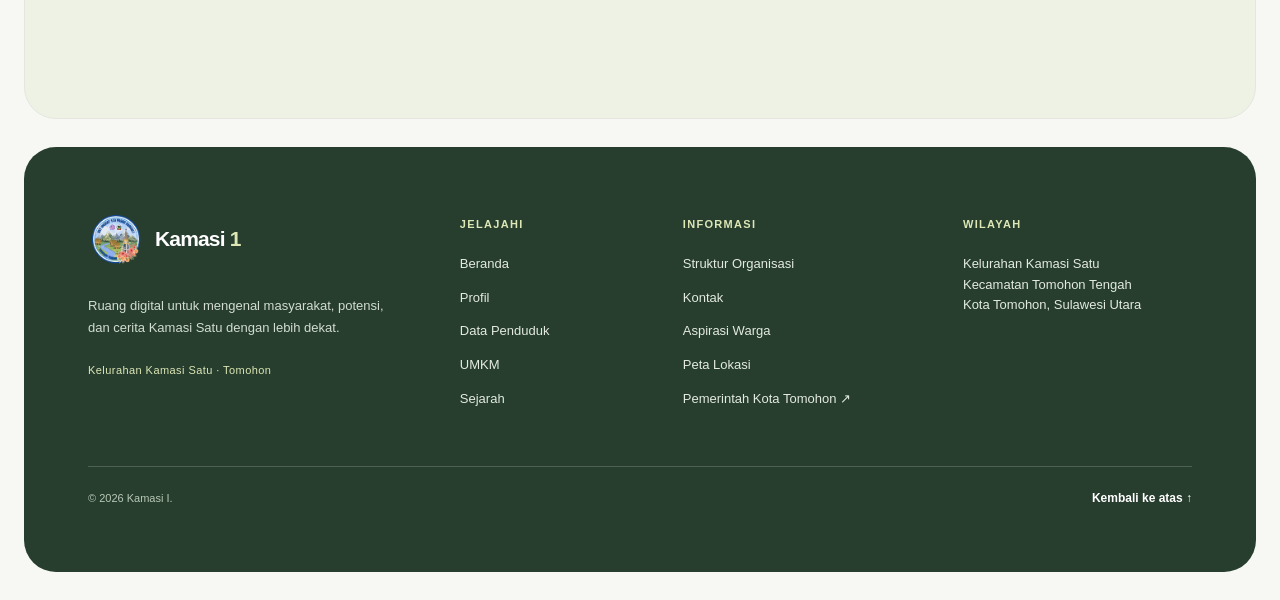
==== commit 39447a23: "update kolom compact untuk statistik dan informaasi mengenai kamasi satu" ====
--- a/index.html
+++ b/index.html
@@ -105,8 +105,12 @@
 
 
               <div class="stats animate-in" aria-label="Statistik contoh Kamasi 1, belum terverifikasi">
-                <div class="stats__card"><strong class="stats__number">1.016</strong><span class="stats__label">Penduduk</span></div>
-                <div class="stats__card"><strong class="stats__number">372</strong><span class="stats__label">Kepala Keluarga</span></div>
+                <div class="stats__card"><strong class="stats__number">1.066</strong><span class="stats__label">Penduduk</span></div>
+                <!-- Luas wilayah 0,84 km² diberikan pengguna; bukan hasil penjumlahan kategori lahan. -->
+                <div class="stats__card">
+                  <strong class="stats__number">0,84 km²</strong>
+                  <span class="stats__label">Luas Wilayah</span>
+                </div>
                 <div class="stats__card"><strong class="stats__number">15</strong><span class="stats__label">UMKM Lokal</span></div>
                 <div class="stats__card"><strong class="stats__number">5</strong><span class="stats__label">Fasilitas Umum</span></div>
               </div>
@@ -162,7 +166,7 @@
               <div class="profile__fact"><dt>Kode Pos</dt><dd>95441</dd></div>
               <div class="profile__fact"><dt>Lurah</dt><dd>Yanny Tumewu, SE</dd></div>
               <div class="profile__fact"><dt>Kota / Provinsi</dt><dd>Tomohon / Sulawesi Utara</dd></div>
-              <div class="profile__fact"><dt>Luas wilayah</dt><dd>± 1,8 km²</dd></div>
+              <div class="profile__fact"><dt>Luas wilayah</dt><dd>0,84 km²</dd></div>
               <div class="profile__fact"><dt>Lingkungan</dt><dd>3 Lingkungan</dd></div>
             </dl>
             <a class="profile__more" href="profile.html">Baca profil lengkap <span aria-hidden="true">↗</span></a>
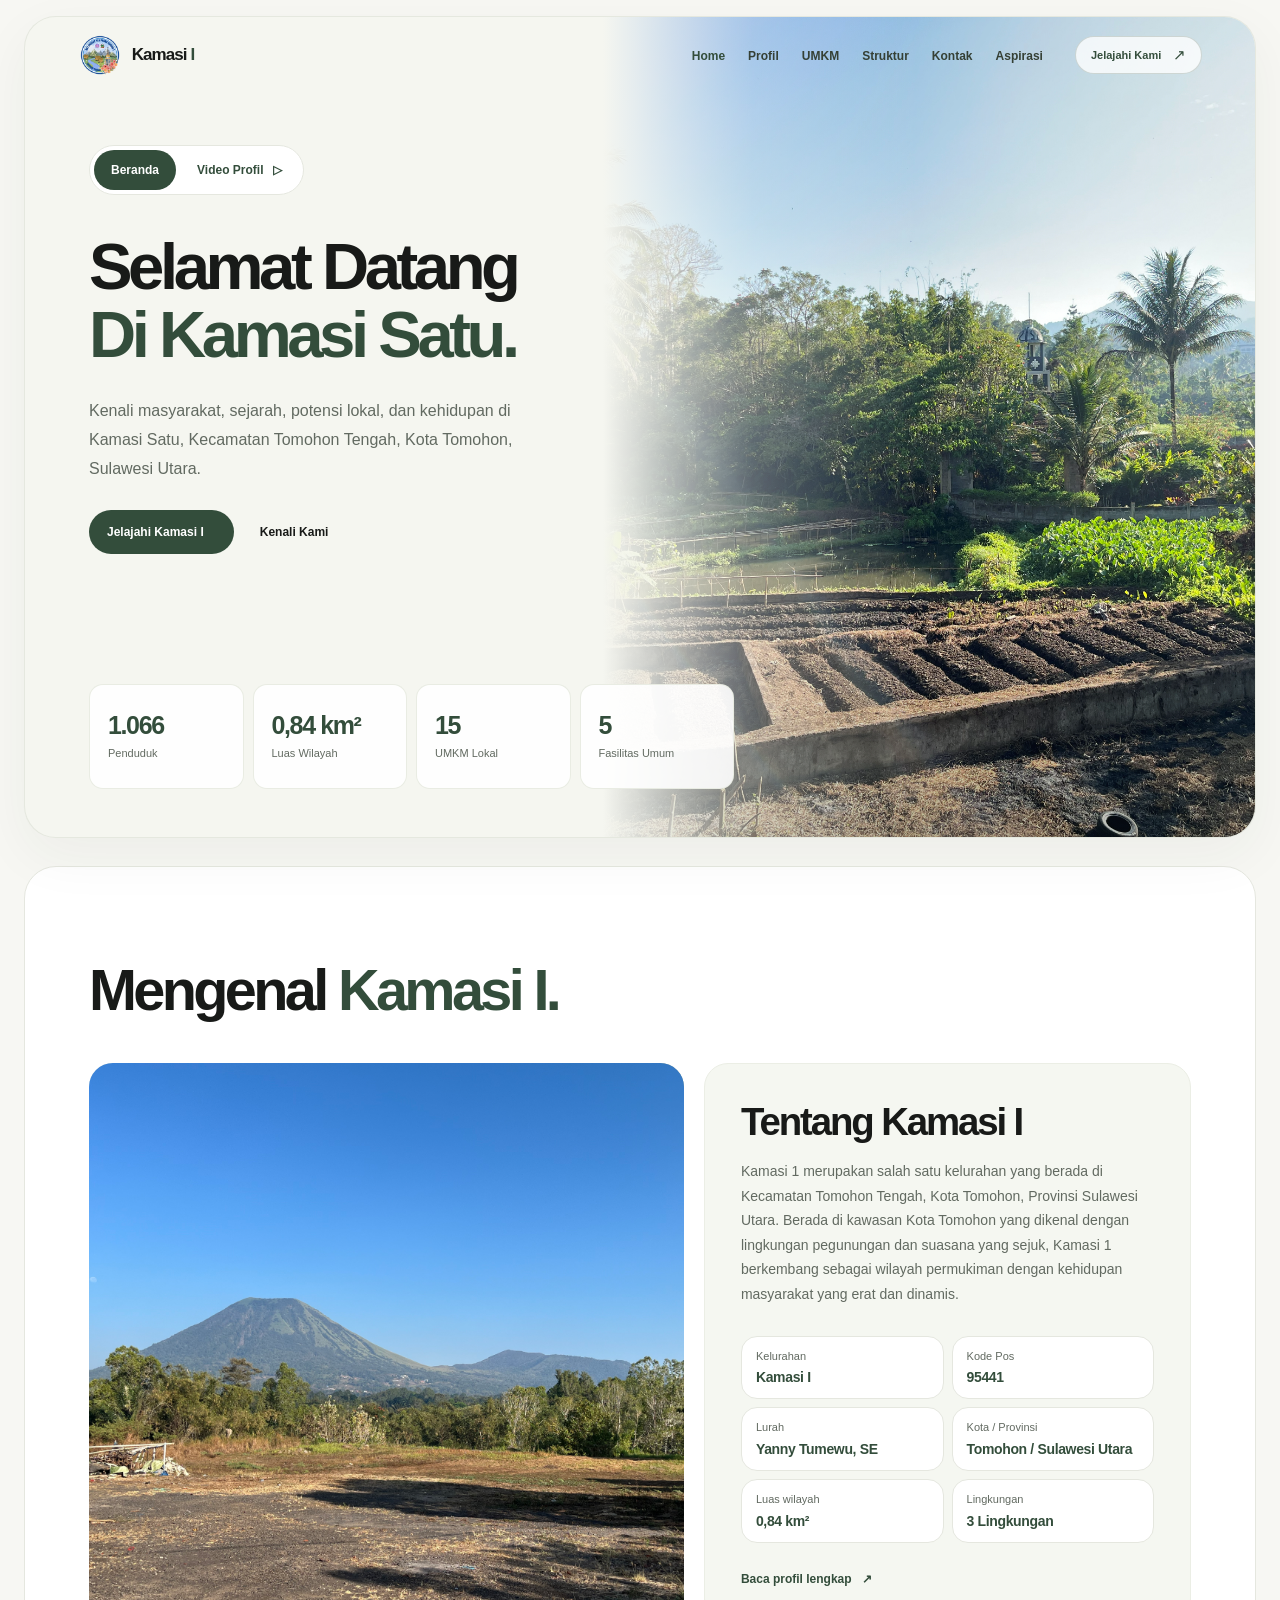
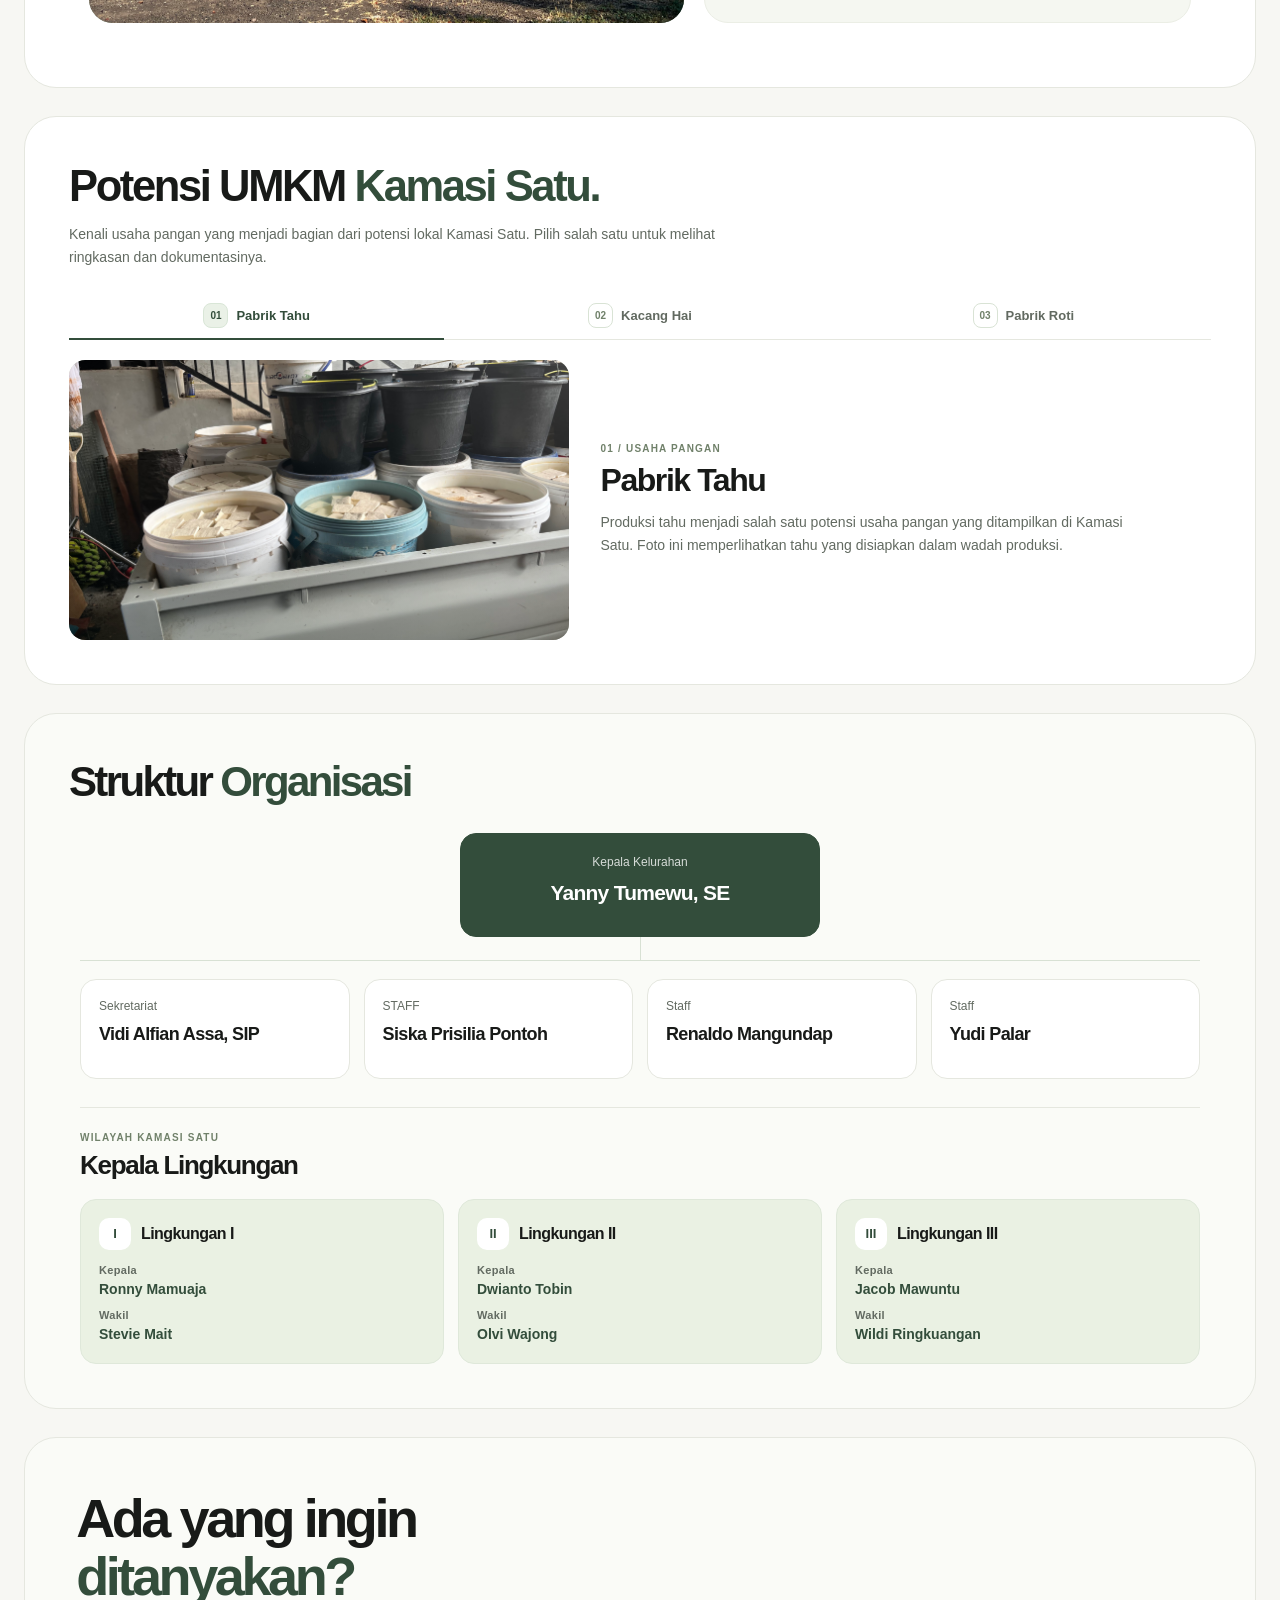
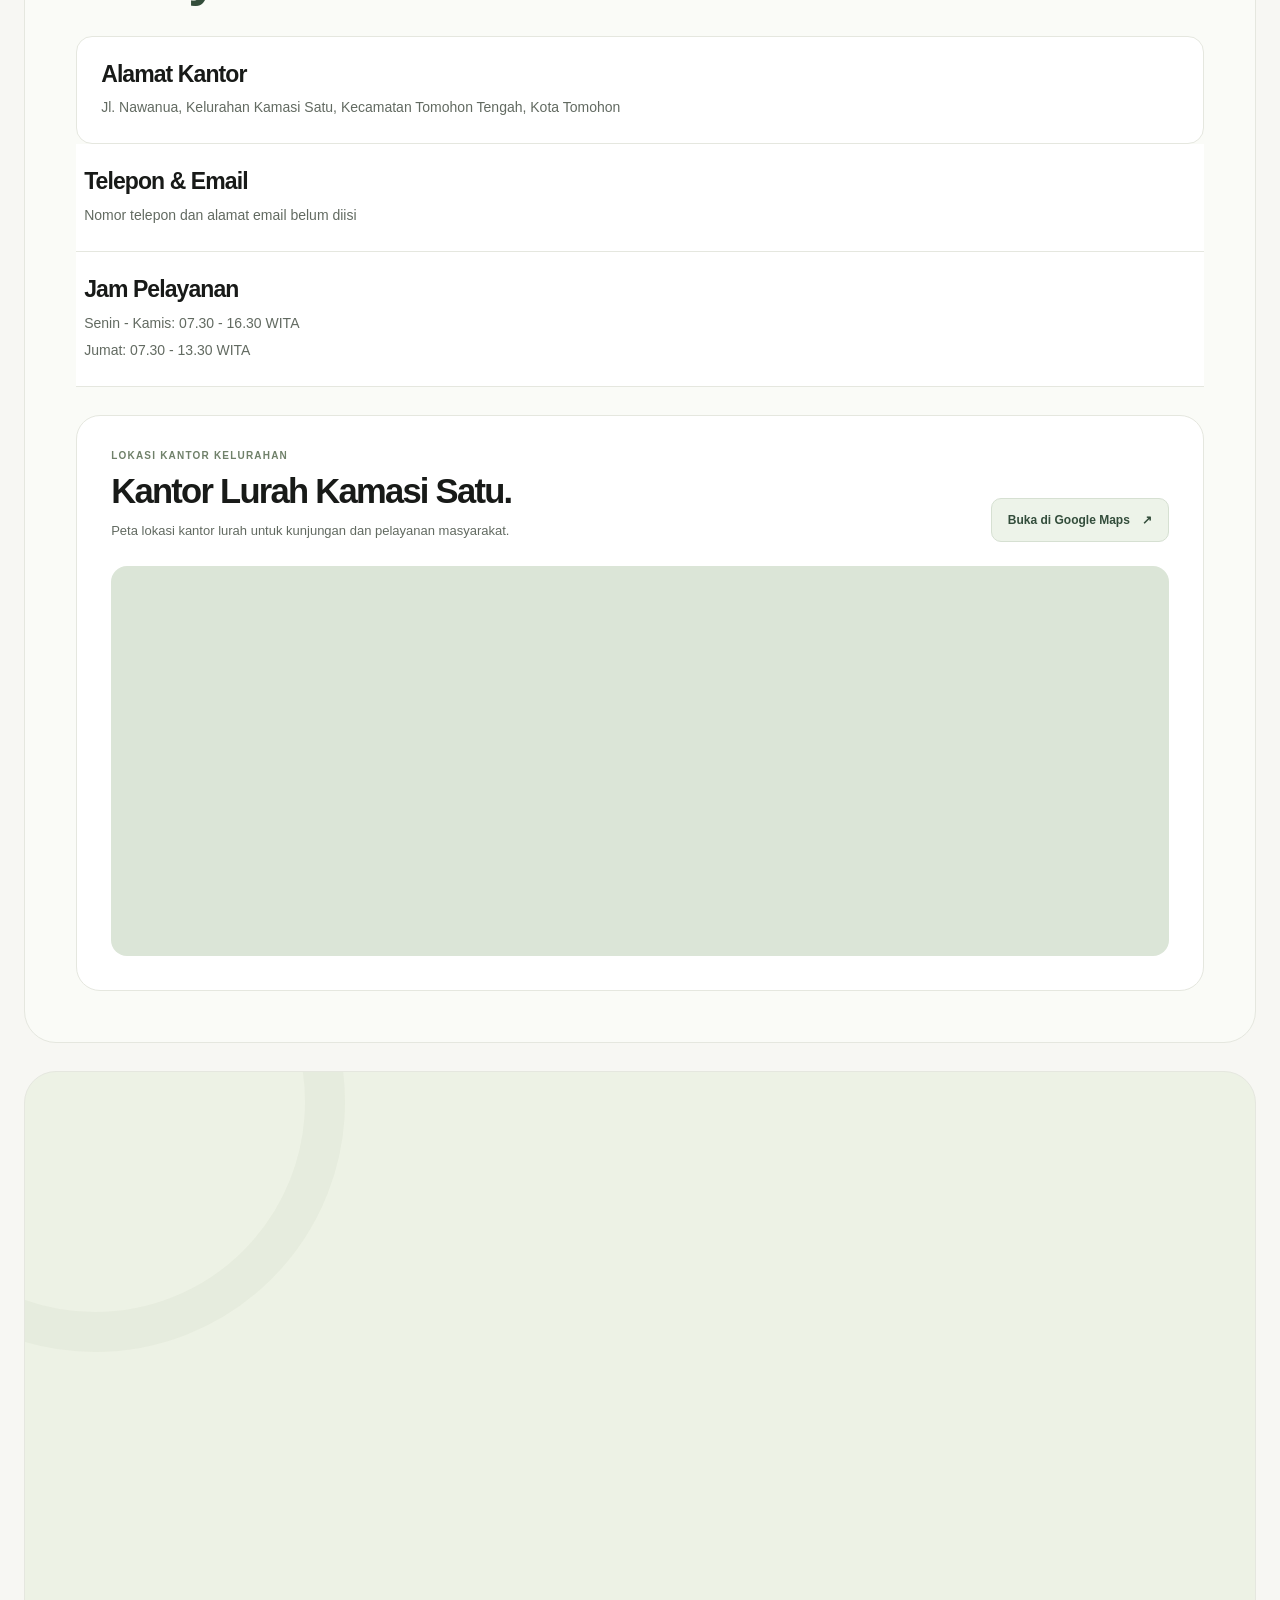
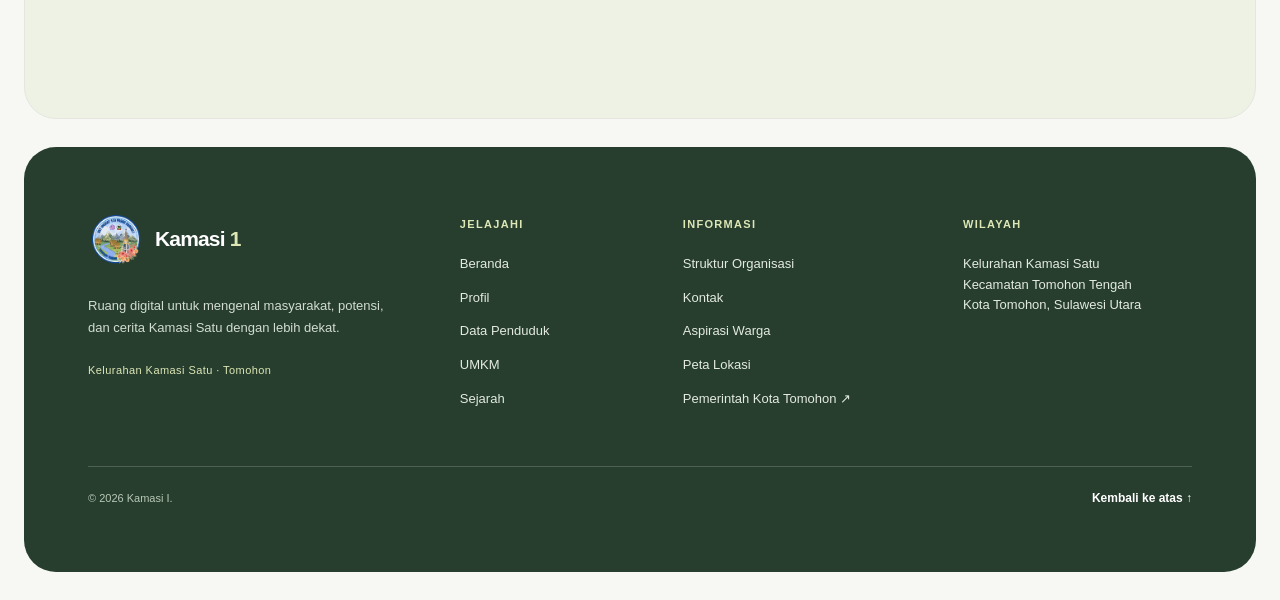
==== commit c2a762b0: "update struktur and staff keluarahan" ====
--- a/index.html
+++ b/index.html
@@ -251,6 +251,10 @@
               <p class="structure-card__eyebrow">Staff</p>
               <h3>Renaldo Mangundap</h3>
             </article>
+            <article class="structure-card">
+              <p class="structure-card__eyebrow">Staff</p>
+              <h3>Yudi Palar</h3>
+            </article>
           </div>
         </div>
 
--- a/css/style.css
+++ b/css/style.css
@@ -595,7 +595,7 @@
 
 .structure__team {
   display: grid;
-  grid-template-columns: repeat(3, minmax(0, 1fr));
+  grid-template-columns: repeat(4, minmax(0, 1fr));
   gap: 14px;
   margin-top: 18px;
 }
--- a/css/responsive.css
+++ b/css/responsive.css
@@ -14,6 +14,7 @@
 }
 
 @media (min-width: 768px) and (max-width: 1023px) {
+  .structure__team { grid-template-columns: repeat(2, minmax(0, 1fr)); }
   .hero__slide--home { min-height: 780px; grid-template-columns: 50% 50%; }
   .hero__tabs { top: 114px; left: 36px; }
   .hero__slide--video { padding: 114px 36px 36px; }
@@ -214,14 +215,18 @@
   .umkm__detail-lead { margin-top: 10px; font-size: 13px; }
   .history__aside { min-height: 320px; }
   .history__timeline-wrap { padding: 28px; }
-  .structure__branches { display: none; }
-  .structure__team { grid-template-columns: 1fr; gap: 12px; margin-top: 12px; }
-  .structure-card { min-height: 0; padding: 16px 18px; }
+  .structure__branches { height: 22px; }
+  .structure__team { grid-template-columns: repeat(2, minmax(0, 1fr)); gap: 10px; margin-top: 16px; }
+  .structure-card { min-height: 0; padding: 14px; }
+  .structure__team .structure-card h3 { font-size: 15px; line-height: 1.4; }
   .structure-card--lead { min-height: 96px; padding: 18px; }
   .structure__neighborhoods { margin-top: 24px; padding-top: 22px; scroll-margin-top: 80px; }
   .structure__neighborhoods-header { align-items: flex-start; flex-direction: column; gap: 12px; }
-  .structure__neighborhoods-grid { grid-template-columns: 1fr; gap: 10px; margin-top: 16px; }
-  .neighborhood-card__people { grid-template-columns: repeat(2, minmax(0, 1fr)); gap: 16px; }
+  .structure__neighborhoods-grid { grid-template-columns: repeat(2, minmax(0, 1fr)); gap: 10px; margin-top: 16px; }
+  .neighborhood-card { padding: 14px; }
+  .neighborhood-card__heading { align-items: flex-start; flex-direction: column; gap: 8px; }
+  .neighborhood-card__heading h4 { font-size: 14px; }
+  .neighborhood-card__people { gap: 12px; }
   .contact__grid { grid-template-columns: 1fr; gap: 14px; }
   .contact__feature { min-height: 340px; }
   .contact__map { margin-top: 14px; padding: 24px; scroll-margin-top: 80px; }
@@ -315,7 +320,10 @@
   .history__footnote,
   .structure__footnote,
   .contact__footnote { font-size: 12px; }
-  .structure-card h3 { font-size: 18px; }
+  .structure { padding-inline: 18px; }
+  .structure__team .structure-card { padding: 12px; }
+  .structure__team .structure-card h3 { font-size: 14px; }
+  .structure-card--lead h3 { font-size: 18px; }
   .structure-card__symbol { display: none; }
   .structure__neighborhoods-header h3 { font-size: 22px; }
   .contact__feature { min-height: 300px; border-radius: 18px; padding: 24px; }
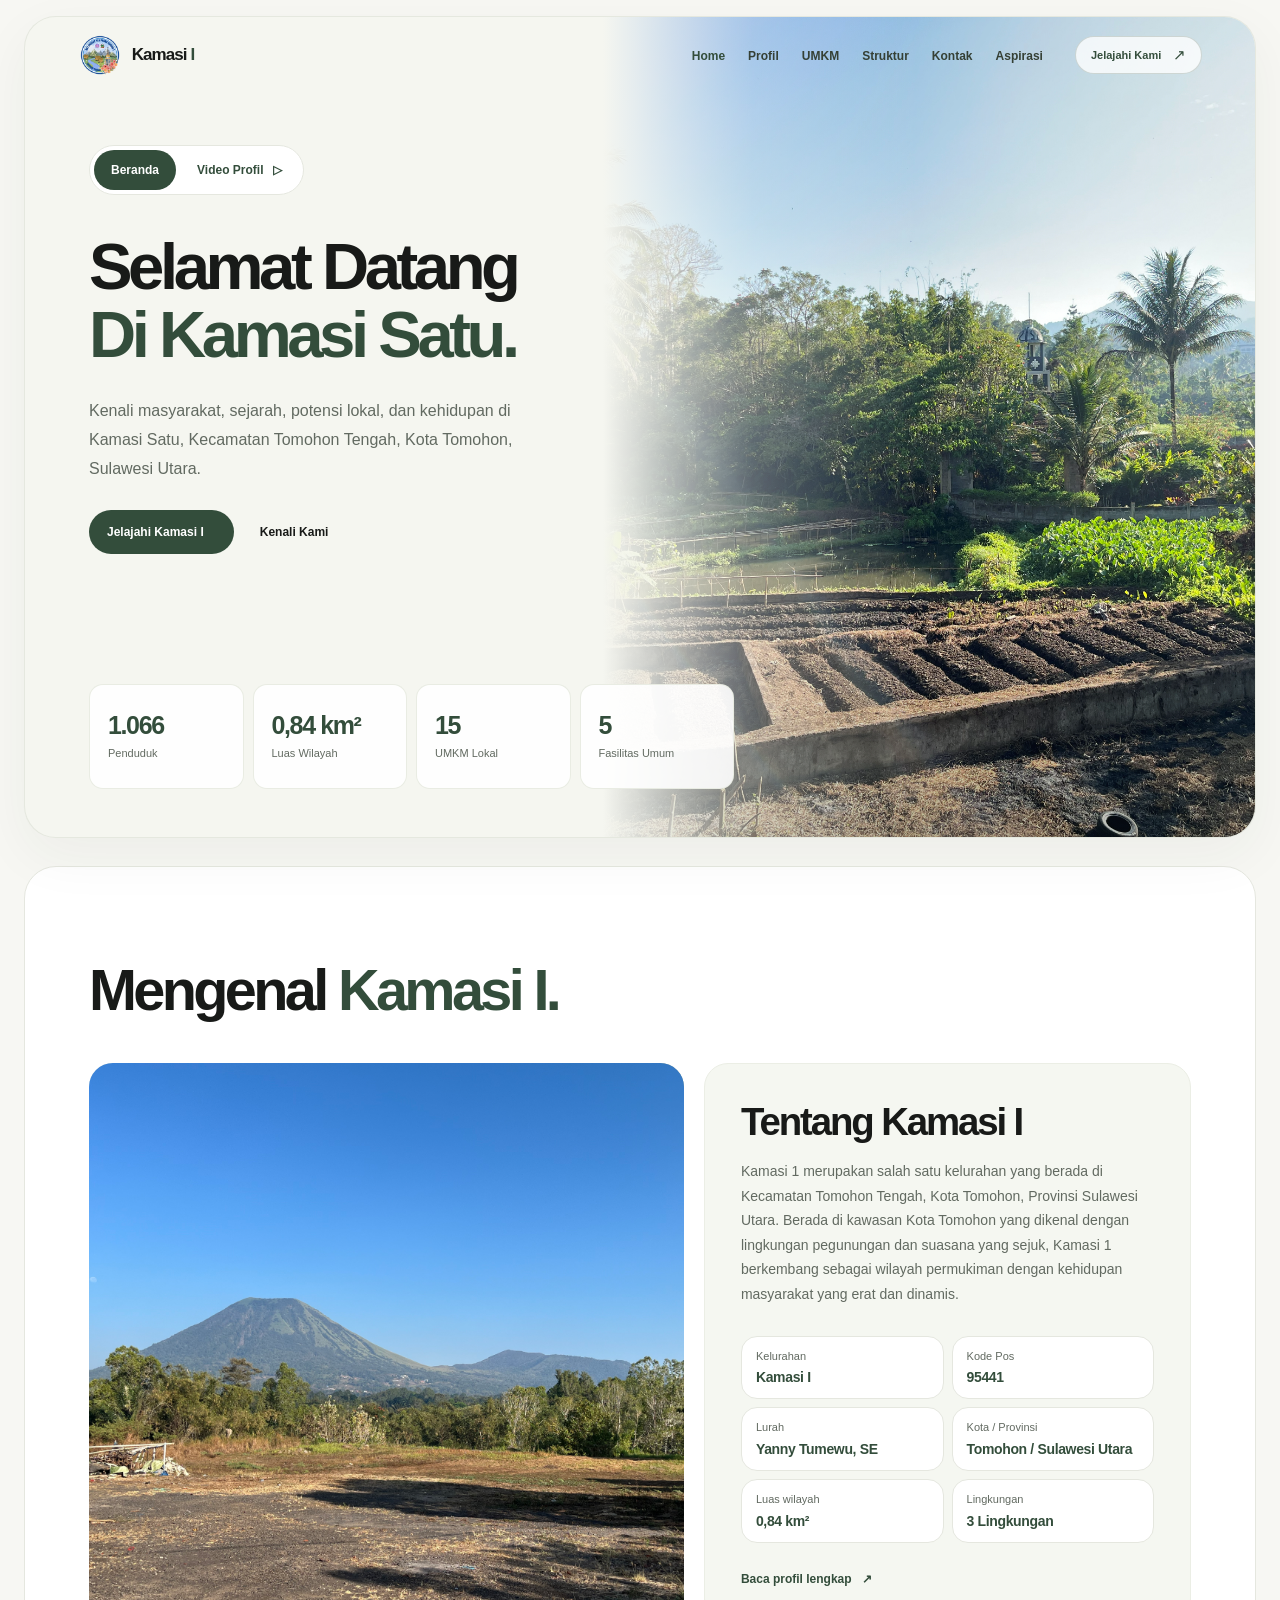
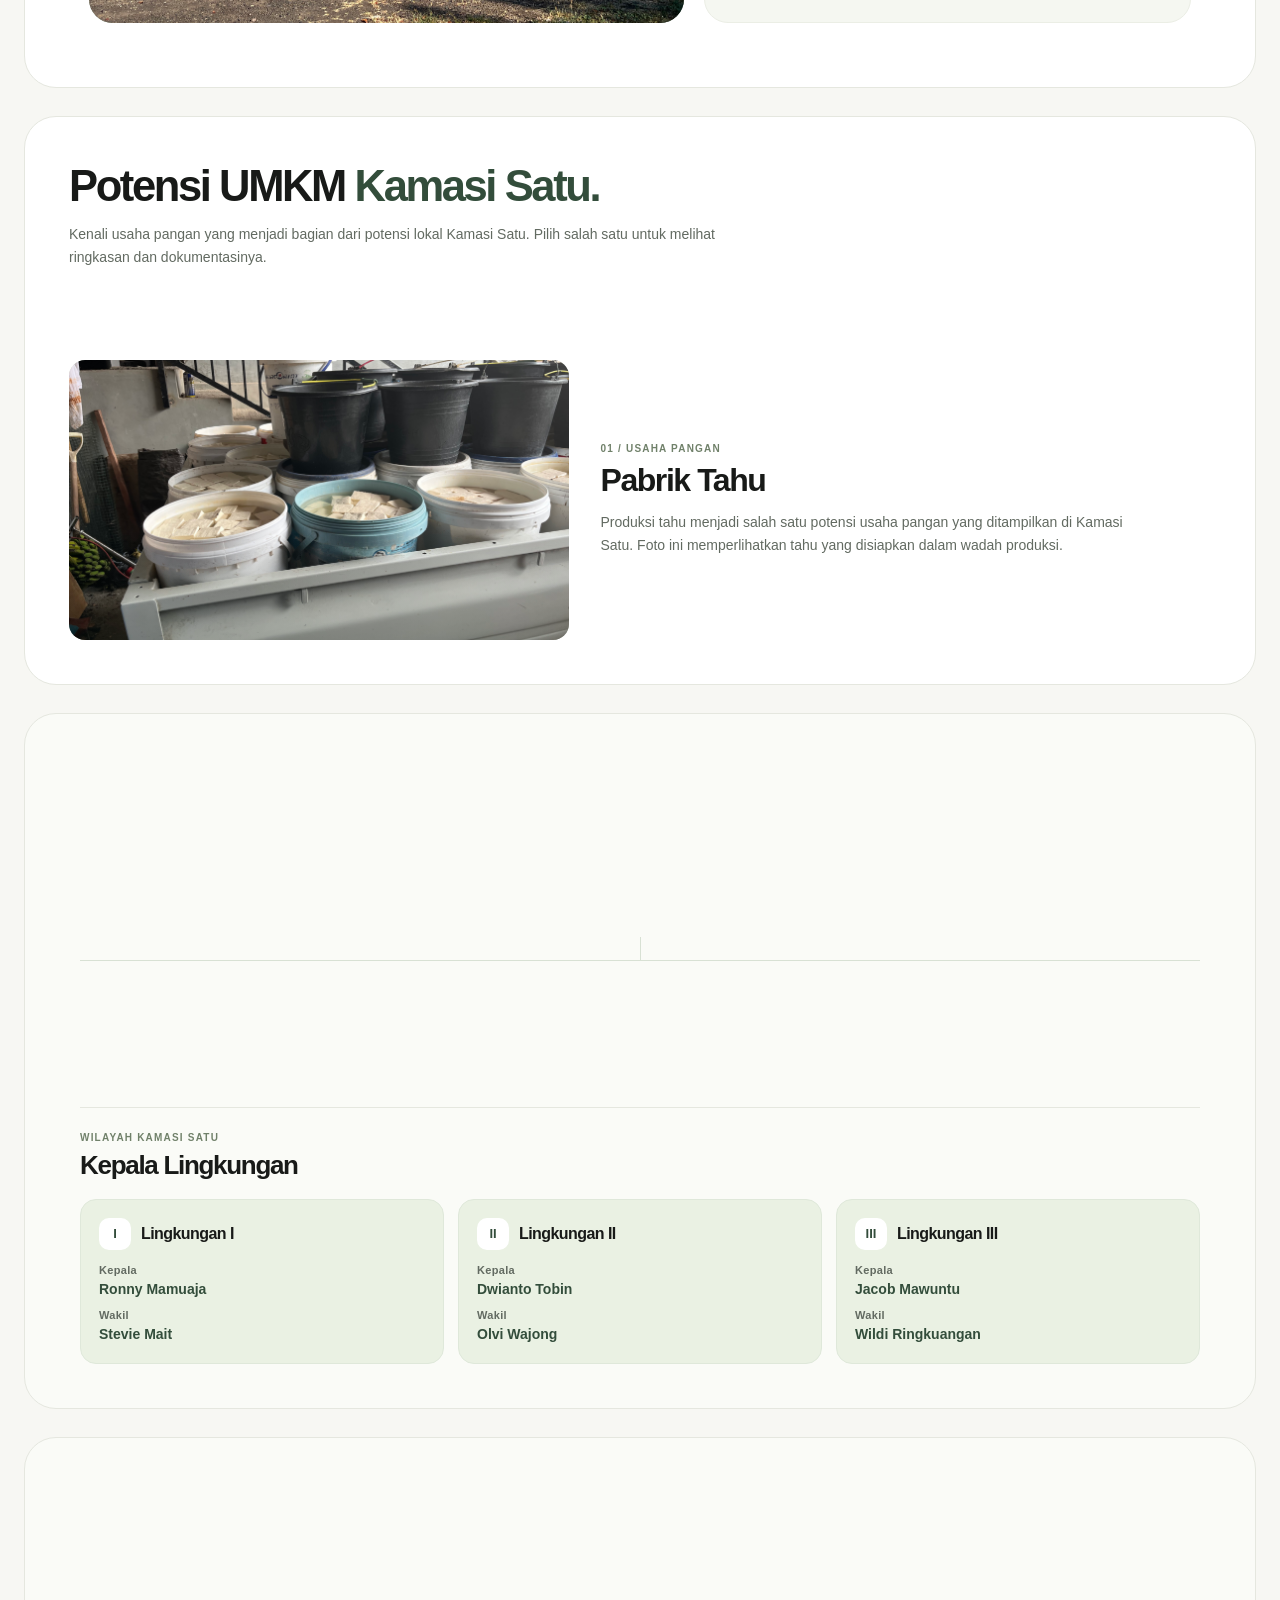
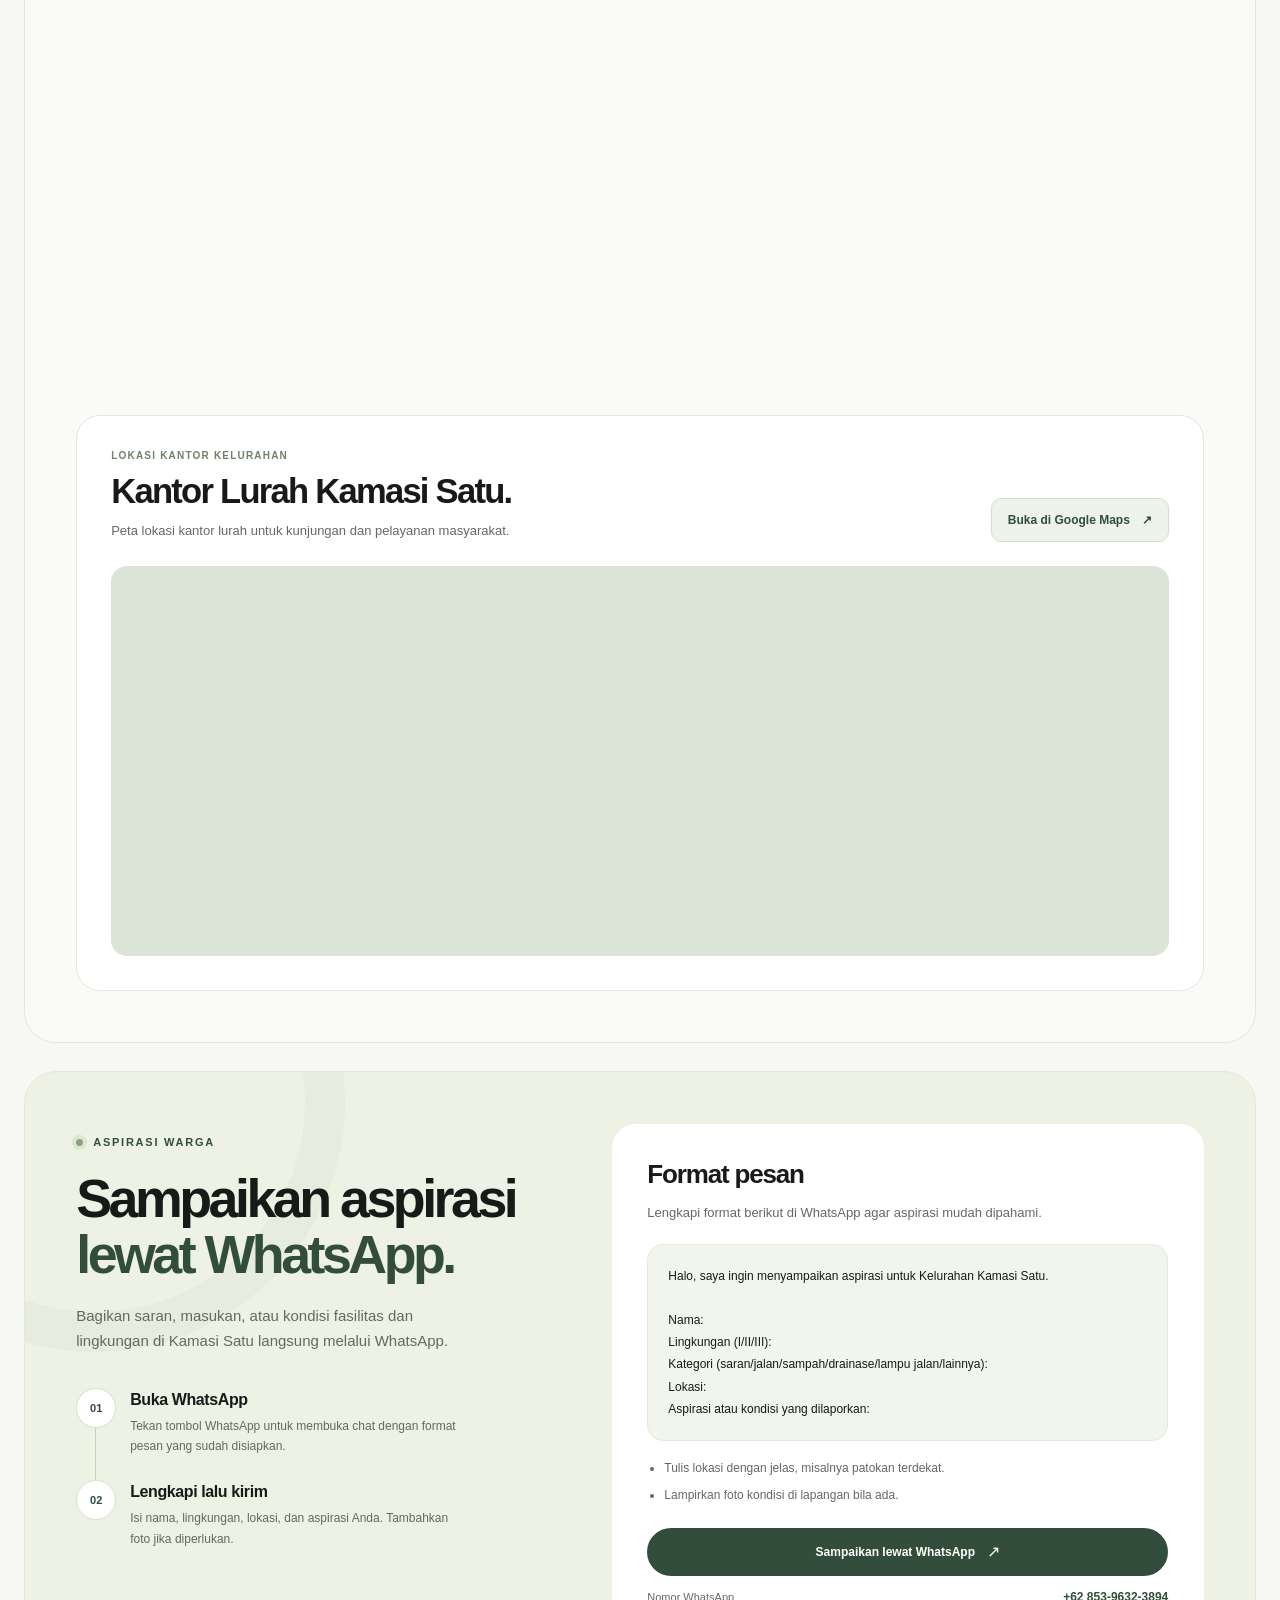
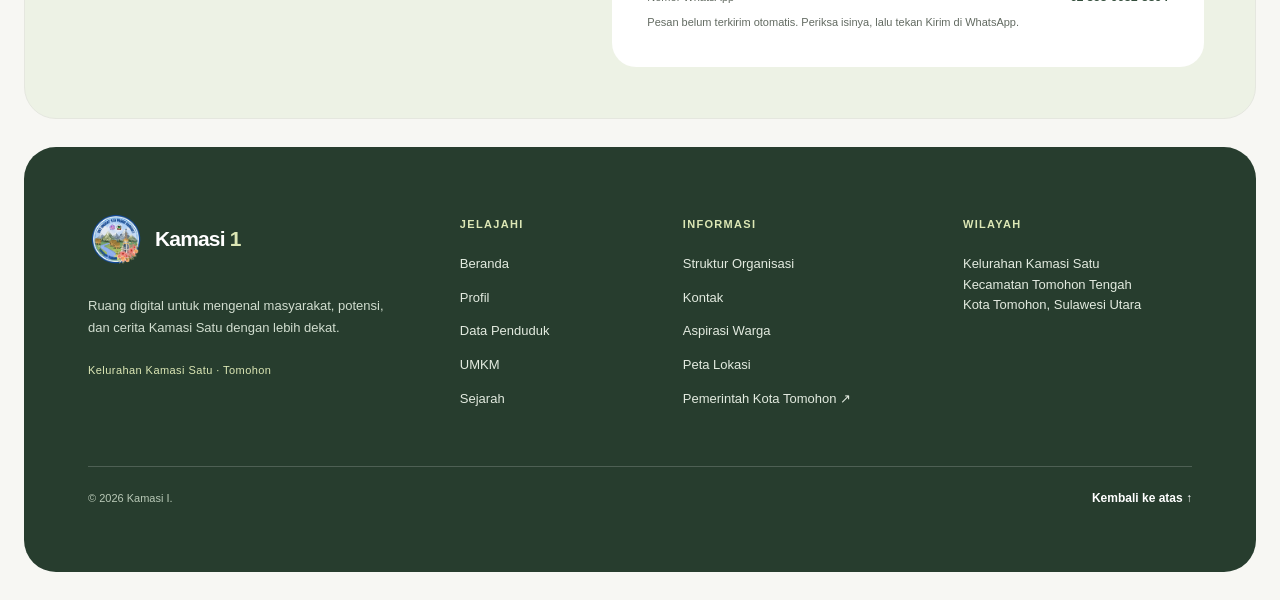
==== commit 678ef25b: "update vids profile desa" ====
--- a/index.html
+++ b/index.html
@@ -117,13 +117,14 @@
             </div>
             <div class="hero__slide hero__slide--video" id="hero-panel-video" hidden>
               <div class="hero__video-intro">
-                <h2 class="hero__video-title" id="hero-video-title">Lihat profile <span>Kamasi Satu
-
-                </span></h2>
-                <p class="hero__video-description" id="hero-video-status">Video profil sedang dipersiapkan. Untuk sementara, nikmati potret Kamasi Satu.</p>
+                <h2 class="hero__video-title" id="hero-video-title">Lihat profil <span>Kamasi Satu</span></h2>
+                <p class="hero__video-description" id="hero-video-status">Temukan kehidupan dan potensi Kamasi Satu melalui video profil. Tekan Putar untuk menonton.</p>
               </div>
               <div class="hero__video-frame">
-                <video class="hero__video" controls playsinline preload="none" poster="assets/images/hero/kamasi-hero%20.jpg" aria-label="Video profil Kamasi Satu" aria-describedby="hero-video-status" hidden></video>
+                <video class="hero__video" controls playsinline preload="none" poster="assets/images/hero/kamasi-hero%20.jpg" aria-label="Video profil Kamasi Satu" aria-describedby="hero-video-status" hidden>
+                  <source src="assets/vids.mp4" type="video/mp4" />
+                  Browser Anda tidak mendukung pemutar video. <a href="assets/vids.mp4">Buka video profil Kamasi Satu</a>.
+                </video>
                 <img class="hero__video-poster" src="assets/images/hero/kamasi-hero%20.jpg" alt="Potret kawasan Kamasi Satu sebagai pengganti sementara video profil" width="4032" height="3024" />
               </div>
             </div>
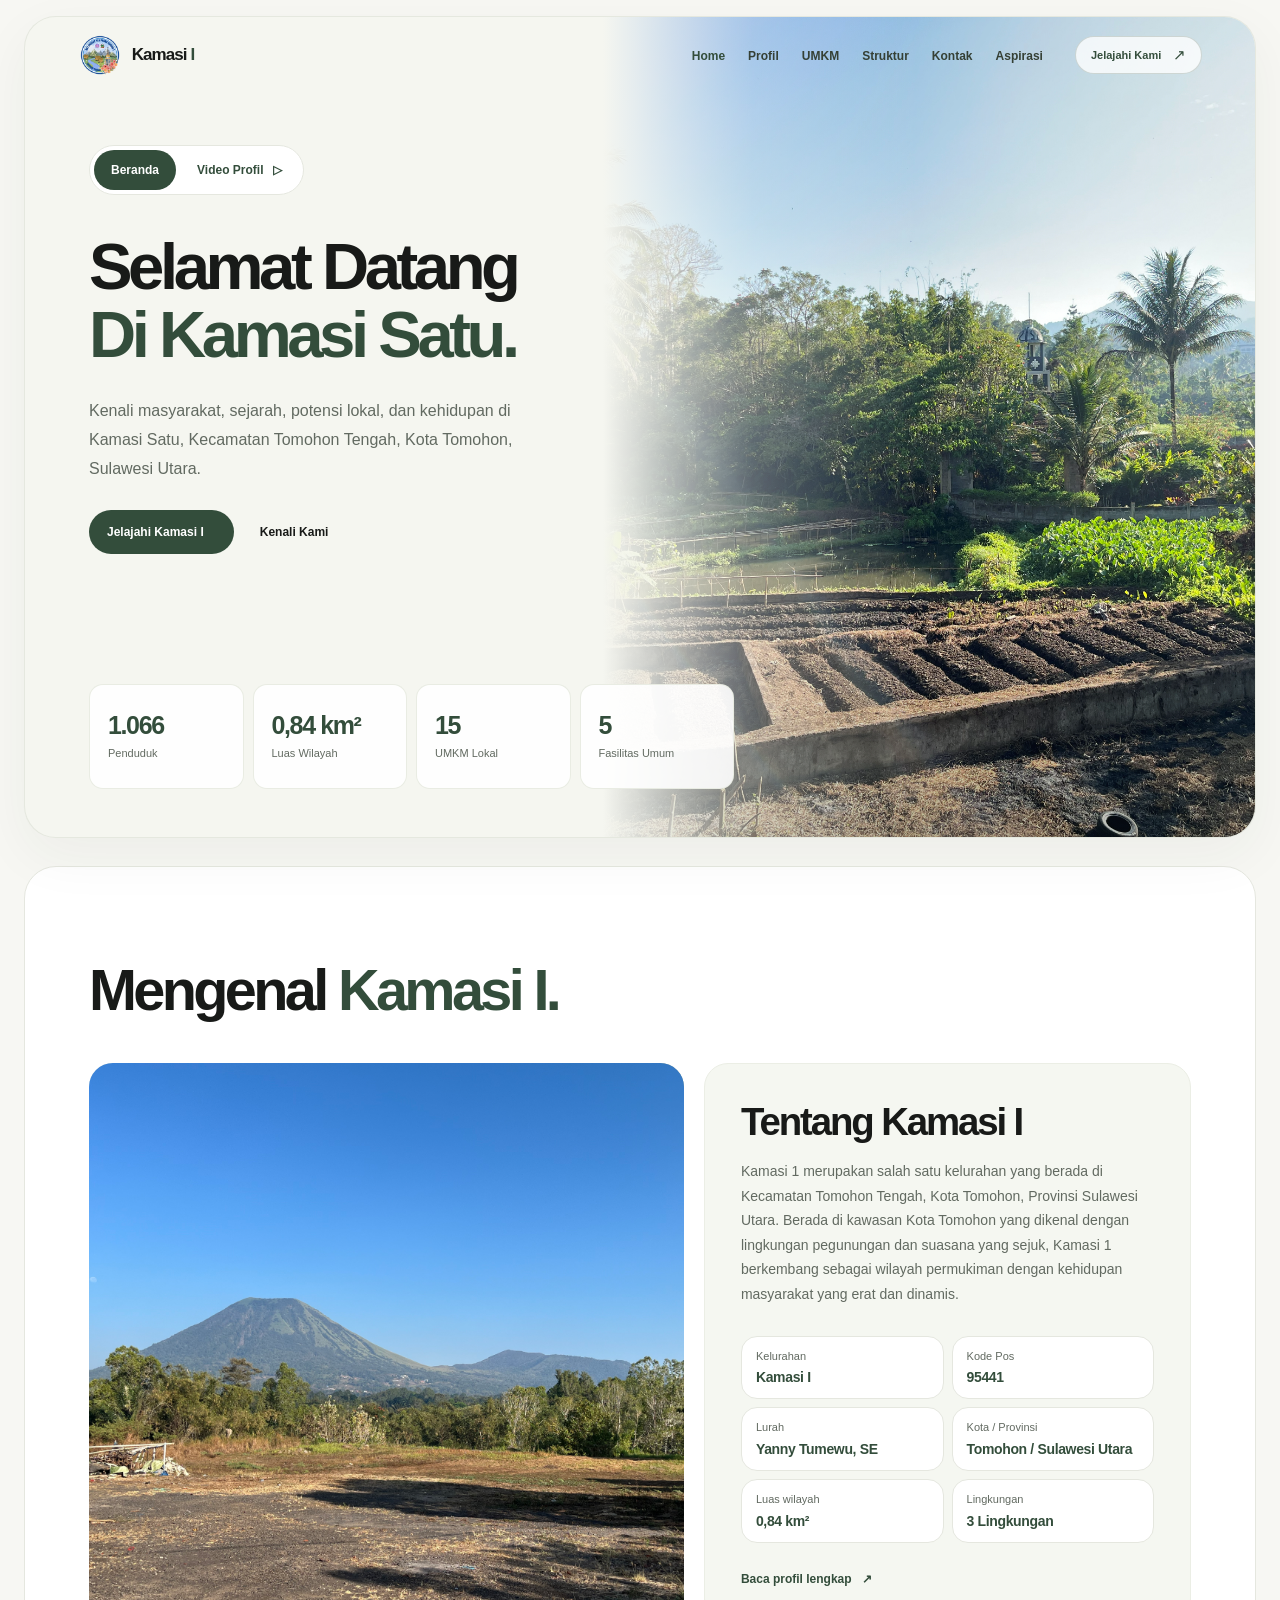
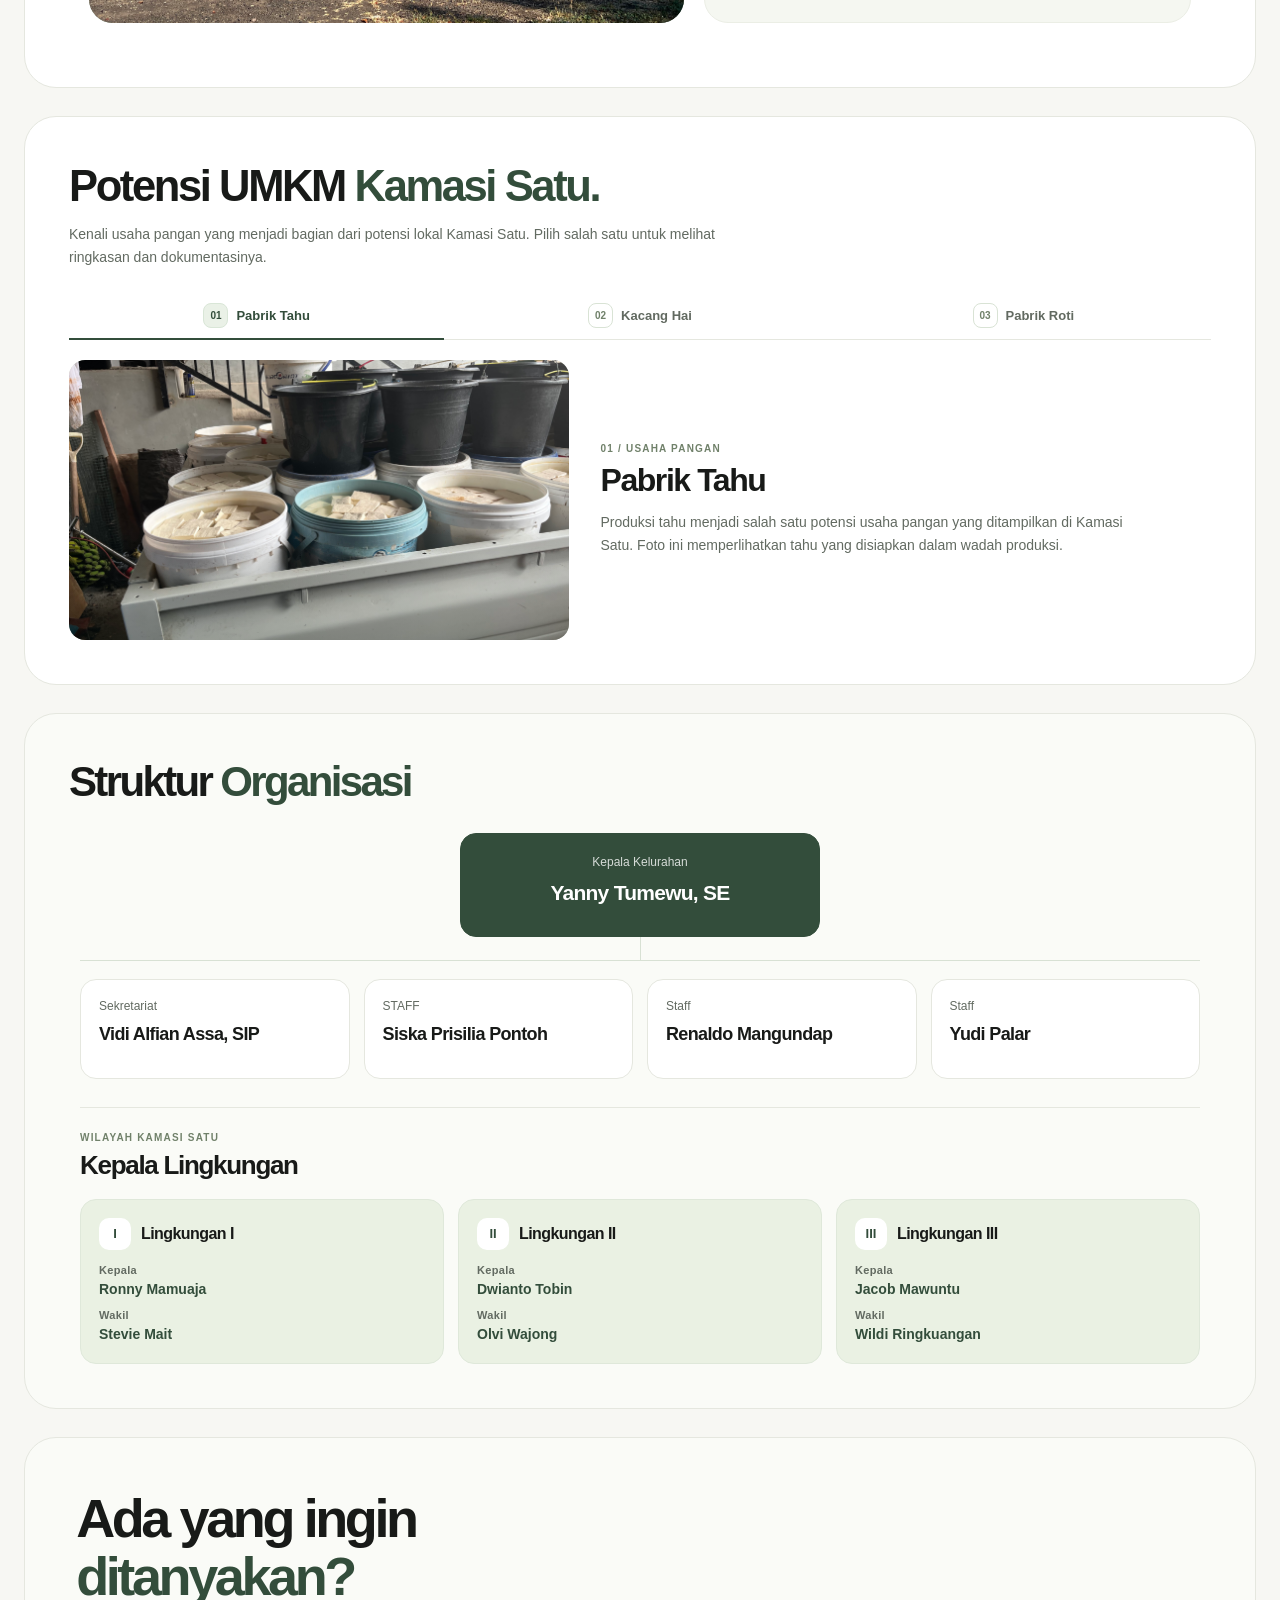
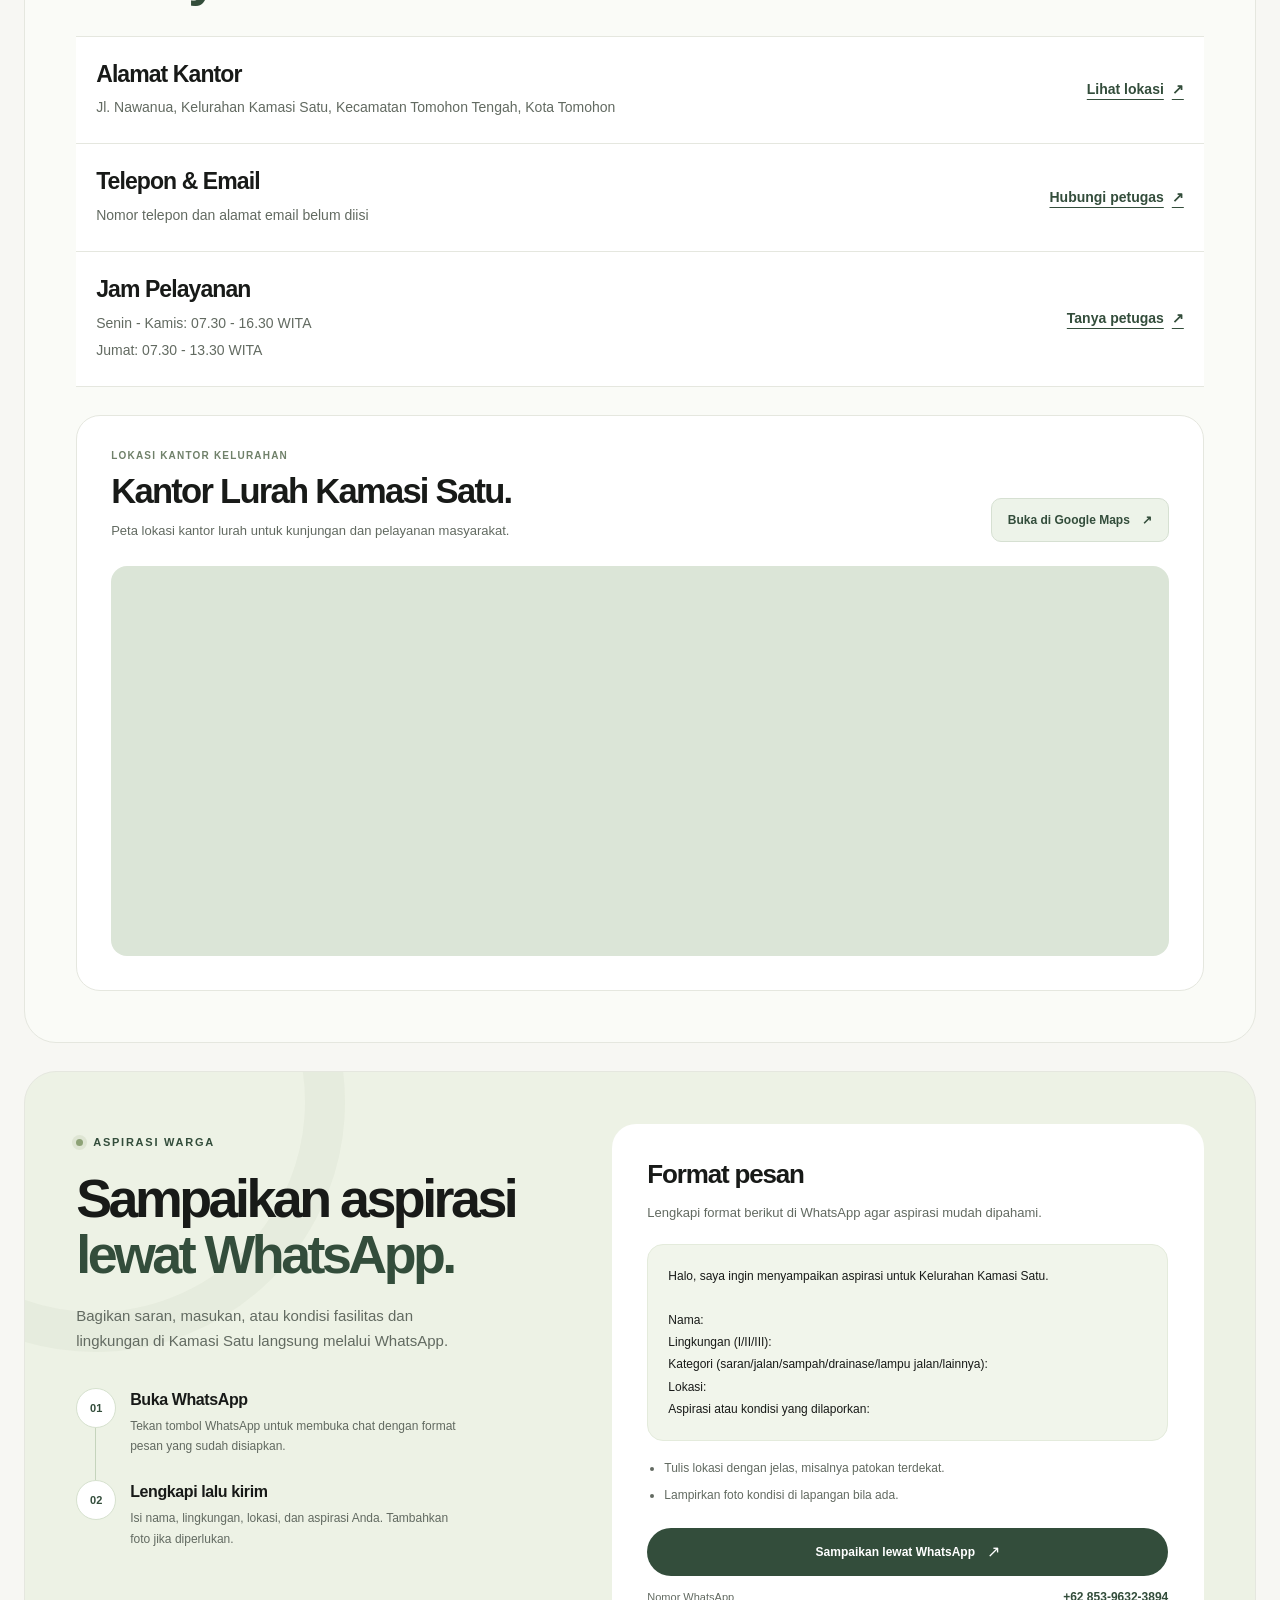
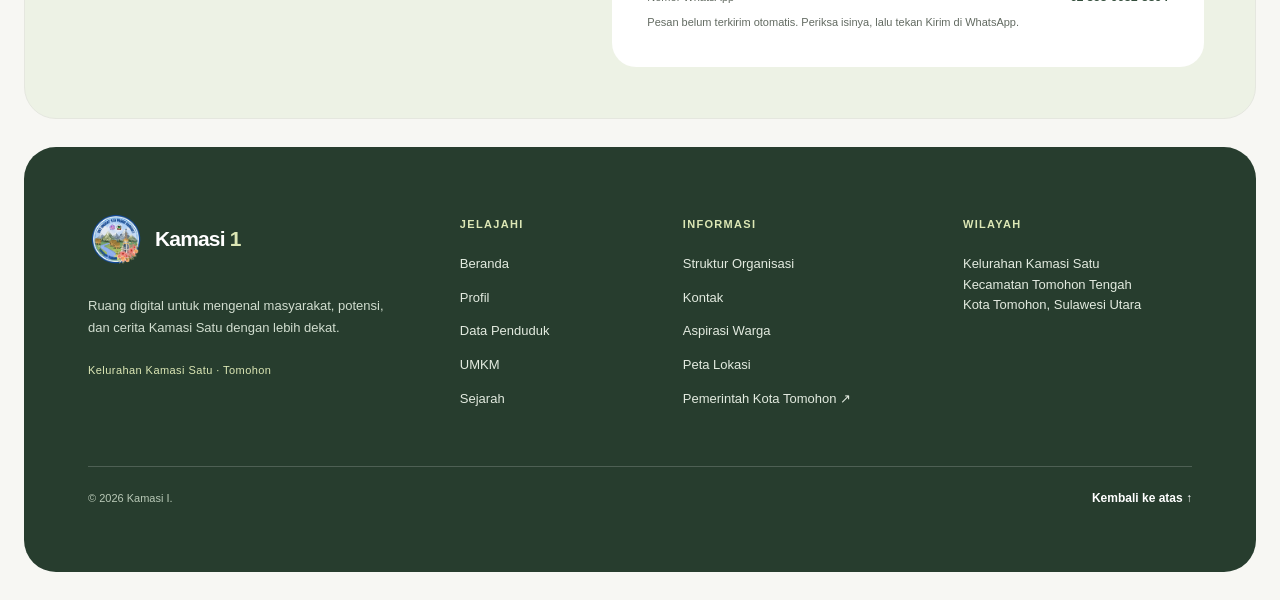
==== commit 1b1a28fd: "update grid contact section" ====
--- a/index.html
+++ b/index.html
@@ -308,29 +308,30 @@
             <h2 class="contact__title" id="contact-title">Ada yang ingin<br /><span>ditanyakan?</span></h2>
           </div>
         </div>
-
-
-          <div class="contact__details">
-            <div class="contact-card">
-              <div>
-                <h3>Alamat Kantor</h3>
-                <p>Jl. Nawanua, Kelurahan Kamasi Satu, Kecamatan Tomohon Tengah, Kota Tomohon</p>
-              </div>
-            </div>
-            <div class="contact-card">
-              <div>
-                <h3>Telepon &amp; Email</h3>
-                <p>Nomor telepon dan alamat email belum diisi</p>
-              </div>
-            </div>
-            <div class="contact-card">
-              <div>
-                <h3>Jam Pelayanan</h3>
-                <p>Senin - Kamis: 07.30 - 16.30 WITA</p>
-                <p>Jumat: 07.30 - 13.30 WITA</p>
-              </div>
-            </div>
-          </div>
+        <div class="contact__details">
+          <div class="contact-card">
+            <div class="contact-card__content">
+              <h3>Alamat Kantor</h3>
+              <p>Jl. Nawanua, Kelurahan Kamasi Satu, Kecamatan Tomohon Tengah, Kota Tomohon</p>
+            </div>
+            <a class="contact-card__action" href="https://maps.app.goo.gl/ySBEKvRKJSBdPKPK8" target="_blank" rel="noopener noreferrer">Lihat lokasi <span aria-hidden="true">↗</span></a>
+          </div>
+          <div class="contact-card">
+            <div class="contact-card__content">
+              <h3>Telepon &amp; Email</h3>
+              <p>Nomor telepon dan alamat email belum diisi</p>
+            </div>
+            <a class="contact-card__action" href="https://wa.me/6285396323894" target="_blank" rel="noopener noreferrer">Hubungi petugas <span aria-hidden="true">↗</span></a>
+          </div>
+          <div class="contact-card">
+            <div class="contact-card__content">
+              <h3>Jam Pelayanan</h3>
+              <p>Senin - Kamis: 07.30 - 16.30 WITA</p>
+              <p>Jumat: 07.30 - 13.30 WITA</p>
+            </div>
+            <a class="contact-card__action" href="https://wa.me/6285396323894?text=Halo%2C%20saya%20ingin%20menanyakan%20jadwal%20dan%20persyaratan%20pelayanan%20di%20Kelurahan%20Kamasi%20Satu." target="_blank" rel="noopener noreferrer">Tanya petugas <span aria-hidden="true">↗</span></a>
+          </div>
+        </div>
         <div class="contact__map" id="contact-map">
           <div class="contact__map-heading">
             <div>
--- a/css/components.css
+++ b/css/components.css
@@ -512,16 +512,23 @@
 .contact__feature-location span { color: var(--surface); font-size: 17px; }
 
 .contact-card {
+  display: grid;
+  grid-template-columns: minmax(0, 1fr) auto;
+  align-items: center;
   min-width: 0;
+  gap: 24px;
+  border-top: 1px solid var(--border);
   background: var(--surface);
-  padding: 24px 8px;
-}
-
-.contact-card:first-child { border: 1px solid var(--border); border-radius: var(--radius-medium); padding-inline: 24px; }
-.contact-card:not(:first-child) { border-bottom: 1px solid var(--border); }
+  padding: 24px 20px;
+}
+
+.contact-card:last-child { border-bottom: 1px solid var(--border); }
+.contact-card__content { min-width: 0; }
 .contact-card h3 { font-size: 23px; font-weight: 550; letter-spacing: -0.04em; line-height: 1.2; }
 .contact-card p { max-width: 800px; margin-top: 8px; color: var(--text-secondary); font-size: 14px; line-height: 1.65; overflow-wrap: anywhere; }
 .contact-card p + p { margin-top: 4px; }
+.contact-card__action { display: inline-flex; min-height: 44px; align-items: center; justify-self: end; gap: 8px; color: var(--primary); font-size: 14px; font-weight: 650; line-height: 1.4; text-decoration: underline; text-underline-offset: 5px; transition: color 180ms ease; }
+.contact-card__action:hover { color: var(--text-primary); }
 
 .contact__map-kicker { color: var(--primary-light); font-size: 10px; font-weight: 700; letter-spacing: 0.12em; text-transform: uppercase; }
 .contact__map-link {
@@ -566,6 +573,7 @@
   .structure-card,
   .neighborhood-card,
   .contact-card,
+  .contact-card__action,
   .contact__map-link {
     transition: none;
   }
--- a/css/responsive.css
+++ b/css/responsive.css
@@ -70,7 +70,7 @@
   .history__item div > p:last-child { font-size: 11px; }
   .contact__feature { min-height: 565px; padding: 28px; }
   .contact__feature h3 { font-size: 44px; }
-  .contact-card { padding: 22px 8px; }
+  .contact-card { gap: 20px; padding: 22px 16px; }
   .contact-card h3 { font-size: 21px; }
   .contact-card p { font-size: 13px; }
   .contact__map-frame { height: 345px; }
@@ -228,6 +228,8 @@
   .neighborhood-card__heading h4 { font-size: 14px; }
   .neighborhood-card__people { gap: 12px; }
   .contact__grid { grid-template-columns: 1fr; gap: 14px; }
+  .contact-card { grid-template-columns: 1fr; gap: 10px; padding: 20px 16px; }
+  .contact-card__action { justify-self: start; font-size: 13px; }
   .contact__feature { min-height: 340px; }
   .contact__map { margin-top: 14px; padding: 24px; scroll-margin-top: 80px; }
   .contact__map-heading { align-items: flex-start; flex-direction: column; gap: 18px; }
@@ -330,8 +332,6 @@
   .contact__feature h3 { font-size: 40px; }
   .contact__feature div p { font-size: 13px; }
   .contact .contact__title { font-size: clamp(33px, 9vw, 40px); }
-  .contact-card { padding: 20px 6px; }
-  .contact-card:first-child { padding-inline: 16px; }
   .contact-card h3 { font-size: 21px; }
   .contact-card p { font-size: 13px; }
   .contact__map { border-radius: 18px; padding: 20px 18px; }
